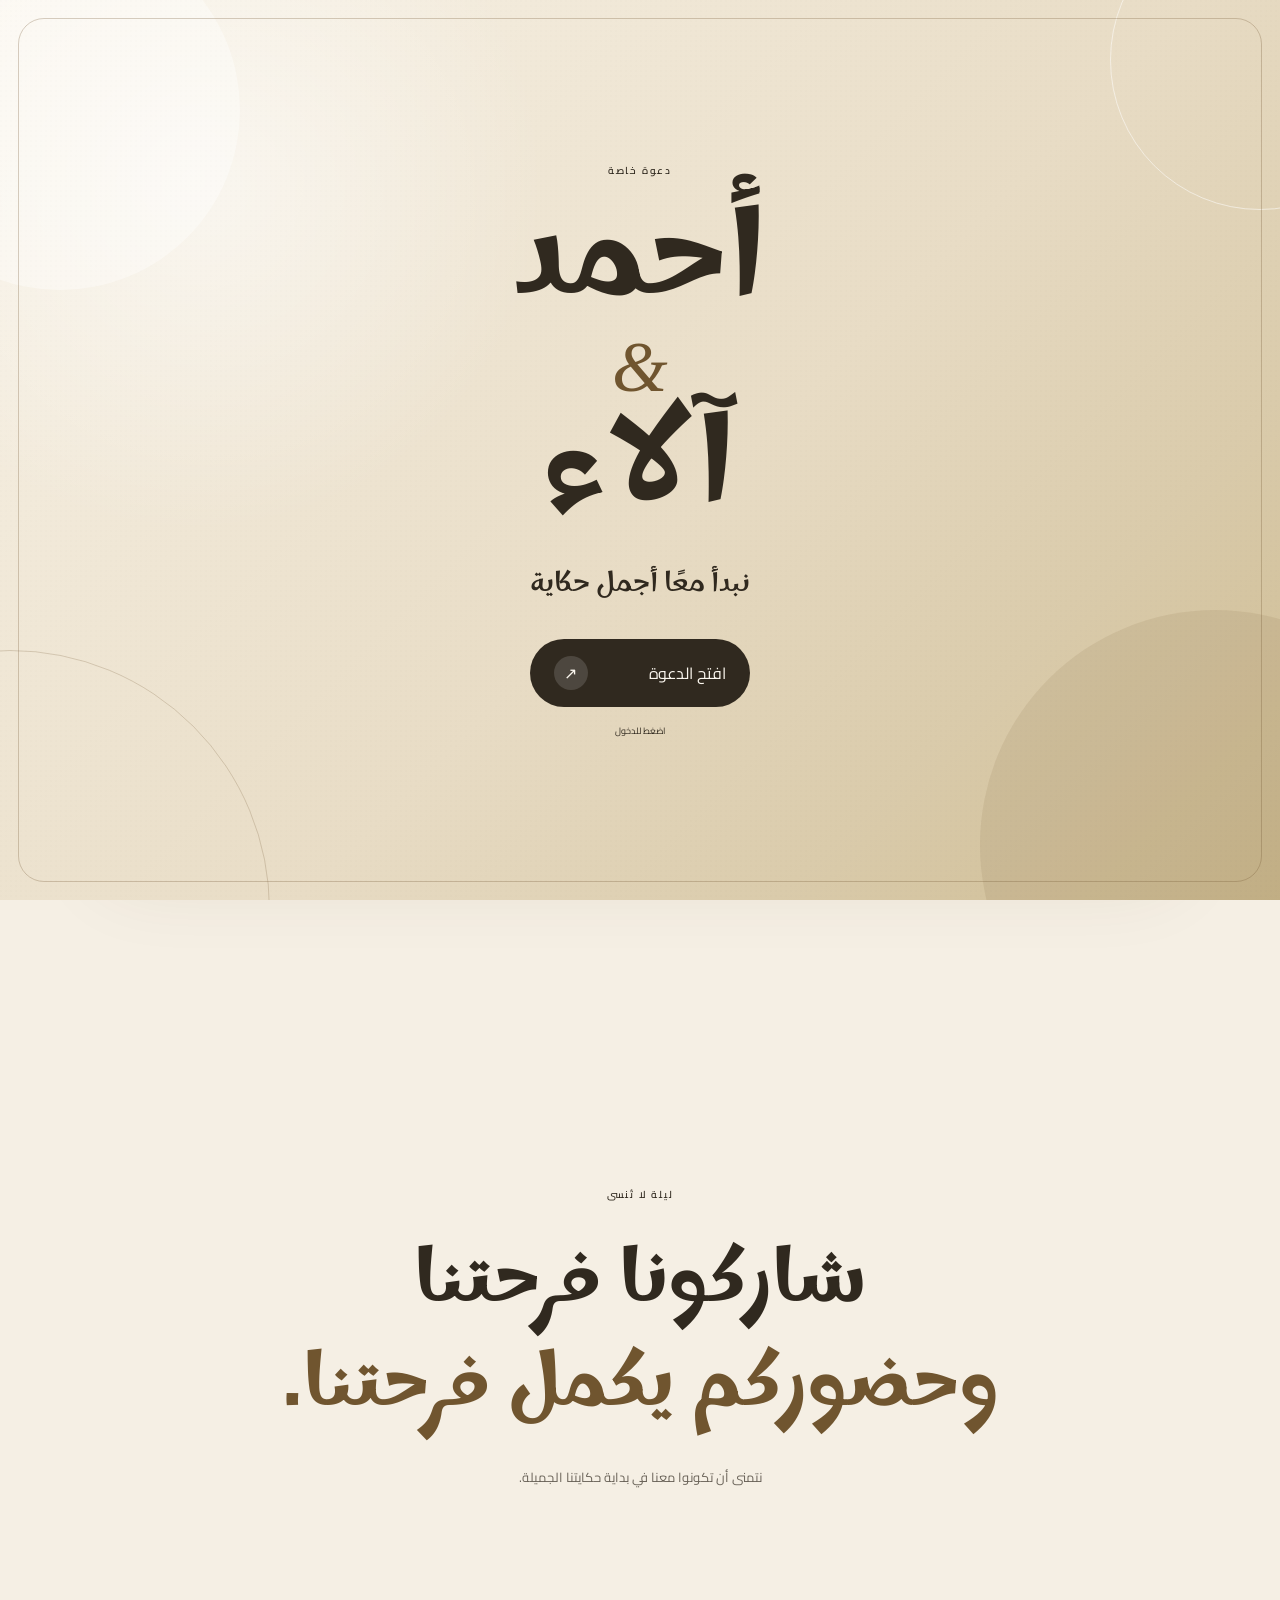
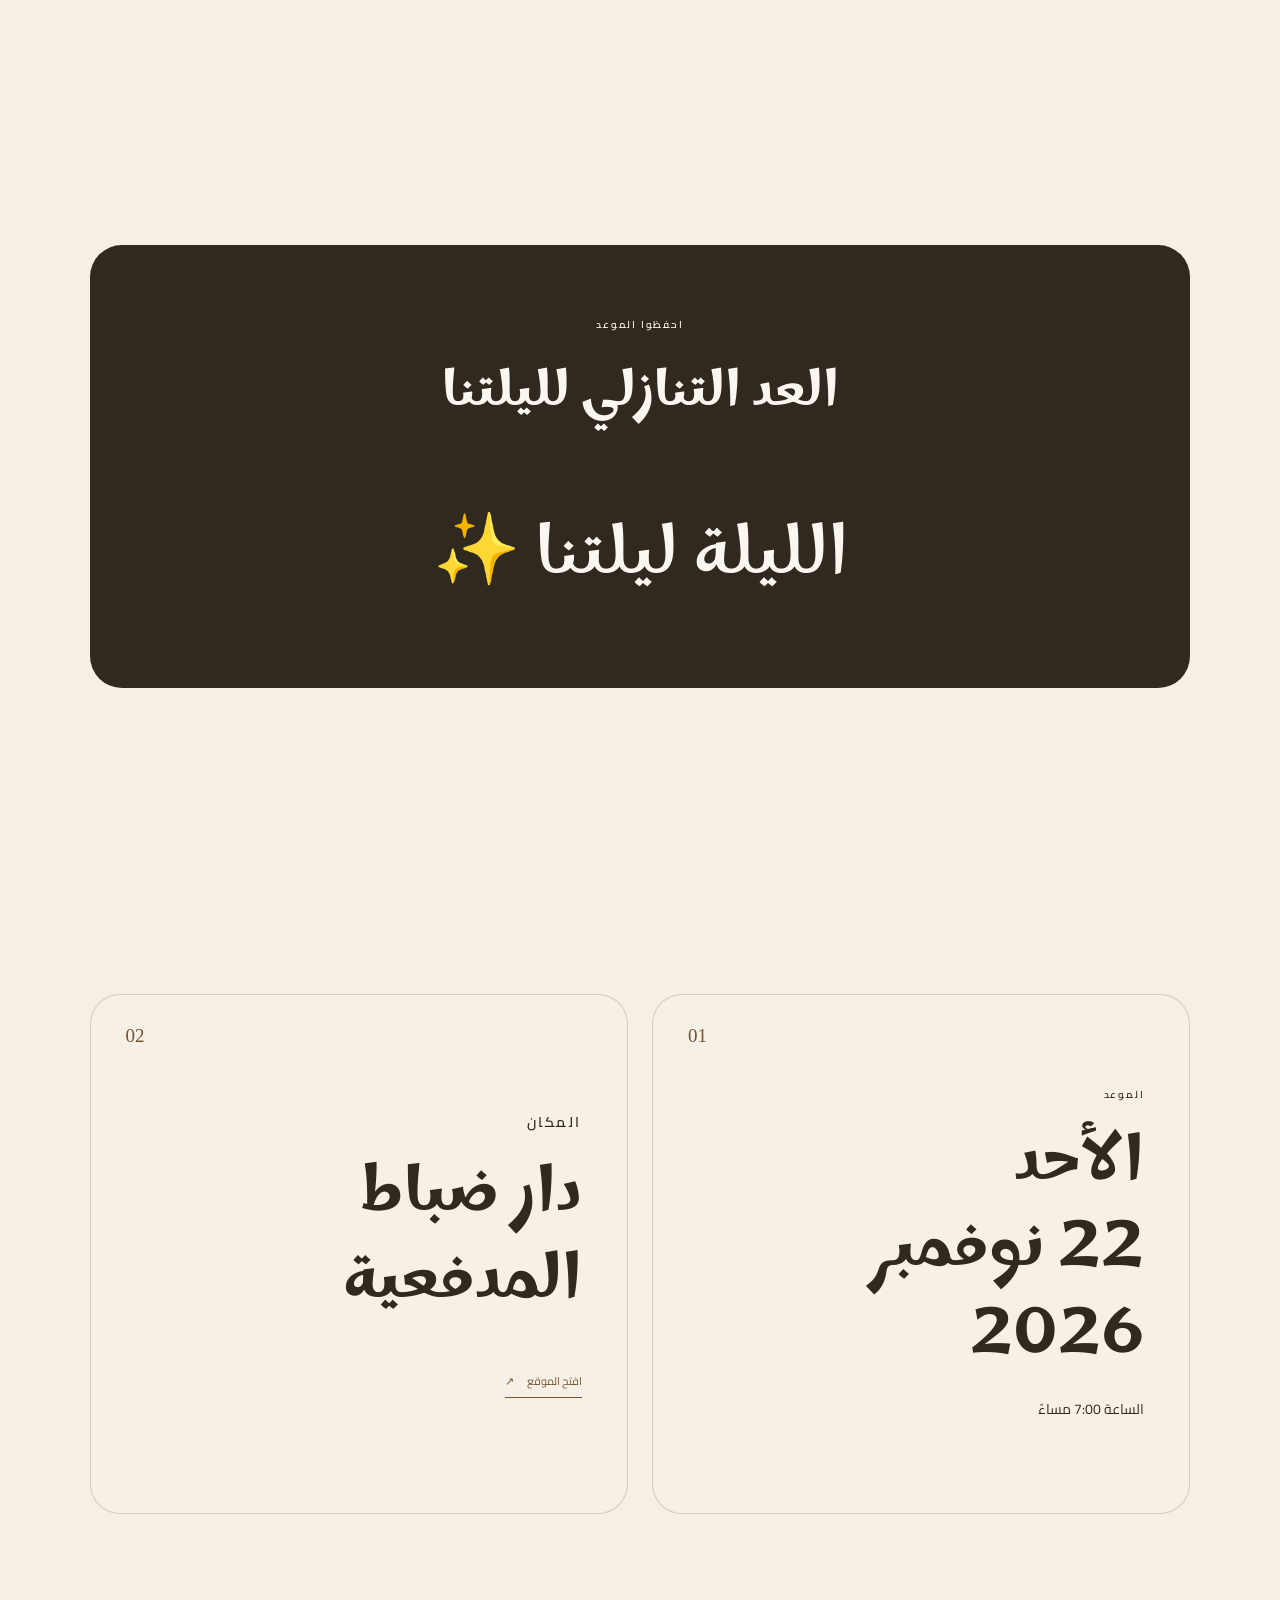
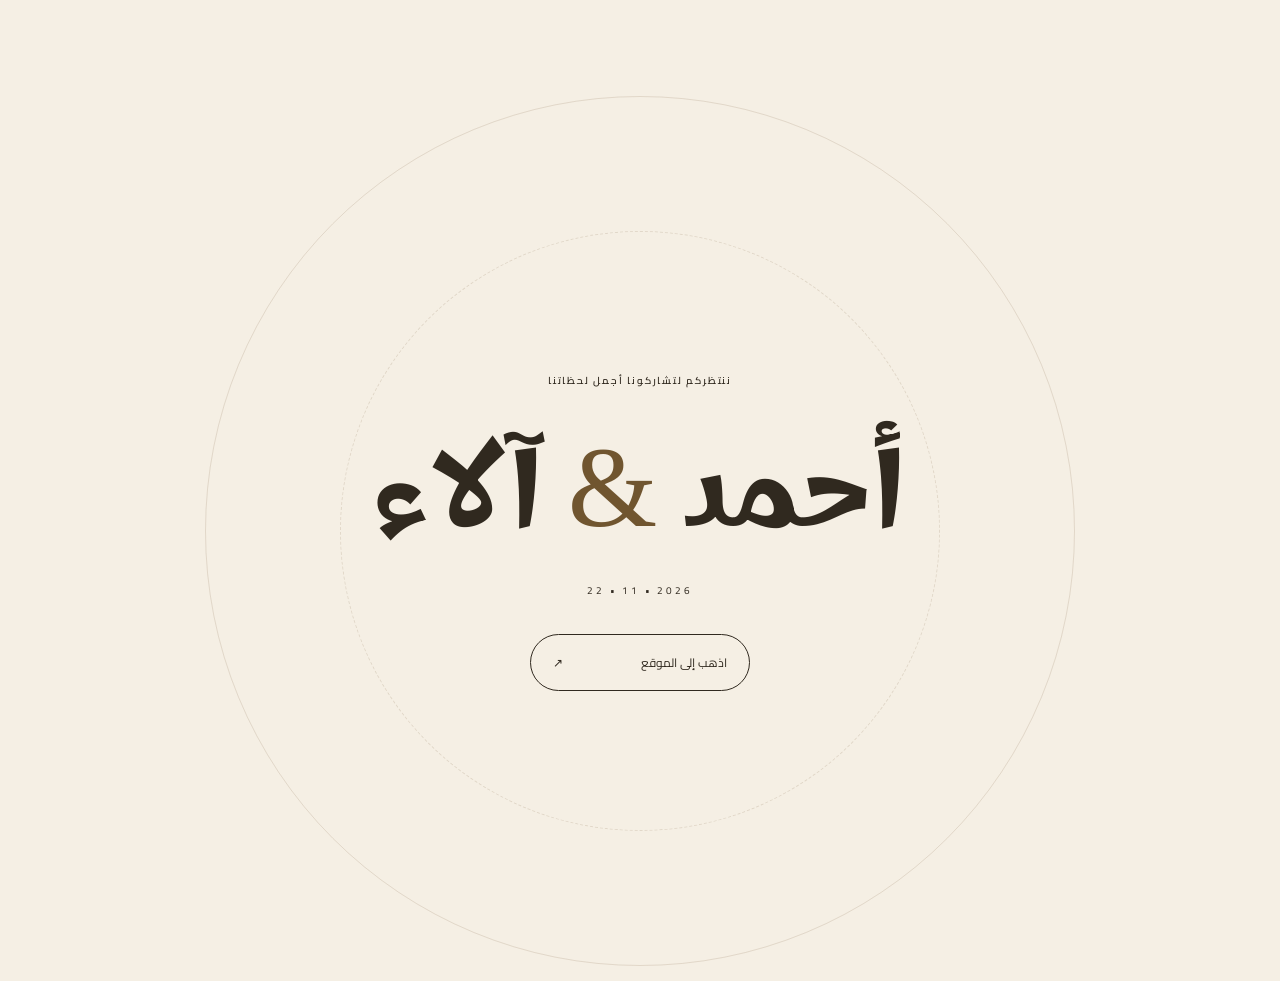
==== index.html @ d806765f "Add files via upload" ====
<!DOCTYPE html>
<html lang="ar" dir="rtl">
<head>
  <meta charset="UTF-8" />
  <meta name="viewport" content="width=device-width, initial-scale=1.0" />
  <meta name="theme-color" content="#E9DDCF" />
  <title>دعوة زفاف أحمد وآلاء</title>

  <!-- WhatsApp / social preview -->
  <meta property="og:title" content="Ahmed & Alaa 💍">
  <meta property="og:description" content="You're invited to celebrate the wedding of Ahmed & Alaa">
  <meta property="og:type" content="website">
  <meta property="og:url" content="https://ziadmallam1.github.io/mahmoud-yara-ar/">
  <meta property="og:image" content="https://ziadmallam1.github.io/mahmoud-yara-ar/assets/invitation-preview.jpg">
  <meta property="og:image:alt" content="Ahmed & Alaa wedding invitation">
  <meta name="twitter:card" content="summary_large_image">

  <link rel="preconnect" href="https://fonts.googleapis.com">
  <link rel="preconnect" href="https://fonts.gstatic.com" crossorigin>
  <link href="https://fonts.googleapis.com/css2?family=Cairo:wght@300;400;500;600;700&family=Marhey:wght@400;500;600&display=swap" rel="stylesheet">
  <link rel="stylesheet" href="style.css" />
</head>
<body class="locked">
  <div class="noise"></div>
  <div class="cursor-glow" id="cursorGlow"></div>

  <section class="intro" id="intro">
    <div class="intro-orb orb-1"></div>
    <div class="intro-orb orb-2"></div>
    <div class="intro-ring ring-1"></div>
    <div class="intro-ring ring-2"></div>
    <div class="intro-content">
      <p class="eyebrow intro-eyebrow">دعوة خاصة</p>
      <h1 class="intro-title">
        <span>أحمد</span>
        <span class="ampersand">&</span>
        <span>آلاء</span>
      </h1>
      <p class="intro-subtitle">نبدأ معًا أجمل حكاية</p>
      <button class="enter-btn" id="enterBtn">
        <span>افتح الدعوة</span>
        <span class="btn-arrow">↗</span>
      </button>
      <p class="tap-hint">اضغط للدخول</p>
    </div>
  </section>

  <div class="bg-shape bg-shape-1"></div>
  <div class="bg-shape bg-shape-2"></div>
  <div class="bg-lines"></div>

  <button class="music-btn" id="musicBtn" aria-label="تشغيل أو إيقاف الموسيقى" title="الموسيقى">
    <span class="music-bars"><i></i><i></i><i></i><i></i></span>
    <span class="music-label">الموسيقى</span>
  </button>

  <audio id="bgMusic" loop preload="none">
    <source src="assets/layla-di-amr-diab.mp3" type="audio/mpeg">
  </audio>

  <main id="mainContent">
    <section class="hero section">
      <div class="hero-glass reveal">
        <div class="hero-topline">
          <span>فرح</span>
          <span class="tiny-dot"></span>
          <span>22.11.2026</span>
        </div>

        <p class="eyebrow">بكل الحب يسعدنا دعوتكم</p>
        <h2 class="couple-names">
          <span class="name name-left">أحمد</span>
          <span class="hero-and">&</span>
          <span class="name name-right">آلاء</span>
        </h2>
        <p class="hero-copy">لمشاركتنا ليلة مميزة نحتفل فيها ببداية أجمل فصل في حياتنا.</p>

        <div class="date-card">
          <span class="day">الأحد</span>
          <span class="date-number">22</span>
          <span class="month">نوفمبر 2026</span>
          <span class="time">الساعة 7:00 مساءً</span>
        </div>

        <a class="primary-btn magnetic" href="#details"><span>تفاصيل الحفل</span><span>↓</span></a>
      </div>
    </section>

    <section class="statement section">
      <div class="statement-inner reveal">
        <p class="section-kicker">ليلة لا تُنسى</p>
        <h3>شاركونا فرحتنا<br><em>وحضوركم يكمل فرحتنا.</em></h3>
        <p class="statement-copy">نتمنى أن تكونوا معنا في بداية حكايتنا الجميلة.</p>
      </div>
    </section>

    <section class="countdown-section section">
      <div class="countdown-shell reveal">
        <div class="countdown-header">
          <p class="section-kicker">احفظوا الموعد</p>
          <h3>العد التنازلي لليلتنا</h3>
        </div>
        <div class="countdown" id="countdown">
          <div class="countdown-item"><span class="count-num" id="days">00</span><span class="count-label">يوم</span></div>
          <div class="count-divider">:</div>
          <div class="countdown-item"><span class="count-num" id="hours">00</span><span class="count-label">ساعة</span></div>
          <div class="count-divider">:</div>
          <div class="countdown-item"><span class="count-num" id="minutes">00</span><span class="count-label">دقيقة</span></div>
          <div class="count-divider">:</div>
          <div class="countdown-item"><span class="count-num" id="seconds">00</span><span class="count-label">ثانية</span></div>
        </div>
      </div>
    </section>

    <section class="details section" id="details">
      <div class="details-card reveal">
        <div class="details-number">01</div>
        <p class="section-kicker">الموعد</p>
        <h3>الأحد<br>22 نوفمبر 2026</h3>
        <p>الساعة 7:00 مساءً</p>
      </div>
      <div class="details-card reveal">
        <div class="details-number">02</div>
        <p class="section-kicker">المكان</p>
        <h3>دار ضباط المدفعية</h3>
        <a class="text-link magnetic" href="https://maps.app.goo.gl/2BCp99AGSzALBEPN6" target="_blank" rel="noopener">افتح الموقع <span>↗</span></a>
      </div>
    </section>

    <section class="closing section">
      <div class="closing-orbit orbit-a"></div>
      <div class="closing-orbit orbit-b"></div>
      <div class="closing-inner reveal">
        <p class="eyebrow">ننتظركم لتشاركونا أجمل لحظاتنا</p>
        <h3>أحمد <span>&</span> آلاء</h3>
        <p>22 • 11 • 2026</p>
        <a class="primary-btn magnetic" href="https://maps.app.goo.gl/2BCp99AGSzALBEPN6" target="_blank" rel="noopener"><span>اذهب إلى الموقع</span><span>↗</span></a>
      </div>
    </section>
  </main>

  <script src="script.js"></script>
</body>
</html>
---- style.css ----
:root {
  --cream: #f5efe4;
  --sand: #d8c5a5;
  --beige: #b99a63;
  --taupe: #78836b;
  --brown: #70552f;
  --dark: #30291f;
  --paper: #fbf7ef;
  --line: rgba(112, 85, 47, 0.24);
}
* { box-sizing: border-box; margin: 0; padding: 0; }
html { scroll-behavior: smooth; }
body { background: var(--cream); color: var(--dark); font-family: "Cairo", sans-serif; overflow-x: hidden; direction: rtl; }
body.locked { overflow: hidden; }
a { color: inherit; text-decoration: none; }
button { font: inherit; }
.noise { position: fixed; inset: 0; z-index: 1000; pointer-events: none; opacity: .055; background-image: radial-gradient(circle at 20% 20%, rgba(0,0,0,.13) 0 .7px, transparent .8px), radial-gradient(circle at 80% 60%, rgba(255,255,255,.9) 0 .8px, transparent .9px); background-size: 5px 5px, 7px 7px; mix-blend-mode: multiply; }
.cursor-glow { position: fixed; width: 280px; height: 280px; border-radius: 50%; background: radial-gradient(circle, rgba(185,154,99,.22), transparent 68%); pointer-events: none; z-index: 2; transform: translate(-50%, -50%); opacity: 0; transition: opacity .3s ease; }
.intro { position: fixed; inset: 0; z-index: 999; background: radial-gradient(circle at 15% 20%, rgba(255,255,255,.55), transparent 27%), linear-gradient(135deg, #faf5eb 0%, #e8dcc5 55%, #cbb98f 100%); display: grid; place-items: center; overflow: hidden; transition: opacity 1.1s cubic-bezier(.2,.75,.2,1), visibility 1.1s; }
.intro.hide { opacity: 0; visibility: hidden; }
.intro::after { content:""; position:absolute; inset:18px; border:1px solid rgba(112,85,47,.28); border-radius:26px; }
.intro-content { position:relative; z-index:5; width:min(92vw,900px); text-align:center; }
.eyebrow,.section-kicker { font-size:10px; letter-spacing:.18em; font-weight:600; }
.intro-eyebrow { opacity:0; animation:fadeUp .9s .25s forwards; }
.intro-title { margin-top:22px; font-family:"Marhey", cursive; font-weight:500; font-size:clamp(58px,11vw,130px); line-height:.95; display:flex; flex-direction:column; align-items:center; }
.intro-title > span { opacity:0; transform:translateY(50px) rotate(2deg); animation:introName 1.25s cubic-bezier(.18,.8,.18,1) forwards; }
.intro-title > span:nth-child(1){ animation-delay:.5s; }
.intro-title > span:nth-child(2){ animation-delay:.72s; }
.intro-title > span:nth-child(3){ animation-delay:.92s; }
.ampersand { font-family: Georgia, serif; font-size:.55em; font-style:italic; color:var(--brown); margin:.1em 0; }
.intro-subtitle { margin:28px 0 30px; font-family:"Marhey", cursive; font-size:clamp(18px,3vw,28px); opacity:0; animation:fadeUp .9s 1.2s forwards; }
.enter-btn { border:none; background:var(--dark); color:var(--paper); border-radius:999px; padding:17px 24px; min-width:220px; display:inline-flex; justify-content:space-between; align-items:center; gap:24px; cursor:pointer; opacity:0; animation:fadeUp .9s 1.38s forwards; transition:transform .35s ease, background .35s ease; }
.enter-btn:hover { transform:scale(1.04); background:var(--brown); }
.btn-arrow { display:grid; place-items:center; width:34px; height:34px; border-radius:50%; background:rgba(255,255,255,.14); }
.tap-hint { margin-top:15px; font-size:9px; opacity:0; animation:fadeUp .8s 1.55s forwards; }
.intro-orb,.intro-ring { position:absolute; border-radius:50%; }
.orb-1 { width:360px; height:360px; left:-120px; top:-70px; background:rgba(255,255,255,.34); animation:floatOrb 9s ease-in-out infinite; }
.orb-2 { width:470px; height:470px; right:-170px; bottom:-180px; background:rgba(112,85,47,.10); animation:floatOrb 11s ease-in-out infinite reverse; }
.ring-1 { width:520px; height:520px; border:1px solid rgba(112,85,47,.22); left:-250px; bottom:-270px; animation:spinSlow 30s linear infinite; }
.ring-2 { width:300px; height:300px; border:1px solid rgba(255,255,255,.52); right:-130px; top:-90px; animation:spinSlow 24s linear infinite reverse; }
.bg-shape { position:fixed; border-radius:50%; pointer-events:none; z-index:-2; }
.bg-shape-1 { width:600px; height:600px; background:rgba(185,154,99,.20); top:-220px; right:-260px; }
.bg-shape-2 { width:450px; height:450px; background:rgba(112,85,47,.06); left:-230px; top:46%; }
.bg-lines { position:fixed; inset:0; z-index:-3; opacity:.3; background-image:linear-gradient(to right,transparent 49.8%,rgba(112,85,47,.08) 50%,transparent 50.2%); background-size:25vw 100%; }
.section { min-height:100vh; padding:9vw 7vw; position:relative; }
.hero { display:grid; place-items:center; padding-top:7vw; }
.hero-glass { width:min(100%,1080px); min-height:78vh; border:1px solid rgba(112,85,47,.22); border-radius:34px; background:linear-gradient(140deg,rgba(255,255,255,.58),rgba(247,241,232,.38)); backdrop-filter:blur(15px); box-shadow:0 30px 80px rgba(73,52,38,.09); display:flex; flex-direction:column; align-items:center; justify-content:center; text-align:center; padding:70px 40px; overflow:hidden; position:relative; }
.hero-topline { position:absolute; top:28px; left:34px; right:34px; display:flex; align-items:center; justify-content:center; gap:16px; font-size:10px; color:var(--brown); }
.tiny-dot { width:4px; height:4px; background:var(--brown); border-radius:50%; }
.couple-names { margin:28px 0 22px; font-family:"Marhey", cursive; font-size:clamp(60px,9vw,120px); line-height:1; font-weight:500; display:flex; flex-direction:column; align-items:center; }
.hero-and { font-family:Georgia, serif; font-size:.42em; font-style:italic; margin:.15em 0; color:var(--brown); }
.hero-copy { max-width:620px; font-size:clamp(18px,2.6vw,25px); line-height:1.9; color:rgba(47,33,25,.82); }
.date-card { margin:38px 0 34px; display:grid; grid-template-columns:1fr auto 1fr; align-items:center; column-gap:23px; row-gap:7px; }
.day,.month,.time { font-size:11px; }
.day { text-align:left; } .month { text-align:right; }
.date-number { grid-row:span 2; font-family:Georgia,serif; font-size:62px; line-height:.8; font-weight:600; color:var(--brown); }
.time { grid-column:1/-1; text-align:center; margin-top:6px; }
.primary-btn { display:inline-flex; align-items:center; justify-content:space-between; min-width:220px; gap:24px; padding:16px 22px; border:1px solid var(--dark); border-radius:999px; font-size:12px; transition:background .35s ease,color .35s ease,transform .25s ease; position:relative; z-index:2; }
.primary-btn:hover { background:var(--dark); color:var(--paper); }
.statement { display:grid; place-items:center; text-align:center; min-height:82vh; }
.statement-inner { max-width:1050px; }
.statement h3 { margin-top:28px; font-family:"Marhey", cursive; font-weight:500; font-size:clamp(42px,6vw,82px); line-height:1.35; }
.statement h3 em { color:var(--brown); font-style:normal; }
.statement-copy { margin-top:26px; font-size:13px; opacity:.7; }
.countdown-section { display:grid; place-items:center; min-height:80vh; }
.countdown-shell { width:min(100%,1150px); padding:70px 55px; border-radius:32px; background:var(--dark); color:var(--paper); overflow:hidden; position:relative; }
.countdown-header { text-align:center; }
.countdown-header h3 { margin-top:15px; font-family:"Marhey", cursive; font-size:clamp(34px,4vw,56px); font-weight:500; }
.countdown { margin-top:58px; display:flex; align-items:flex-start; justify-content:center; gap:clamp(12px,3vw,40px); direction:ltr; }
.countdown-item { min-width:120px; text-align:center; }
.count-num { display:block; font-family:Georgia,serif; font-size:clamp(56px,8vw,118px); line-height:.8; font-weight:500; font-variant-numeric:tabular-nums; }
.count-label { display:block; margin-top:18px; font-size:10px; color:rgba(247,241,232,.65); }
.count-divider { font-family:Georgia,serif; font-size:clamp(42px,5vw,72px); opacity:.30; transform:translateY(5px); }
.details { min-height:95vh; display:grid; grid-template-columns:repeat(2,minmax(0,1fr)); gap:24px; align-items:center; }
.details-card { min-height:520px; padding:45px; border:1px solid var(--line); border-radius:30px; background:rgba(247,241,232,.52); position:relative; overflow:hidden; display:flex; flex-direction:column; justify-content:center; transition:transform .5s cubic-bezier(.2,.8,.2,1),background .5s ease; }
.details-card:hover { transform:translateY(-10px); background:rgba(247,241,232,.78); }
.details-number { position:absolute; top:30px; left:35px; font-family:Georgia,serif; font-size:19px; color:var(--brown); }
.details-card h3 { margin:18px 0 15px; font-family:"Marhey", cursive; font-size:clamp(38px,5vw,64px); line-height:1.35; font-weight:500; }
.details-card > p:last-of-type { font-size:14px; }
.text-link { margin-top:30px; width:fit-content; display:inline-flex; gap:13px; align-items:center; border-bottom:1px solid var(--brown); padding-bottom:6px; font-size:11px; color:var(--brown); }
.closing { min-height:100vh; display:grid; place-items:center; overflow:hidden; }
.closing-inner { text-align:center; position:relative; z-index:2; }
.closing h3 { margin:28px 0 12px; font-family:"Marhey", cursive; font-size:clamp(58px,9vw,120px); line-height:1.2; font-weight:500; }
.closing h3 span { font-family:Georgia,serif; color:var(--brown); }
.closing-inner > p:last-of-type { font-size:10px; letter-spacing:.28em; margin-bottom:34px; direction:ltr; }
.closing-orbit { position:absolute; border-radius:50%; border:1px solid rgba(112,85,47,.15); }
.orbit-a { width:68vw; height:68vw; max-width:900px; max-height:900px; animation:spinSlow 35s linear infinite; }
.orbit-b { width:47vw; height:47vw; max-width:600px; max-height:600px; border-style:dashed; animation:spinSlow 28s linear infinite reverse; }
.music-btn { position:fixed; left:22px; top:22px; z-index:700; display:inline-flex; align-items:center; gap:10px; border:1px solid rgba(112,85,47,.20); background:rgba(247,241,232,.70); color:var(--dark); backdrop-filter:blur(12px); border-radius:999px; padding:11px 15px; cursor:pointer; opacity:0; transform:translateY(-10px); pointer-events:none; transition:opacity .4s ease,transform .4s ease,background .3s ease; }
.music-btn.show { opacity:1; transform:translateY(0); pointer-events:auto; }
.music-label { font-size:9px; }
.music-bars { height:14px; display:flex; align-items:flex-end; gap:2px; }
.music-bars i { display:block; width:2px; height:5px; background:var(--brown); }
.music-btn.playing .music-bars i { animation:equalize .8s ease-in-out infinite alternate; }
.music-btn.playing .music-bars i:nth-child(2){ animation-delay:.14s; }
.music-btn.playing .music-bars i:nth-child(3){ animation-delay:.28s; }
.music-btn.playing .music-bars i:nth-child(4){ animation-delay:.42s; }
.reveal { opacity:0; transform:translateY(45px) scale(.985); transition:opacity 1.05s cubic-bezier(.2,.8,.2,1),transform 1.05s cubic-bezier(.2,.8,.2,1); }
.reveal.visible { opacity:1; transform:translateY(0) scale(1); }
@keyframes introName { to { opacity:1; transform:translateY(0) rotate(0); } }
@keyframes fadeUp { to { opacity:1; transform:translateY(0); } }
@keyframes floatOrb { 0%,100% { transform:translate3d(0,0,0) scale(1); } 50% { transform:translate3d(25px,-30px,0) scale(1.06); } }
@keyframes spinSlow { to { transform:rotate(360deg); } }
@keyframes equalize { from { height:4px; } to { height:14px; } }
@media (max-width:820px) { .section { padding:90px 20px; } .hero { min-height:100svh; } .hero-glass { min-height:76svh; padding:75px 24px 55px; border-radius:26px; } .details { grid-template-columns:1fr; } .details-card { min-height:420px; padding:35px 28px; } .countdown-shell { padding:58px 18px; } .countdown { gap:8px; } .countdown-item { min-width:64px; } .count-label { font-size:8px; } .count-divider { font-size:32px; } .music-label { display:none; } .music-btn { padding:11px 12px; } }
@media (max-width:520px) { .intro::after { inset:10px; border-radius:20px; } .intro-title { font-size:clamp(54px,19vw,86px); } .hero-copy { font-size:17px; } .date-number { font-size:52px; } .day,.month,.time { font-size:9px; } .count-num { font-size:46px; } .count-divider { font-size:28px; } .closing h3 { font-size:clamp(54px,17vw,92px); } }
@media (prefers-reduced-motion:reduce) { * { animation-duration:.001ms !important; animation-iteration-count:1 !important; scroll-behavior:auto !important; transition-duration:.001ms !important; } }
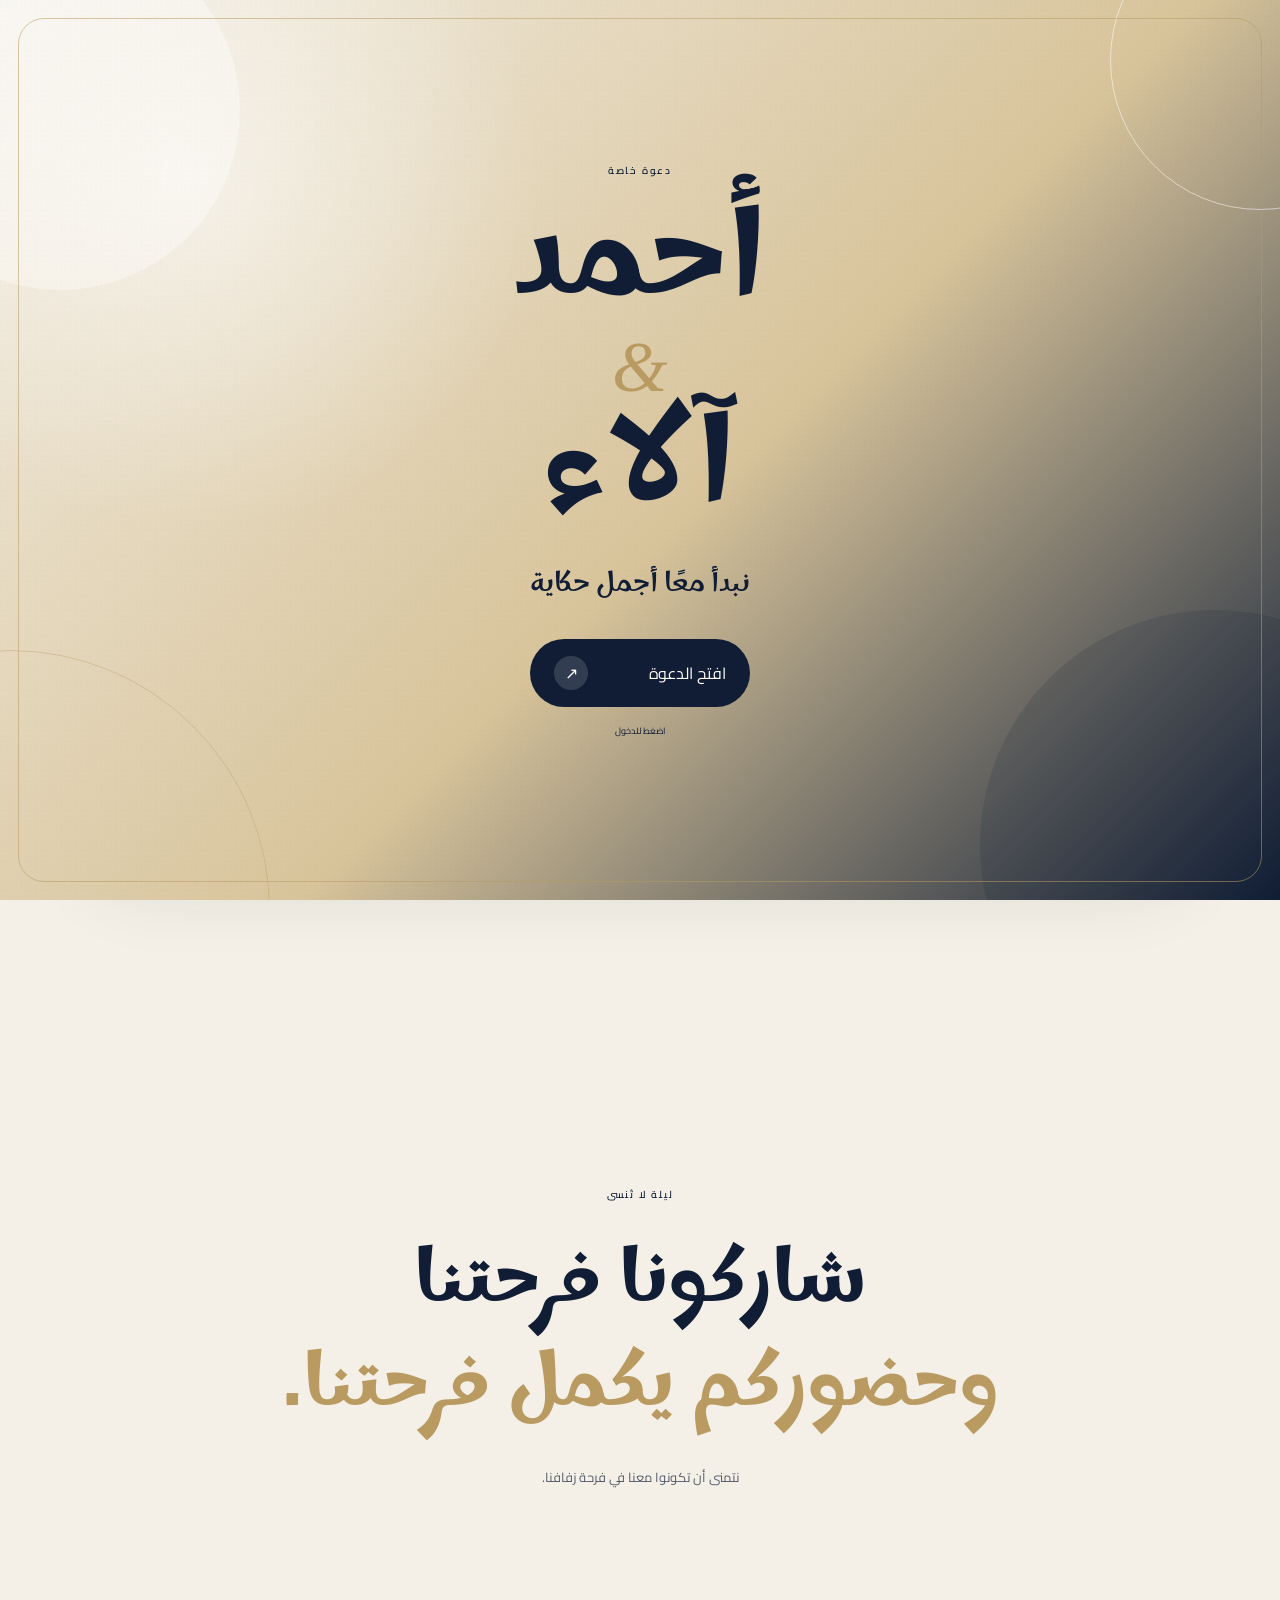
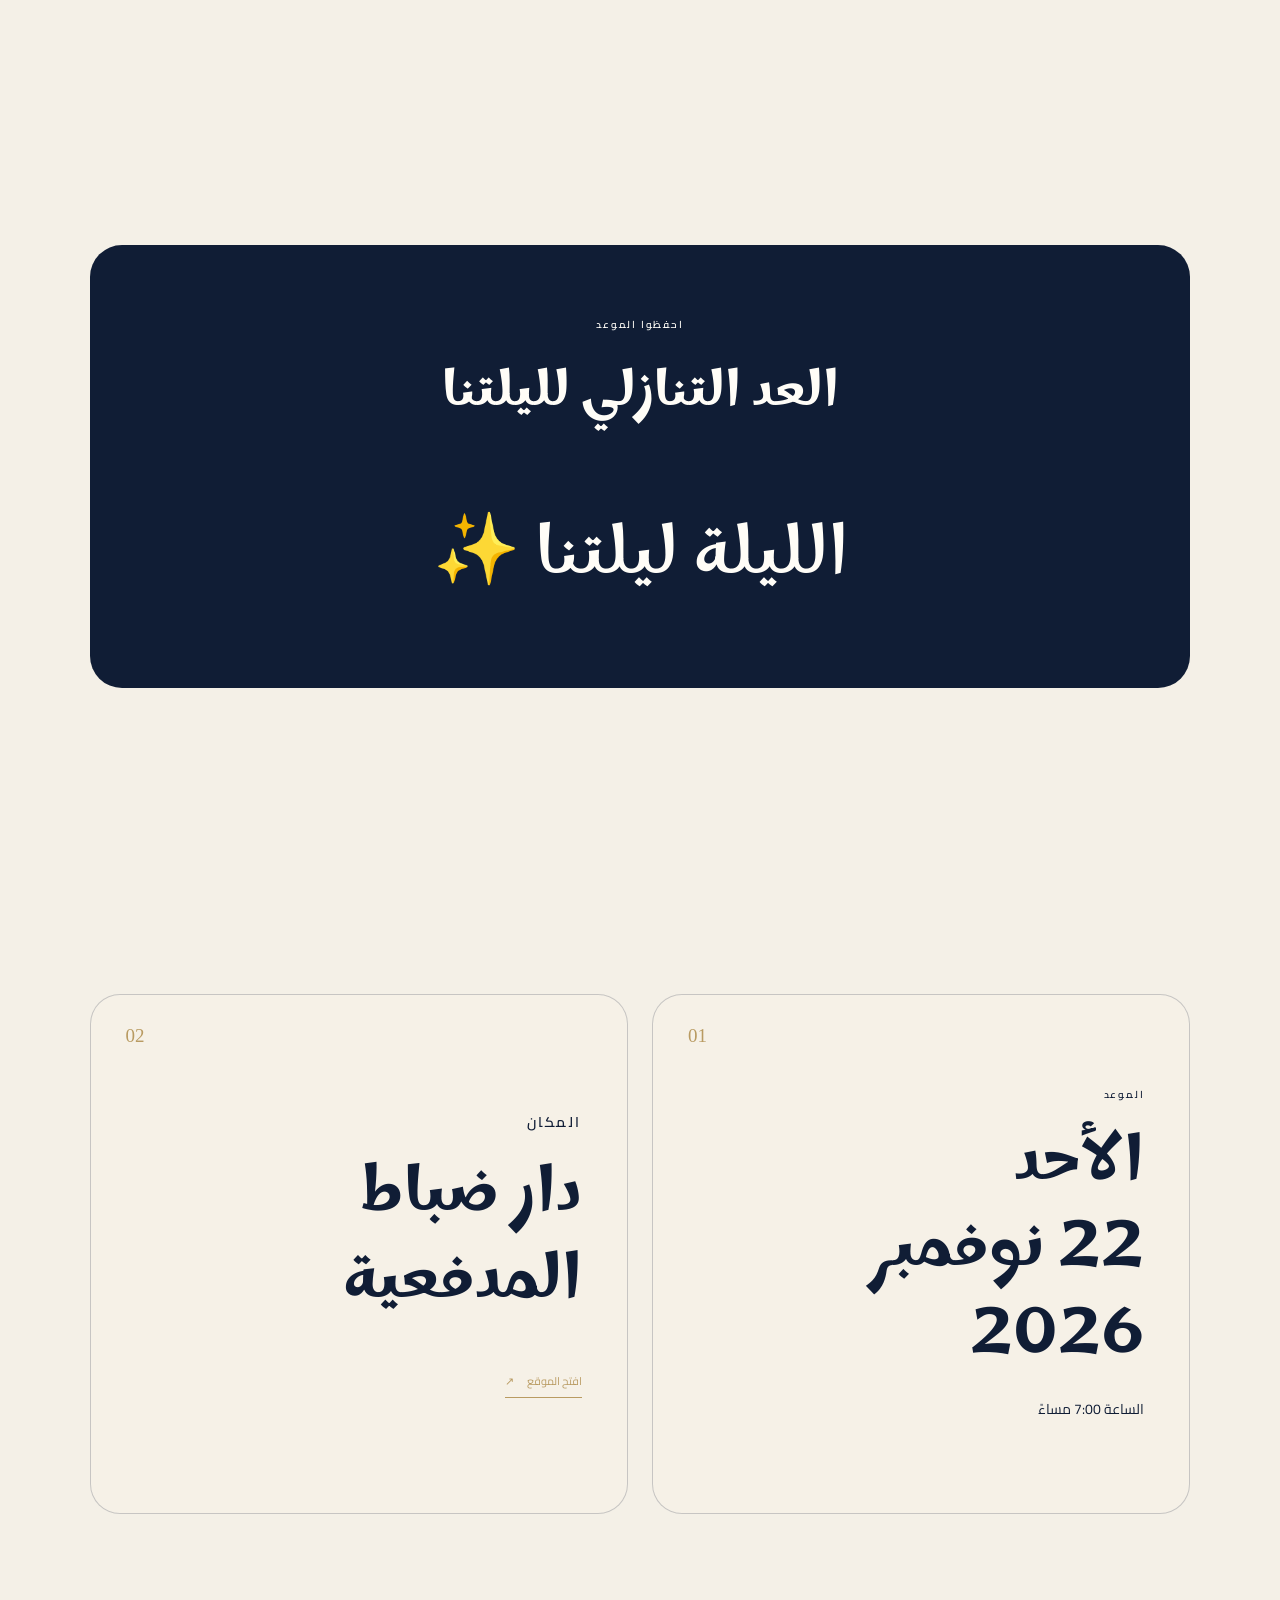
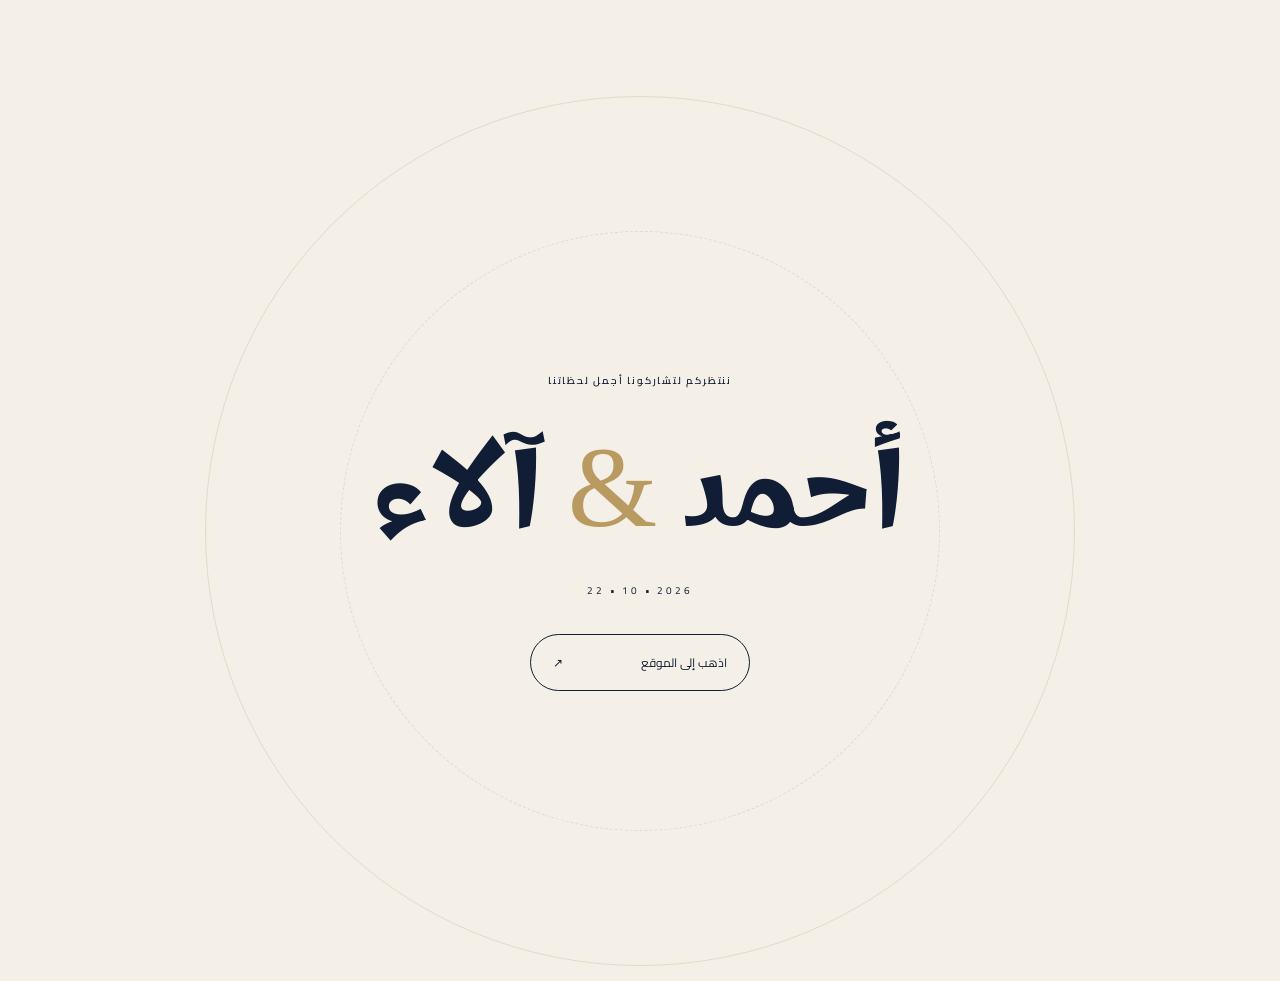
==== commit 65bdde83: "Add files via upload" ====
--- a/index.html
+++ b/index.html
@@ -3,17 +3,22 @@
 <head>
   <meta charset="UTF-8" />
   <meta name="viewport" content="width=device-width, initial-scale=1.0" />
-  <meta name="theme-color" content="#E9DDCF" />
-  <title>دعوة زفاف أحمد وآلاء</title>
+  <meta name="theme-color" content="#101D35" />
+  <title>دعوة فرح أحمد وآلاء</title>
 
   <!-- WhatsApp / social preview -->
-  <meta property="og:title" content="Ahmed & Alaa 💍">
-  <meta property="og:description" content="You're invited to celebrate the wedding of Ahmed & Alaa">
+  <meta property="og:title" content="أحمد & آلاء | دعوة زفاف">
+  <meta property="og:description" content="يسعدنا دعوتكم لمشاركتنا فرحة زفافنا يوم الأحد 22 نوفمبر 2026، الساعة 7 مساءً، بدار ضباط المدفعية.">
   <meta property="og:type" content="website">
-  <meta property="og:url" content="https://ziadmallam1.github.io/mahmoud-yara-ar/">
-  <meta property="og:image" content="https://ziadmallam1.github.io/mahmoud-yara-ar/assets/invitation-preview.jpg">
-  <meta property="og:image:alt" content="Ahmed & Alaa wedding invitation">
+  <meta property="og:url" content="https://ziadmallam1.github.io/Ahmed-Alaa-s-Wedding-Invitation/">
+  <meta property="og:image" content="https://ziadmallam1.github.io/Ahmed-Alaa-s-Wedding-Invitation/assets/ahmed-alaa-preview.jpg?v=2">
+  <meta property="og:image:width" content="1200">
+  <meta property="og:image:height" content="630">
+  <meta property="og:image:alt" content="دعوة زفاف أحمد وآلاء">
   <meta name="twitter:card" content="summary_large_image">
+  <meta name="twitter:title" content="أحمد & آلاء | دعوة زفاف">
+  <meta name="twitter:description" content="الأحد 22 نوفمبر 2026 - الساعة 7 مساءً - دار ضباط المدفعية">
+  <meta name="twitter:image" content="https://ziadmallam1.github.io/Ahmed-Alaa-s-Wedding-Invitation/assets/ahmed-alaa-preview.jpg?v=2">
 
   <link rel="preconnect" href="https://fonts.googleapis.com">
   <link rel="preconnect" href="https://fonts.gstatic.com" crossorigin>
@@ -73,7 +78,7 @@
           <span class="hero-and">&</span>
           <span class="name name-right">آلاء</span>
         </h2>
-        <p class="hero-copy">لمشاركتنا ليلة مميزة نحتفل فيها ببداية أجمل فصل في حياتنا.</p>
+        <p class="hero-copy">لمشاركتنا فرحة زفافنا وبداية أجمل فصل في حياتنا.</p>
 
         <div class="date-card">
           <span class="day">الأحد</span>
@@ -90,7 +95,7 @@
       <div class="statement-inner reveal">
         <p class="section-kicker">ليلة لا تُنسى</p>
         <h3>شاركونا فرحتنا<br><em>وحضوركم يكمل فرحتنا.</em></h3>
-        <p class="statement-copy">نتمنى أن تكونوا معنا في بداية حكايتنا الجميلة.</p>
+        <p class="statement-copy">نتمنى أن تكونوا معنا في فرحة زفافنا.</p>
       </div>
     </section>
 
@@ -122,7 +127,7 @@
       <div class="details-card reveal">
         <div class="details-number">02</div>
         <p class="section-kicker">المكان</p>
-        <h3>دار ضباط المدفعية</h3>
+        <h3>دار ضباط<br>المدفعية</h3>
         <a class="text-link magnetic" href="https://maps.app.goo.gl/2BCp99AGSzALBEPN6" target="_blank" rel="noopener">افتح الموقع <span>↗</span></a>
       </div>
     </section>
@@ -133,7 +138,7 @@
       <div class="closing-inner reveal">
         <p class="eyebrow">ننتظركم لتشاركونا أجمل لحظاتنا</p>
         <h3>أحمد <span>&</span> آلاء</h3>
-        <p>22 • 11 • 2026</p>
+        <p>22 • 10 • 2026</p>
         <a class="primary-btn magnetic" href="https://maps.app.goo.gl/2BCp99AGSzALBEPN6" target="_blank" rel="noopener"><span>اذهب إلى الموقع</span><span>↗</span></a>
       </div>
     </section>
--- a/style.css
+++ b/style.css
@@ -1,12 +1,12 @@
 :root {
-  --cream: #f5efe4;
-  --sand: #d8c5a5;
-  --beige: #b99a63;
-  --taupe: #78836b;
-  --brown: #70552f;
-  --dark: #30291f;
-  --paper: #fbf7ef;
-  --line: rgba(112, 85, 47, 0.24);
+  --cream: #f4f0e7;
+  --sand: #d8c49b;
+  --beige: #b99b62;
+  --taupe: #7c8798;
+  --brown: #b99b62;
+  --dark: #101d35;
+  --paper: #fffdf7;
+  --line: rgba(16, 29, 53, 0.20);
 }
 * { box-sizing: border-box; margin: 0; padding: 0; }
 html { scroll-behavior: smooth; }
@@ -15,10 +15,10 @@
 a { color: inherit; text-decoration: none; }
 button { font: inherit; }
 .noise { position: fixed; inset: 0; z-index: 1000; pointer-events: none; opacity: .055; background-image: radial-gradient(circle at 20% 20%, rgba(0,0,0,.13) 0 .7px, transparent .8px), radial-gradient(circle at 80% 60%, rgba(255,255,255,.9) 0 .8px, transparent .9px); background-size: 5px 5px, 7px 7px; mix-blend-mode: multiply; }
-.cursor-glow { position: fixed; width: 280px; height: 280px; border-radius: 50%; background: radial-gradient(circle, rgba(185,154,99,.22), transparent 68%); pointer-events: none; z-index: 2; transform: translate(-50%, -50%); opacity: 0; transition: opacity .3s ease; }
-.intro { position: fixed; inset: 0; z-index: 999; background: radial-gradient(circle at 15% 20%, rgba(255,255,255,.55), transparent 27%), linear-gradient(135deg, #faf5eb 0%, #e8dcc5 55%, #cbb98f 100%); display: grid; place-items: center; overflow: hidden; transition: opacity 1.1s cubic-bezier(.2,.75,.2,1), visibility 1.1s; }
+.cursor-glow { position: fixed; width: 280px; height: 280px; border-radius: 50%; background: radial-gradient(circle, rgba(185,155,98,.22), transparent 68%); pointer-events: none; z-index: 2; transform: translate(-50%, -50%); opacity: 0; transition: opacity .3s ease; }
+.intro { position: fixed; inset: 0; z-index: 999; background: radial-gradient(circle at 15% 20%, rgba(255,255,255,.55), transparent 27%), linear-gradient(135deg, #f4f0e7 0%, #d8c49b 55%, #101d35 100%); display: grid; place-items: center; overflow: hidden; transition: opacity 1.1s cubic-bezier(.2,.75,.2,1), visibility 1.1s; }
 .intro.hide { opacity: 0; visibility: hidden; }
-.intro::after { content:""; position:absolute; inset:18px; border:1px solid rgba(112,85,47,.28); border-radius:26px; }
+.intro::after { content:""; position:absolute; inset:18px; border:1px solid rgba(185,155,98,.55); border-radius:26px; }
 .intro-content { position:relative; z-index:5; width:min(92vw,900px); text-align:center; }
 .eyebrow,.section-kicker { font-size:10px; letter-spacing:.18em; font-weight:600; }
 .intro-eyebrow { opacity:0; animation:fadeUp .9s .25s forwards; }
@@ -35,21 +35,21 @@
 .tap-hint { margin-top:15px; font-size:9px; opacity:0; animation:fadeUp .8s 1.55s forwards; }
 .intro-orb,.intro-ring { position:absolute; border-radius:50%; }
 .orb-1 { width:360px; height:360px; left:-120px; top:-70px; background:rgba(255,255,255,.34); animation:floatOrb 9s ease-in-out infinite; }
-.orb-2 { width:470px; height:470px; right:-170px; bottom:-180px; background:rgba(112,85,47,.10); animation:floatOrb 11s ease-in-out infinite reverse; }
-.ring-1 { width:520px; height:520px; border:1px solid rgba(112,85,47,.22); left:-250px; bottom:-270px; animation:spinSlow 30s linear infinite; }
+.orb-2 { width:470px; height:470px; right:-170px; bottom:-180px; background:rgba(16,29,53,.14); animation:floatOrb 11s ease-in-out infinite reverse; }
+.ring-1 { width:520px; height:520px; border:1px solid rgba(185,155,98,.38); left:-250px; bottom:-270px; animation:spinSlow 30s linear infinite; }
 .ring-2 { width:300px; height:300px; border:1px solid rgba(255,255,255,.52); right:-130px; top:-90px; animation:spinSlow 24s linear infinite reverse; }
 .bg-shape { position:fixed; border-radius:50%; pointer-events:none; z-index:-2; }
-.bg-shape-1 { width:600px; height:600px; background:rgba(185,154,99,.20); top:-220px; right:-260px; }
-.bg-shape-2 { width:450px; height:450px; background:rgba(112,85,47,.06); left:-230px; top:46%; }
-.bg-lines { position:fixed; inset:0; z-index:-3; opacity:.3; background-image:linear-gradient(to right,transparent 49.8%,rgba(112,85,47,.08) 50%,transparent 50.2%); background-size:25vw 100%; }
+.bg-shape-1 { width:600px; height:600px; background:rgba(185,155,98,.18); top:-220px; right:-260px; }
+.bg-shape-2 { width:450px; height:450px; background:rgba(16,29,53,.06); left:-230px; top:46%; }
+.bg-lines { position:fixed; inset:0; z-index:-3; opacity:.3; background-image:linear-gradient(to right,transparent 49.8%,rgba(16,29,53,.08) 50%,transparent 50.2%); background-size:25vw 100%; }
 .section { min-height:100vh; padding:9vw 7vw; position:relative; }
 .hero { display:grid; place-items:center; padding-top:7vw; }
-.hero-glass { width:min(100%,1080px); min-height:78vh; border:1px solid rgba(112,85,47,.22); border-radius:34px; background:linear-gradient(140deg,rgba(255,255,255,.58),rgba(247,241,232,.38)); backdrop-filter:blur(15px); box-shadow:0 30px 80px rgba(73,52,38,.09); display:flex; flex-direction:column; align-items:center; justify-content:center; text-align:center; padding:70px 40px; overflow:hidden; position:relative; }
+.hero-glass { width:min(100%,1080px); min-height:78vh; border:1px solid rgba(185,155,98,.38); border-radius:34px; background:linear-gradient(140deg,rgba(255,255,255,.58),rgba(247,241,232,.38)); backdrop-filter:blur(15px); box-shadow:0 30px 80px rgba(16,29,53,.12); display:flex; flex-direction:column; align-items:center; justify-content:center; text-align:center; padding:70px 40px; overflow:hidden; position:relative; }
 .hero-topline { position:absolute; top:28px; left:34px; right:34px; display:flex; align-items:center; justify-content:center; gap:16px; font-size:10px; color:var(--brown); }
 .tiny-dot { width:4px; height:4px; background:var(--brown); border-radius:50%; }
 .couple-names { margin:28px 0 22px; font-family:"Marhey", cursive; font-size:clamp(60px,9vw,120px); line-height:1; font-weight:500; display:flex; flex-direction:column; align-items:center; }
 .hero-and { font-family:Georgia, serif; font-size:.42em; font-style:italic; margin:.15em 0; color:var(--brown); }
-.hero-copy { max-width:620px; font-size:clamp(18px,2.6vw,25px); line-height:1.9; color:rgba(47,33,25,.82); }
+.hero-copy { max-width:620px; font-size:clamp(18px,2.6vw,25px); line-height:1.9; color:rgba(16,29,53,.82); }
 .date-card { margin:38px 0 34px; display:grid; grid-template-columns:1fr auto 1fr; align-items:center; column-gap:23px; row-gap:7px; }
 .day,.month,.time { font-size:11px; }
 .day { text-align:left; } .month { text-align:right; }
@@ -83,10 +83,10 @@
 .closing h3 { margin:28px 0 12px; font-family:"Marhey", cursive; font-size:clamp(58px,9vw,120px); line-height:1.2; font-weight:500; }
 .closing h3 span { font-family:Georgia,serif; color:var(--brown); }
 .closing-inner > p:last-of-type { font-size:10px; letter-spacing:.28em; margin-bottom:34px; direction:ltr; }
-.closing-orbit { position:absolute; border-radius:50%; border:1px solid rgba(112,85,47,.15); }
+.closing-orbit { position:absolute; border-radius:50%; border:1px solid rgba(185,155,98,.25); }
 .orbit-a { width:68vw; height:68vw; max-width:900px; max-height:900px; animation:spinSlow 35s linear infinite; }
 .orbit-b { width:47vw; height:47vw; max-width:600px; max-height:600px; border-style:dashed; animation:spinSlow 28s linear infinite reverse; }
-.music-btn { position:fixed; left:22px; top:22px; z-index:700; display:inline-flex; align-items:center; gap:10px; border:1px solid rgba(112,85,47,.20); background:rgba(247,241,232,.70); color:var(--dark); backdrop-filter:blur(12px); border-radius:999px; padding:11px 15px; cursor:pointer; opacity:0; transform:translateY(-10px); pointer-events:none; transition:opacity .4s ease,transform .4s ease,background .3s ease; }
+.music-btn { position:fixed; left:22px; top:22px; z-index:700; display:inline-flex; align-items:center; gap:10px; border:1px solid rgba(16,29,53,.20); background:rgba(247,241,232,.70); color:var(--dark); backdrop-filter:blur(12px); border-radius:999px; padding:11px 15px; cursor:pointer; opacity:0; transform:translateY(-10px); pointer-events:none; transition:opacity .4s ease,transform .4s ease,background .3s ease; }
 .music-btn.show { opacity:1; transform:translateY(0); pointer-events:auto; }
 .music-label { font-size:9px; }
 .music-bars { height:14px; display:flex; align-items:flex-end; gap:2px; }
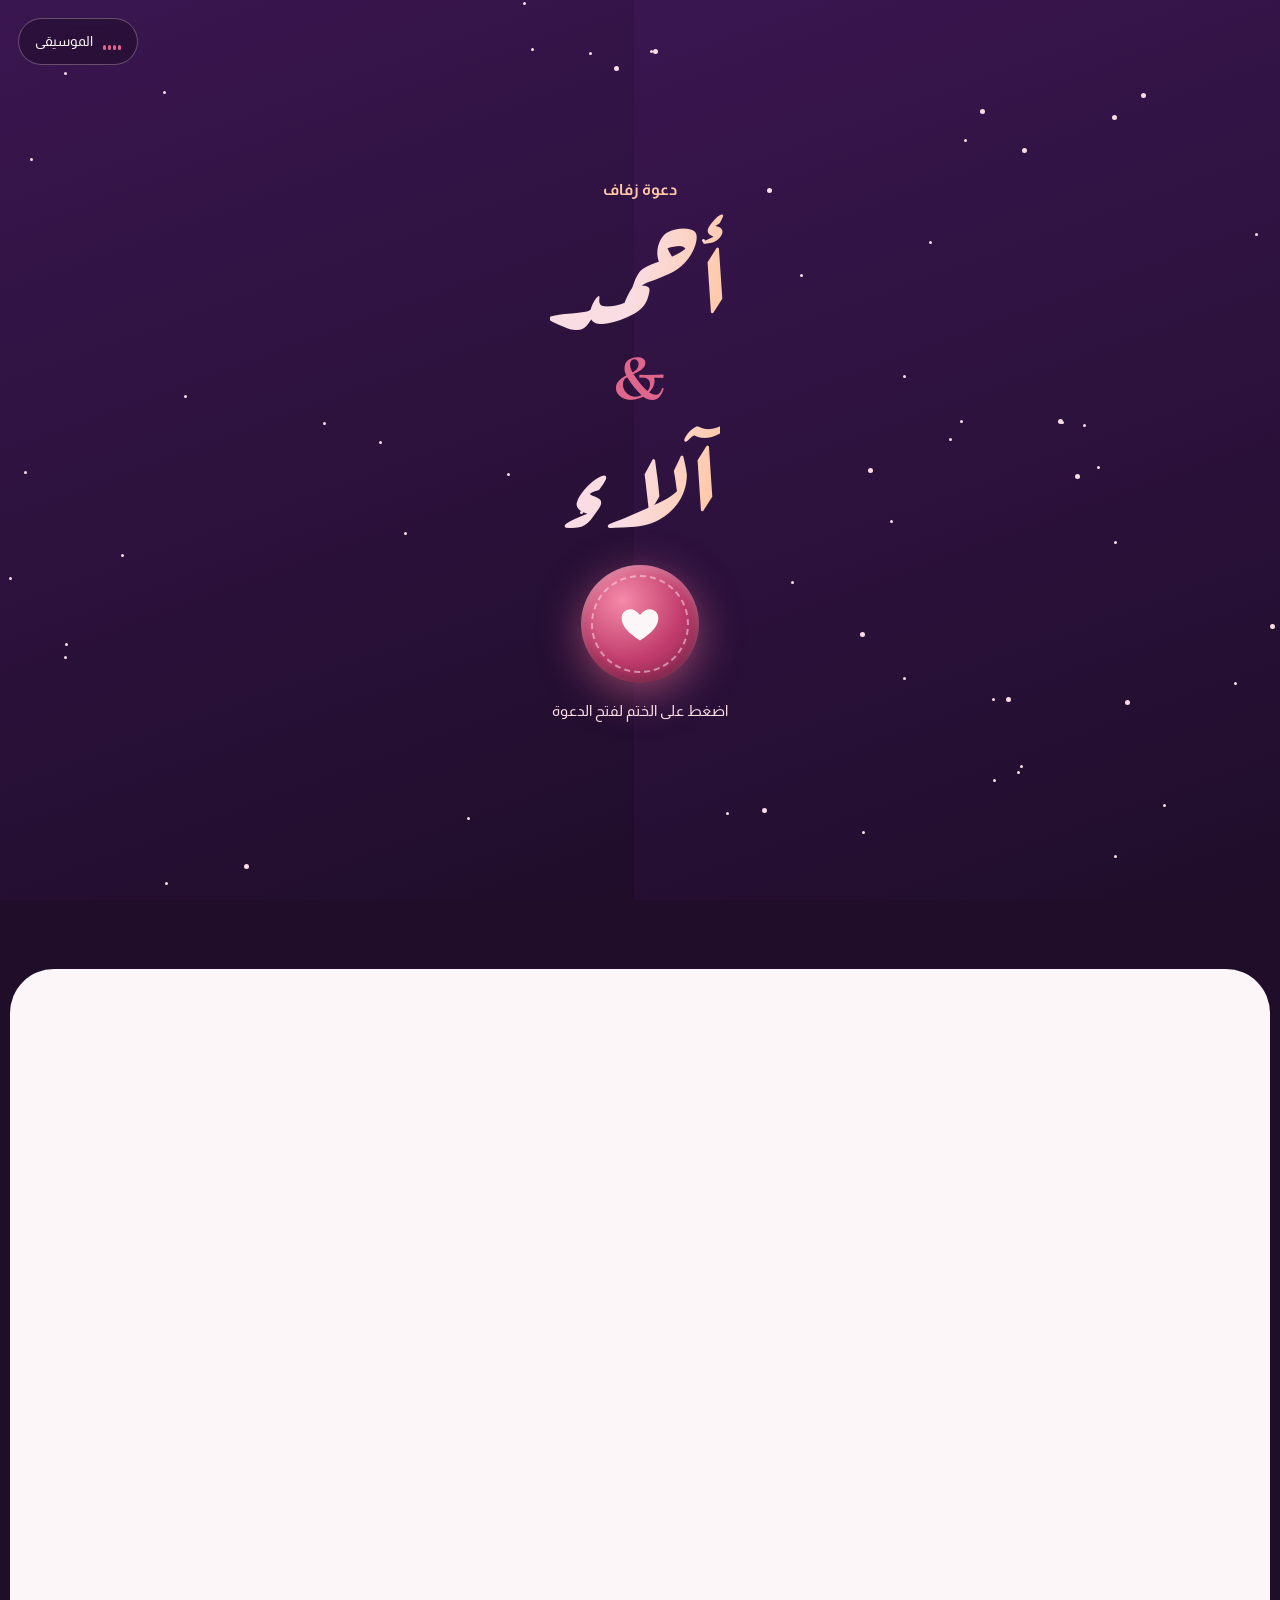
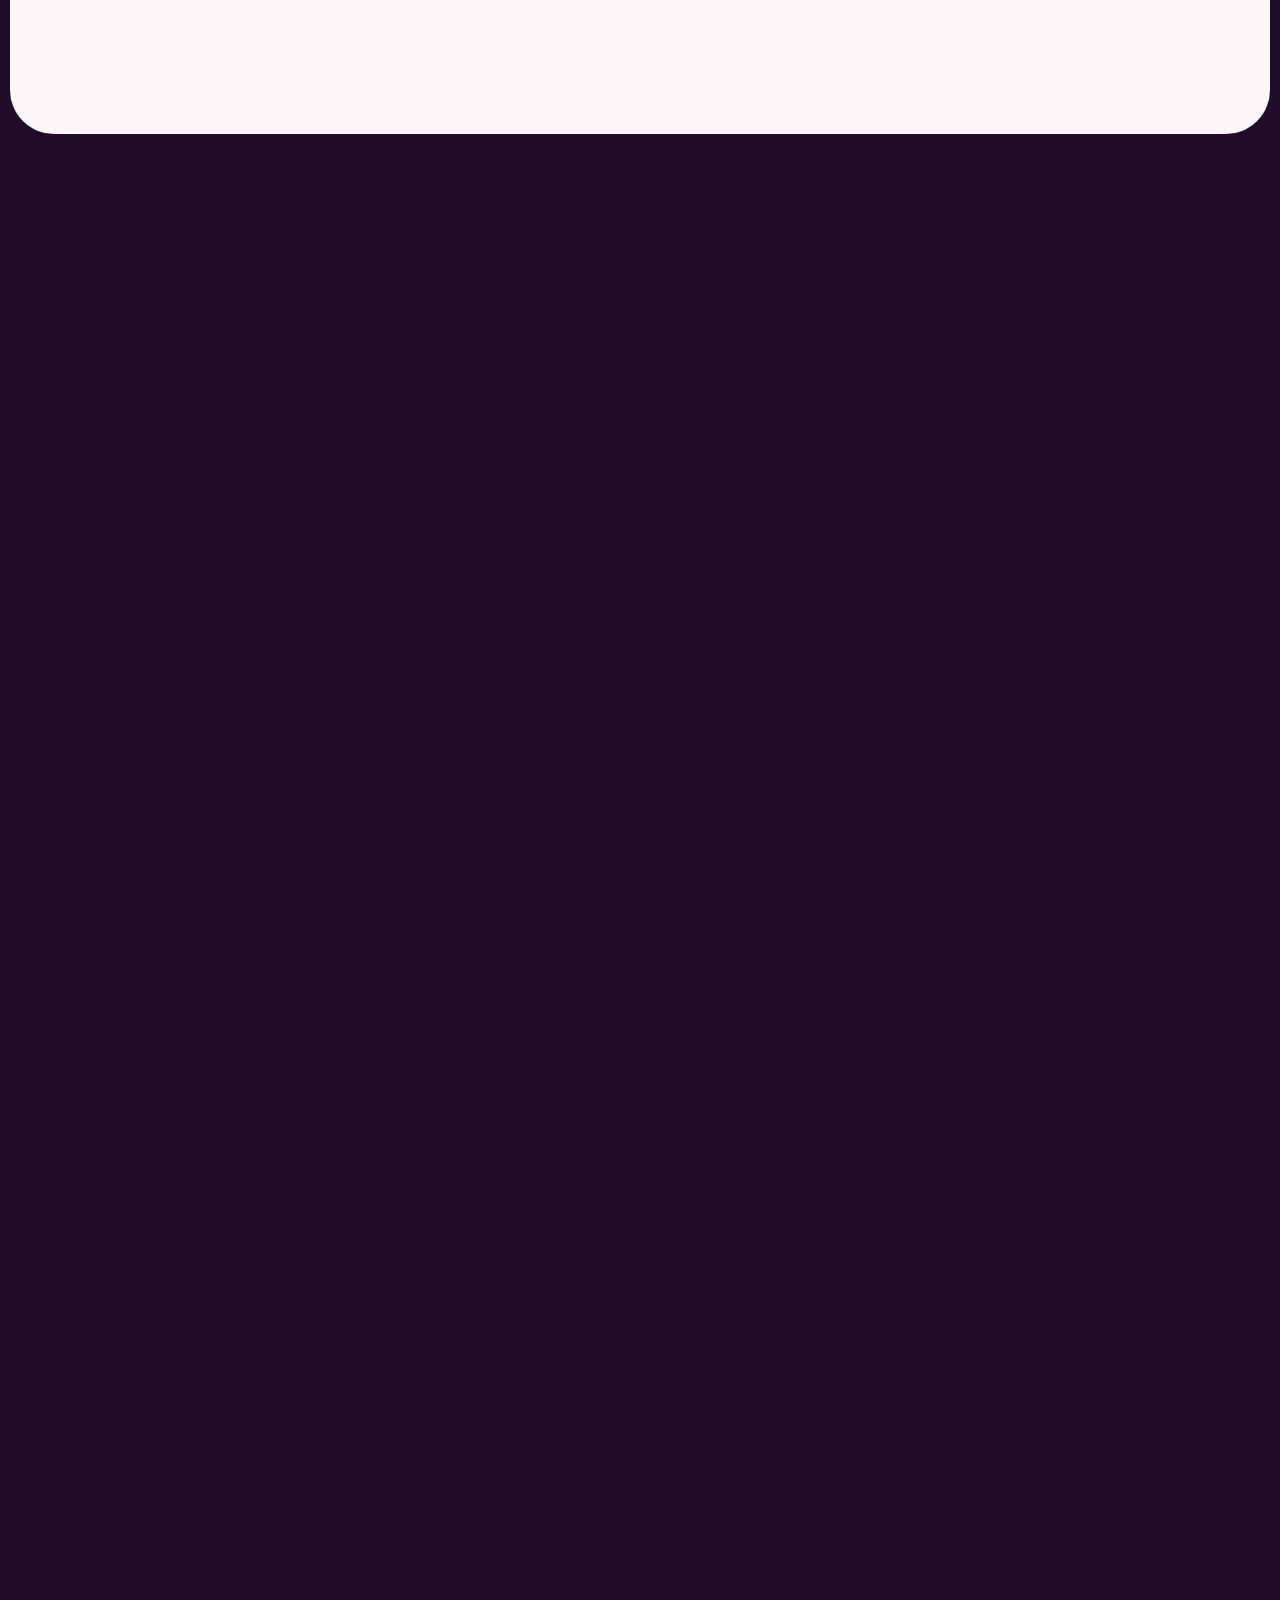
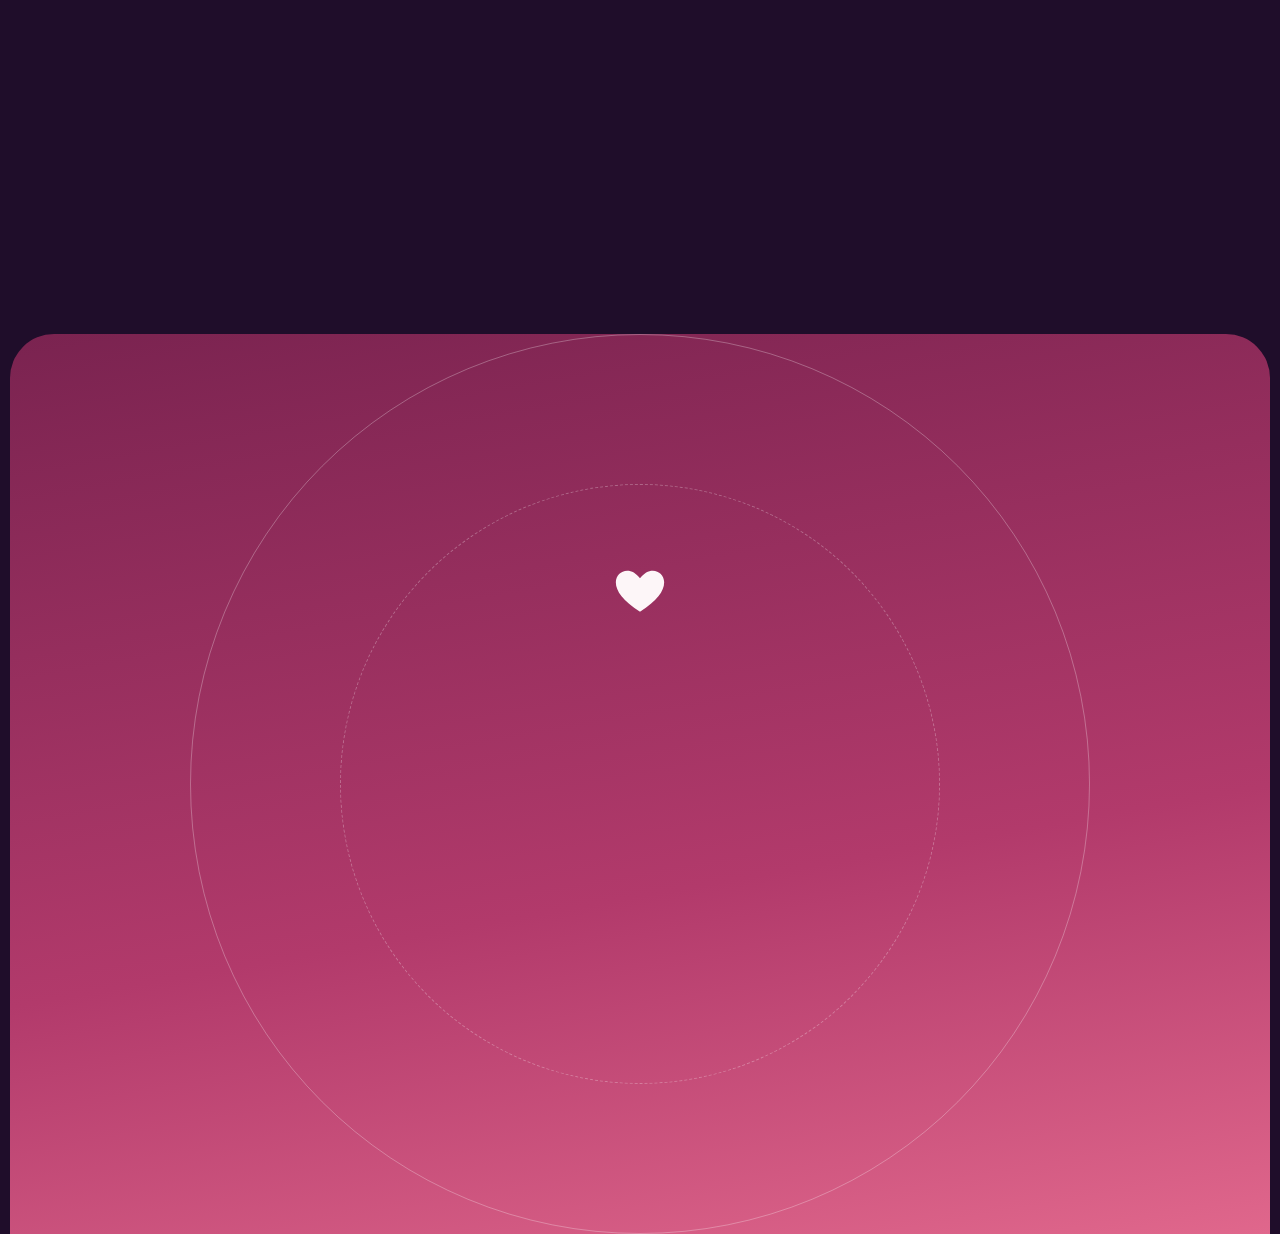
==== commit 154a0ffd: "Add files via upload" ====
--- a/index.html
+++ b/index.html
@@ -3,143 +3,125 @@
 <head>
   <meta charset="UTF-8" />
   <meta name="viewport" content="width=device-width, initial-scale=1.0" />
-  <meta name="theme-color" content="#101D35" />
+  <meta name="theme-color" content="#1F0D2A" />
   <title>دعوة فرح أحمد وآلاء</title>
 
   <!-- WhatsApp / social preview -->
+  <meta property="og:site_name" content="دعوة زفاف">
+  <meta property="og:locale" content="ar_EG">
+  <meta property="og:type" content="website">
   <meta property="og:title" content="أحمد & آلاء | دعوة زفاف">
   <meta property="og:description" content="يسعدنا دعوتكم لمشاركتنا فرحة زفافنا يوم الأحد 22 نوفمبر 2026، الساعة 7 مساءً، بدار ضباط المدفعية.">
-  <meta property="og:type" content="website">
   <meta property="og:url" content="https://ziadmallam1.github.io/Ahmed-Alaa-s-Wedding-Invitation/">
-  <meta property="og:image" content="https://ziadmallam1.github.io/Ahmed-Alaa-s-Wedding-Invitation/assets/ahmed-alaa-preview.jpg?v=2">
+  <meta property="og:image" content="https://ziadmallam1.github.io/Ahmed-Alaa-s-Wedding-Invitation/assets/og-ahmed-alaa.jpg">
+  <meta property="og:image:secure_url" content="https://ziadmallam1.github.io/Ahmed-Alaa-s-Wedding-Invitation/assets/og-ahmed-alaa.jpg">
+  <meta property="og:image:type" content="image/jpeg">
   <meta property="og:image:width" content="1200">
   <meta property="og:image:height" content="630">
   <meta property="og:image:alt" content="دعوة زفاف أحمد وآلاء">
   <meta name="twitter:card" content="summary_large_image">
   <meta name="twitter:title" content="أحمد & آلاء | دعوة زفاف">
   <meta name="twitter:description" content="الأحد 22 نوفمبر 2026 - الساعة 7 مساءً - دار ضباط المدفعية">
-  <meta name="twitter:image" content="https://ziadmallam1.github.io/Ahmed-Alaa-s-Wedding-Invitation/assets/ahmed-alaa-preview.jpg?v=2">
+  <meta name="twitter:image" content="https://ziadmallam1.github.io/Ahmed-Alaa-s-Wedding-Invitation/assets/og-ahmed-alaa.jpg">
 
   <link rel="preconnect" href="https://fonts.googleapis.com">
   <link rel="preconnect" href="https://fonts.gstatic.com" crossorigin>
-  <link href="https://fonts.googleapis.com/css2?family=Cairo:wght@300;400;500;600;700&family=Marhey:wght@400;500;600&display=swap" rel="stylesheet">
+  <link href="https://fonts.googleapis.com/css2?family=Aref+Ruqaa:wght@400;700&family=Almarai:wght@300;400;700;800&display=swap" rel="stylesheet">
   <link rel="stylesheet" href="style.css" />
 </head>
 <body class="locked">
-  <div class="noise"></div>
+  <div class="progress" id="progress"></div>
+  <div class="sky" id="sky"><span class="blob b1"></span><span class="blob b2"></span></div>
+  <canvas id="fx"></canvas>
   <div class="cursor-glow" id="cursorGlow"></div>
 
   <section class="intro" id="intro">
-    <div class="intro-orb orb-1"></div>
-    <div class="intro-orb orb-2"></div>
-    <div class="intro-ring ring-1"></div>
-    <div class="intro-ring ring-2"></div>
+    <div class="curtain l"></div><div class="curtain r"></div>
+    <div class="stars" id="introStars"></div>
     <div class="intro-content">
-      <p class="eyebrow intro-eyebrow">دعوة خاصة</p>
-      <h1 class="intro-title">
-        <span>أحمد</span>
-        <span class="ampersand">&</span>
-        <span>آلاء</span>
+      <p class="kicker rise" style="--d:.2s">دعوة زفاف</p>
+      <h1 class="intro-names">
+        <span class="nm rise" style="--d:.5s">أحمد</span>
+        <i class="rise" style="--d:.8s">&amp;</i>
+        <span class="nm rise" style="--d:1s">آلاء</span>
       </h1>
-      <p class="intro-subtitle">نبدأ معًا أجمل حكاية</p>
-      <button class="enter-btn" id="enterBtn">
-        <span>افتح الدعوة</span>
-        <span class="btn-arrow">↗</span>
+      <button class="seal rise" style="--d:1.4s" id="enterBtn" aria-label="افتح الدعوة">
+        <b></b><b></b>
+        <svg viewBox="0 0 24 24" aria-hidden="true"><path d="M12 21C5 16.500 2 12.500 2 8.800 2 6.100 4.100 4 6.700 4c1.900 0 3.600 1 5.300 3.100C13.700 5 15.400 4 17.300 4 19.900 4 22 6.100 22 8.800c0 3.700-3 7.700-10 12.200z"/></svg>
       </button>
-      <p class="tap-hint">اضغط للدخول</p>
+      <p class="tap-hint rise" style="--d:1.7s">اضغط على الختم لفتح الدعوة</p>
     </div>
   </section>
 
-  <div class="bg-shape bg-shape-1"></div>
-  <div class="bg-shape bg-shape-2"></div>
-  <div class="bg-lines"></div>
-
-  <button class="music-btn" id="musicBtn" aria-label="تشغيل أو إيقاف الموسيقى" title="الموسيقى">
-    <span class="music-bars"><i></i><i></i><i></i><i></i></span>
+  <button class="music-btn" id="musicBtn" aria-label="تشغيل أو إيقاف الموسيقى">
+    <span class="bars"><i></i><i></i><i></i><i></i></span>
     <span class="music-label">الموسيقى</span>
   </button>
-
-  <audio id="bgMusic" loop preload="none">
+  <audio id="bgMusic" loop preload="auto">
     <source src="assets/layla-di-amr-diab.mp3" type="audio/mpeg">
   </audio>
 
-  <main id="mainContent">
-    <section class="hero section">
-      <div class="hero-glass reveal">
-        <div class="hero-topline">
-          <span>فرح</span>
-          <span class="tiny-dot"></span>
-          <span>22.11.2026</span>
+  <main>
+    <section class="section hero">
+      <div class="hero-in">
+        <p class="kicker" data-anim="up">بكل الحب يسعدنا دعوتكم</p>
+        <h2 class="names" data-anim="zoom" style="--d:.15s">
+          <span class="nm">أحمد</span><i>&amp;</i><span class="nm">آلاء</span>
+        </h2>
+        <p class="lead" data-anim="up" style="--d:.5s">لمشاركتنا فرحة زفافنا وبداية أجمل فصل في حياتنا.</p>
+        <div class="date" data-anim="up" style="--d:.7s">
+          <span>الأحد</span><b>22</b><span>نوفمبر 2026</span>
+          <em>الساعة 7:00 مساءً</em>
         </div>
-
-        <p class="eyebrow">بكل الحب يسعدنا دعوتكم</p>
-        <h2 class="couple-names">
-          <span class="name name-left">أحمد</span>
-          <span class="hero-and">&</span>
-          <span class="name name-right">آلاء</span>
-        </h2>
-        <p class="hero-copy">لمشاركتنا فرحة زفافنا وبداية أجمل فصل في حياتنا.</p>
-
-        <div class="date-card">
-          <span class="day">الأحد</span>
-          <span class="date-number">22</span>
-          <span class="month">نوفمبر 2026</span>
-          <span class="time">الساعة 7:00 مساءً</span>
-        </div>
-
-        <a class="primary-btn magnetic" href="#details"><span>تفاصيل الحفل</span><span>↓</span></a>
+        <a class="btn" href="#details" data-anim="up" style="--d:.9s">تفاصيل الحفل</a>
       </div>
     </section>
 
-    <section class="statement section">
-      <div class="statement-inner reveal">
-        <p class="section-kicker">ليلة لا تُنسى</p>
-        <h3>شاركونا فرحتنا<br><em>وحضوركم يكمل فرحتنا.</em></h3>
-        <p class="statement-copy">نتمنى أن تكونوا معنا في فرحة زفافنا.</p>
+    <section class="section statement">
+      <div>
+        <p class="kicker" data-anim="up">ليلة لا تُنسى</p>
+        <h3 data-words>شاركونا فرحتنا<br><em>وحضوركم يكمل فرحتنا.</em></h3>
       </div>
     </section>
 
-    <section class="countdown-section section">
-      <div class="countdown-shell reveal">
-        <div class="countdown-header">
-          <p class="section-kicker">احفظوا الموعد</p>
-          <h3>العد التنازلي لليلتنا</h3>
-        </div>
-        <div class="countdown" id="countdown">
-          <div class="countdown-item"><span class="count-num" id="days">00</span><span class="count-label">يوم</span></div>
-          <div class="count-divider">:</div>
-          <div class="countdown-item"><span class="count-num" id="hours">00</span><span class="count-label">ساعة</span></div>
-          <div class="count-divider">:</div>
-          <div class="countdown-item"><span class="count-num" id="minutes">00</span><span class="count-label">دقيقة</span></div>
-          <div class="count-divider">:</div>
-          <div class="countdown-item"><span class="count-num" id="seconds">00</span><span class="count-label">ثانية</span></div>
+    <section class="section">
+      <div class="count-shell" data-anim="zoom">
+        <p class="kicker">احفظوا الموعد</p>
+        <h3>العد التنازلي لليلتنا</h3>
+        <div class="count" id="countdown">
+          <div class="cell"><span class="num" id="days">00</span><span class="lbl">يوم</span></div>
+          <div class="cell"><span class="num" id="hours">00</span><span class="lbl">ساعة</span></div>
+          <div class="cell"><span class="num" id="minutes">00</span><span class="lbl">دقيقة</span></div>
+          <div class="cell"><span class="num" id="seconds">00</span><span class="lbl">ثانية</span></div>
         </div>
       </div>
     </section>
 
-    <section class="details section" id="details">
-      <div class="details-card reveal">
-        <div class="details-number">01</div>
-        <p class="section-kicker">الموعد</p>
-        <h3>الأحد<br>22 نوفمبر 2026</h3>
-        <p>الساعة 7:00 مساءً</p>
+    <section class="section details" id="details">
+      <div class="card" data-anim="right">
+        <div class="tilt">
+          <p class="kicker">الموعد</p>
+          <h3>الأحد<br>22 نوفمبر 2026</h3>
+          <p>الساعة 7:00 مساءً</p>
+        </div>
       </div>
-      <div class="details-card reveal">
-        <div class="details-number">02</div>
-        <p class="section-kicker">المكان</p>
-        <h3>دار ضباط<br>المدفعية</h3>
-        <a class="text-link magnetic" href="https://maps.app.goo.gl/2BCp99AGSzALBEPN6" target="_blank" rel="noopener">افتح الموقع <span>↗</span></a>
+      <div class="card" data-anim="left" style="--d:.15s">
+        <div class="tilt">
+          <p class="kicker">المكان</p>
+          <h3>دار ضباط<br>المدفعية</h3>
+          <a class="btn" href="https://maps.app.goo.gl/2BCp99AGSzALBEPN6" target="_blank" rel="noopener">افتح الموقع على الخريطة</a>
+        </div>
       </div>
     </section>
 
-    <section class="closing section">
-      <div class="closing-orbit orbit-a"></div>
-      <div class="closing-orbit orbit-b"></div>
-      <div class="closing-inner reveal">
-        <p class="eyebrow">ننتظركم لتشاركونا أجمل لحظاتنا</p>
-        <h3>أحمد <span>&</span> آلاء</h3>
-        <p>22 • 10 • 2026</p>
-        <a class="primary-btn magnetic" href="https://maps.app.goo.gl/2BCp99AGSzALBEPN6" target="_blank" rel="noopener"><span>اذهب إلى الموقع</span><span>↗</span></a>
+    <section class="section closing">
+      <span class="ring r1"></span><span class="ring r2"></span>
+      <div class="closing-in">
+        <svg class="heart" viewBox="0 0 24 24" aria-hidden="true"><path d="M12 21C5 16.500 2 12.500 2 8.800 2 6.100 4.100 4 6.700 4c1.900 0 3.600 1 5.300 3.100C13.700 5 15.400 4 17.300 4 19.900 4 22 6.100 22 8.800c0 3.700-3 7.700-10 12.200z"/></svg>
+        <p class="kicker" data-anim="up">ننتظركم لتشاركونا أجمل لحظاتنا</p>
+        <h2 data-anim="zoom" style="--d:.2s">أحمد <i>&amp;</i> آلاء</h2>
+        <p class="when" data-anim="up" style="--d:.4s">22 • 11 • 2026</p>
+        <a class="btn light" href="https://maps.app.goo.gl/2BCp99AGSzALBEPN6" target="_blank" rel="noopener" data-anim="up" style="--d:.6s">اذهب إلى الموقع</a>
       </div>
     </section>
   </main>
--- a/style.css
+++ b/style.css
@@ -1,107 +1,151 @@
-:root {
-  --cream: #f4f0e7;
-  --sand: #d8c49b;
-  --beige: #b99b62;
-  --taupe: #7c8798;
-  --brown: #b99b62;
-  --dark: #101d35;
-  --paper: #fffdf7;
-  --line: rgba(16, 29, 53, 0.20);
+:root{--night:#1F0D2A;--plum:#3A1650;--wine:#7A2350;--rose:#E0678C;--blush:#F9DDE3;--pearl:#FDF6F8;--peach:#FFC9A8;--ease:cubic-bezier(.2,.8,.2,1)}
+*{box-sizing:border-box;margin:0;padding:0}
+html{scroll-behavior:smooth}
+body{background:var(--night);color:var(--pearl);font-family:"Almarai",sans-serif;line-height:1.8;overflow-x:hidden}
+body.locked{overflow:hidden}
+a{color:inherit;text-decoration:none}
+button{font:inherit;color:inherit}
+:focus-visible{outline:2px solid var(--peach);outline-offset:3px}
+h1,h2,h3{font-family:"Aref Ruqaa",serif;font-weight:700;line-height:1.35}
+
+/* background */
+.sky{position:fixed;inset:0;z-index:-1;overflow:hidden;background:linear-gradient(160deg,#2A1038,#1F0D2A 60%,#2B0F2E)}
+.blob{position:absolute;border-radius:50%;filter:blur(90px);animation:drift 18s ease-in-out infinite alternate}
+.b1{width:60vmax;height:60vmax;background:var(--wine);top:-20vmax;right:-15vmax;opacity:.55}
+.b2{width:45vmax;height:45vmax;background:#B23A6B;bottom:-18vmax;left:-12vmax;opacity:.35;animation-duration:24s}
+.sky i,.stars i{position:absolute;width:3px;height:3px;border-radius:50%;background:var(--blush);animation:twinkle 3s ease-in-out infinite}
+.stars{position:absolute;inset:0;z-index:2;transition:opacity .5s}
+#fx{position:fixed;inset:0;z-index:1000;pointer-events:none}
+.cursor-glow{position:fixed;width:300px;height:300px;border-radius:50%;background:radial-gradient(circle,rgba(224,103,140,.22),transparent 68%);pointer-events:none;z-index:2;transform:translate(-50%,-50%);opacity:0;transition:opacity .3s}
+.progress{position:fixed;top:0;left:0;right:0;height:3px;z-index:1002;background:linear-gradient(90deg,var(--rose),var(--peach));transform-origin:right;transform:scaleX(0)}
+
+/* intro */
+.intro{position:fixed;inset:0;z-index:999;display:grid;place-items:center;overflow:hidden}
+.intro.open{pointer-events:none}
+.curtain{position:absolute;top:0;bottom:0;width:50.5%;background:linear-gradient(160deg,#3A1650,#1F0D2A);transition:transform 1.5s var(--ease) .3s}
+.curtain.l{left:0;border-right:1px solid rgba(255,201,168,.3)}
+.curtain.r{right:0}
+.intro.open .curtain.l{transform:translateX(-101%)}
+.intro.open .curtain.r{transform:translateX(101%)}
+.intro.open .stars{opacity:0}
+.intro-content{position:relative;z-index:3;text-align:center;transition:opacity .6s,transform .9s var(--ease)}
+.intro.open .intro-content{opacity:0;transform:scale(1.2)}
+.rise{opacity:0;animation:rise 1.1s var(--ease) var(--d,0s) forwards}
+.kicker{font-size:16px;font-weight:700;color:var(--peach)}
+.intro-names{font-size:clamp(60px,15vw,120px);display:flex;flex-direction:column;align-items:center;line-height:1.1}
+.intro-names i,.names i{font-style:normal;font-size:.5em;color:var(--rose)}
+.nm{background:linear-gradient(100deg,var(--blush) 20%,var(--peach) 40%,#fff 50%,var(--rose) 60%,var(--blush) 80%);background-size:250% 100%;-webkit-background-clip:text;background-clip:text;color:transparent}
+.intro-names .nm{animation:rise 1.1s var(--ease) var(--d) forwards,shine 6s linear 2s infinite}
+.seal{position:relative;width:118px;height:118px;margin:30px auto 14px;border:0;border-radius:50%;cursor:pointer;display:grid;place-items:center;background:radial-gradient(circle at 35% 30%,#F58AA9,#C03B6B 55%,#7A2350);box-shadow:0 10px 40px rgba(224,103,140,.55),inset 0 -6px 14px rgba(0,0,0,.25),inset 0 4px 10px rgba(255,255,255,.3);transition:transform .5s var(--ease),opacity .4s}
+.seal::before{content:"";position:absolute;inset:10px;border-radius:50%;border:2px dashed rgba(255,235,240,.5)}
+.seal svg{width:44px;height:44px;fill:var(--pearl);animation:beat 1.6s ease-in-out infinite}
+.seal b{position:absolute;inset:0;border-radius:50%;border:2px solid var(--rose);opacity:0;animation:ripple 2.6s ease-out infinite}
+.seal b+b{animation-delay:1.3s}
+.seal:hover{transform:scale(1.08)}
+.intro.open .seal{transform:scale(1.7);opacity:0}
+.tap-hint{font-size:15px;color:var(--blush)}
+
+/* shared */
+.section{position:relative;min-height:100svh;padding:12vw 7vw;display:grid;place-items:center;text-align:center}
+[data-anim]{opacity:0;transition:opacity 1s var(--ease) var(--d,0s),transform 1s var(--ease) var(--d,0s)}
+[data-anim=up]{transform:translateY(50px)}
+[data-anim=left]{transform:translateX(-70px)}
+[data-anim=right]{transform:translateX(70px)}
+[data-anim=zoom]{transform:scale(.8)}
+[data-anim].visible{opacity:1;transform:none}
+.btn{position:relative;overflow:hidden;display:inline-flex;align-items:center;padding:15px 34px;border-radius:999px;font-weight:700;background:linear-gradient(120deg,var(--rose),#B23A6B);box-shadow:0 10px 30px rgba(224,103,140,.4)}
+.btn::after{content:"";position:absolute;top:0;bottom:0;width:40%;left:-60%;background:linear-gradient(100deg,transparent,rgba(255,255,255,.45),transparent);animation:sweep 3.5s ease-in-out infinite}
+.btn:hover{transform:translateY(-3px) scale(1.04)}
+.btn.visible:hover{transform:translateY(-3px) scale(1.04)}
+.btn.light{background:var(--pearl);color:var(--wine);box-shadow:0 10px 30px rgba(0,0,0,.25)}
+
+/* hero */
+.hero{overflow:hidden}
+.hero::before,.hero::after{content:"";position:absolute;inset:0;margin:auto;border-radius:50%;aspect-ratio:1}
+.hero::before{width:min(94vw,760px);border:1px dashed rgba(249,221,227,.3);animation:spin 60s linear infinite}
+.hero::after{width:min(70vw,540px);border:1px solid rgba(255,201,168,.25);animation:glowpulse 4s ease-in-out infinite}
+.hero-in{position:relative;z-index:2}
+.names{display:flex;flex-direction:column;align-items:center;font-size:clamp(64px,17vw,130px);line-height:1.1;margin:14px 0}
+.names .nm{opacity:0}
+.names.visible .nm{animation:blurIn 1.4s var(--ease) both,shine 6s linear 1.5s infinite}
+.names.visible .nm:last-child{animation-delay:.5s,1.5s}
+.names i{animation:beat 2.2s ease-in-out infinite}
+.lead{max-width:560px;margin:0 auto;font-size:clamp(18px,3vw,24px)}
+.date{margin:30px auto;display:inline-grid;grid-template-columns:auto auto auto;align-items:center;justify-content:center;gap:2px 20px;padding:18px 36px;border-radius:40px;border:1px solid rgba(249,221,227,.25);background:rgba(255,255,255,.06);backdrop-filter:blur(10px)}
+.date span{font-size:17px}
+.date b{grid-row:span 2;font:800 clamp(54px,10vw,76px)/1 "Almarai";color:var(--rose)}
+.date em{grid-column:1/-1;font-style:normal;color:var(--peach);font-weight:700}
+.date em{grid-column:1/-1}
+
+/* statement */
+.statement{background:var(--pearl);color:var(--plum);border-radius:44px;margin:0 10px;min-height:85svh}
+.statement .kicker{color:var(--wine)}
+.statement h3{margin-top:20px;font-size:clamp(40px,8vw,88px)}
+.statement em{font-style:normal;color:var(--wine)}
+.w{display:inline-block;opacity:0;transform:translateY(26px) rotate(3deg);filter:blur(6px);transition:all .9s var(--ease) calc(var(--i)*110ms)}
+.visible .w{opacity:1;transform:none;filter:none}
+
+/* countdown */
+.count-shell{position:relative;overflow:hidden;width:min(100%,1050px);padding:60px 24px;border-radius:36px;background:linear-gradient(145deg,var(--wine),var(--plum) 70%);border:1px solid rgba(255,201,168,.25);box-shadow:0 30px 80px rgba(0,0,0,.4)}
+.count-shell::before{content:"";position:absolute;width:420px;height:420px;border-radius:50%;background:radial-gradient(circle,rgba(224,103,140,.5),transparent 70%);top:-160px;left:-120px;animation:drift 10s ease-in-out infinite alternate}
+.count-shell>*{position:relative}
+.count-shell h3{font-size:clamp(34px,5vw,56px)}
+.count{direction:ltr;display:flex;justify-content:center;gap:clamp(8px,2.4vw,26px);margin-top:36px}
+.cell{min-width:clamp(68px,17vw,150px);padding:18px 6px 12px;border-radius:22px;background:rgba(255,255,255,.08);border:1px solid rgba(255,255,255,.14)}
+.num{display:block;font:800 clamp(38px,9vw,90px)/1.1 "Almarai";font-variant-numeric:tabular-nums}
+.num.bump{animation:bump .5s var(--ease)}
+.lbl{font-size:15px;color:var(--blush)}
+
+/* details */
+.details{grid-template-columns:repeat(2,minmax(0,1fr));gap:24px;align-content:center}
+.card{width:100%;perspective:900px}
+.tilt{position:relative;overflow:hidden;min-height:420px;padding:40px 28px;border-radius:30px;border:1px solid rgba(249,221,227,.18);background:linear-gradient(160deg,rgba(255,255,255,.1),rgba(255,255,255,.03));display:flex;flex-direction:column;align-items:center;justify-content:center;transition:transform .2s ease-out}
+.tilt::after{content:"";position:absolute;inset:0;pointer-events:none;background:radial-gradient(260px circle at var(--mx,50%) var(--my,0%),rgba(255,201,168,.22),transparent 60%)}
+.tilt h3{font-size:clamp(38px,5vw,60px);margin:14px 0}
+.tilt .btn{margin-top:22px}
+
+/* closing */
+.closing{background:linear-gradient(170deg,var(--wine),#B23A6B 60%,var(--rose));border-radius:44px 44px 0 0;margin:0 10px;overflow:hidden}
+.ring{position:absolute;inset:0;margin:auto;border-radius:50%;aspect-ratio:1;border:1px solid rgba(255,255,255,.28)}
+.r1{width:min(130vw,900px);animation:spin 40s linear infinite}
+.r2{width:min(86vw,600px);border-style:dashed;animation:spin 30s linear infinite reverse}
+.closing-in{position:relative;z-index:2}
+.heart{width:58px;fill:var(--pearl);animation:beat 1.4s ease-in-out infinite}
+.closing h2{font-size:clamp(60px,15vw,150px);margin:12px 0}
+.closing h2 i{font-style:normal;opacity:.7}
+.when{direction:ltr;font-size:20px;letter-spacing:.2em;margin-bottom:30px}
+
+/* music */
+.music-btn{position:fixed;left:18px;top:18px;z-index:1001;display:inline-flex;align-items:center;gap:10px;padding:10px 16px;border-radius:999px;cursor:pointer;border:1px solid rgba(249,221,227,.3);background:rgba(31,13,42,.55);backdrop-filter:blur(12px)}
+.music-label{font-size:14px}
+.bars{height:16px;display:flex;align-items:flex-end;gap:2px}
+.bars i{width:3px;height:5px;background:var(--rose);border-radius:2px}
+.music-btn.playing .bars i{animation:equalize .8s ease-in-out infinite alternate}
+.music-btn.playing .bars i:nth-child(2){animation-delay:.15s}
+.music-btn.playing .bars i:nth-child(3){animation-delay:.3s}
+.music-btn.playing .bars i:nth-child(4){animation-delay:.45s}
+
+@keyframes rise{from{opacity:0;transform:translateY(40px)}to{opacity:1;transform:none}}
+@keyframes blurIn{from{opacity:0;filter:blur(14px);transform:scale(1.3)}to{opacity:1;filter:none;transform:none}}
+@keyframes shine{to{background-position:-250% 0}}
+@keyframes twinkle{0%,100%{opacity:.1;transform:scale(.6)}50%{opacity:.95;transform:scale(1.4)}}
+@keyframes drift{to{transform:translate3d(-6vmax,5vmax,0) scale(1.15)}}
+@keyframes spin{to{transform:rotate(360deg)}}
+@keyframes beat{0%,100%{transform:scale(1)}15%{transform:scale(1.18)}30%{transform:scale(1)}45%{transform:scale(1.12)}}
+@keyframes ripple{0%{transform:scale(1);opacity:.8}100%{transform:scale(2.4);opacity:0}}
+@keyframes glowpulse{0%,100%{box-shadow:0 0 30px rgba(224,103,140,.1)}50%{box-shadow:0 0 90px rgba(224,103,140,.35)}}
+@keyframes sweep{0%,60%{left:-60%}100%{left:140%}}
+@keyframes bump{from{transform:translateY(-35%) scale(.8);opacity:0}to{transform:none;opacity:1}}
+@keyframes equalize{from{height:4px}to{height:16px}}
+
+@media (max-width:820px){
+  .section{padding:90px 18px}
+  .details{grid-template-columns:1fr}
+  .tilt{min-height:340px}
+  .music-label{display:none}
+  .music-btn{padding:11px 12px}
+  .date{padding:16px 22px;gap:2px 14px}
 }
-* { box-sizing: border-box; margin: 0; padding: 0; }
-html { scroll-behavior: smooth; }
-body { background: var(--cream); color: var(--dark); font-family: "Cairo", sans-serif; overflow-x: hidden; direction: rtl; }
-body.locked { overflow: hidden; }
-a { color: inherit; text-decoration: none; }
-button { font: inherit; }
-.noise { position: fixed; inset: 0; z-index: 1000; pointer-events: none; opacity: .055; background-image: radial-gradient(circle at 20% 20%, rgba(0,0,0,.13) 0 .7px, transparent .8px), radial-gradient(circle at 80% 60%, rgba(255,255,255,.9) 0 .8px, transparent .9px); background-size: 5px 5px, 7px 7px; mix-blend-mode: multiply; }
-.cursor-glow { position: fixed; width: 280px; height: 280px; border-radius: 50%; background: radial-gradient(circle, rgba(185,155,98,.22), transparent 68%); pointer-events: none; z-index: 2; transform: translate(-50%, -50%); opacity: 0; transition: opacity .3s ease; }
-.intro { position: fixed; inset: 0; z-index: 999; background: radial-gradient(circle at 15% 20%, rgba(255,255,255,.55), transparent 27%), linear-gradient(135deg, #f4f0e7 0%, #d8c49b 55%, #101d35 100%); display: grid; place-items: center; overflow: hidden; transition: opacity 1.1s cubic-bezier(.2,.75,.2,1), visibility 1.1s; }
-.intro.hide { opacity: 0; visibility: hidden; }
-.intro::after { content:""; position:absolute; inset:18px; border:1px solid rgba(185,155,98,.55); border-radius:26px; }
-.intro-content { position:relative; z-index:5; width:min(92vw,900px); text-align:center; }
-.eyebrow,.section-kicker { font-size:10px; letter-spacing:.18em; font-weight:600; }
-.intro-eyebrow { opacity:0; animation:fadeUp .9s .25s forwards; }
-.intro-title { margin-top:22px; font-family:"Marhey", cursive; font-weight:500; font-size:clamp(58px,11vw,130px); line-height:.95; display:flex; flex-direction:column; align-items:center; }
-.intro-title > span { opacity:0; transform:translateY(50px) rotate(2deg); animation:introName 1.25s cubic-bezier(.18,.8,.18,1) forwards; }
-.intro-title > span:nth-child(1){ animation-delay:.5s; }
-.intro-title > span:nth-child(2){ animation-delay:.72s; }
-.intro-title > span:nth-child(3){ animation-delay:.92s; }
-.ampersand { font-family: Georgia, serif; font-size:.55em; font-style:italic; color:var(--brown); margin:.1em 0; }
-.intro-subtitle { margin:28px 0 30px; font-family:"Marhey", cursive; font-size:clamp(18px,3vw,28px); opacity:0; animation:fadeUp .9s 1.2s forwards; }
-.enter-btn { border:none; background:var(--dark); color:var(--paper); border-radius:999px; padding:17px 24px; min-width:220px; display:inline-flex; justify-content:space-between; align-items:center; gap:24px; cursor:pointer; opacity:0; animation:fadeUp .9s 1.38s forwards; transition:transform .35s ease, background .35s ease; }
-.enter-btn:hover { transform:scale(1.04); background:var(--brown); }
-.btn-arrow { display:grid; place-items:center; width:34px; height:34px; border-radius:50%; background:rgba(255,255,255,.14); }
-.tap-hint { margin-top:15px; font-size:9px; opacity:0; animation:fadeUp .8s 1.55s forwards; }
-.intro-orb,.intro-ring { position:absolute; border-radius:50%; }
-.orb-1 { width:360px; height:360px; left:-120px; top:-70px; background:rgba(255,255,255,.34); animation:floatOrb 9s ease-in-out infinite; }
-.orb-2 { width:470px; height:470px; right:-170px; bottom:-180px; background:rgba(16,29,53,.14); animation:floatOrb 11s ease-in-out infinite reverse; }
-.ring-1 { width:520px; height:520px; border:1px solid rgba(185,155,98,.38); left:-250px; bottom:-270px; animation:spinSlow 30s linear infinite; }
-.ring-2 { width:300px; height:300px; border:1px solid rgba(255,255,255,.52); right:-130px; top:-90px; animation:spinSlow 24s linear infinite reverse; }
-.bg-shape { position:fixed; border-radius:50%; pointer-events:none; z-index:-2; }
-.bg-shape-1 { width:600px; height:600px; background:rgba(185,155,98,.18); top:-220px; right:-260px; }
-.bg-shape-2 { width:450px; height:450px; background:rgba(16,29,53,.06); left:-230px; top:46%; }
-.bg-lines { position:fixed; inset:0; z-index:-3; opacity:.3; background-image:linear-gradient(to right,transparent 49.8%,rgba(16,29,53,.08) 50%,transparent 50.2%); background-size:25vw 100%; }
-.section { min-height:100vh; padding:9vw 7vw; position:relative; }
-.hero { display:grid; place-items:center; padding-top:7vw; }
-.hero-glass { width:min(100%,1080px); min-height:78vh; border:1px solid rgba(185,155,98,.38); border-radius:34px; background:linear-gradient(140deg,rgba(255,255,255,.58),rgba(247,241,232,.38)); backdrop-filter:blur(15px); box-shadow:0 30px 80px rgba(16,29,53,.12); display:flex; flex-direction:column; align-items:center; justify-content:center; text-align:center; padding:70px 40px; overflow:hidden; position:relative; }
-.hero-topline { position:absolute; top:28px; left:34px; right:34px; display:flex; align-items:center; justify-content:center; gap:16px; font-size:10px; color:var(--brown); }
-.tiny-dot { width:4px; height:4px; background:var(--brown); border-radius:50%; }
-.couple-names { margin:28px 0 22px; font-family:"Marhey", cursive; font-size:clamp(60px,9vw,120px); line-height:1; font-weight:500; display:flex; flex-direction:column; align-items:center; }
-.hero-and { font-family:Georgia, serif; font-size:.42em; font-style:italic; margin:.15em 0; color:var(--brown); }
-.hero-copy { max-width:620px; font-size:clamp(18px,2.6vw,25px); line-height:1.9; color:rgba(16,29,53,.82); }
-.date-card { margin:38px 0 34px; display:grid; grid-template-columns:1fr auto 1fr; align-items:center; column-gap:23px; row-gap:7px; }
-.day,.month,.time { font-size:11px; }
-.day { text-align:left; } .month { text-align:right; }
-.date-number { grid-row:span 2; font-family:Georgia,serif; font-size:62px; line-height:.8; font-weight:600; color:var(--brown); }
-.time { grid-column:1/-1; text-align:center; margin-top:6px; }
-.primary-btn { display:inline-flex; align-items:center; justify-content:space-between; min-width:220px; gap:24px; padding:16px 22px; border:1px solid var(--dark); border-radius:999px; font-size:12px; transition:background .35s ease,color .35s ease,transform .25s ease; position:relative; z-index:2; }
-.primary-btn:hover { background:var(--dark); color:var(--paper); }
-.statement { display:grid; place-items:center; text-align:center; min-height:82vh; }
-.statement-inner { max-width:1050px; }
-.statement h3 { margin-top:28px; font-family:"Marhey", cursive; font-weight:500; font-size:clamp(42px,6vw,82px); line-height:1.35; }
-.statement h3 em { color:var(--brown); font-style:normal; }
-.statement-copy { margin-top:26px; font-size:13px; opacity:.7; }
-.countdown-section { display:grid; place-items:center; min-height:80vh; }
-.countdown-shell { width:min(100%,1150px); padding:70px 55px; border-radius:32px; background:var(--dark); color:var(--paper); overflow:hidden; position:relative; }
-.countdown-header { text-align:center; }
-.countdown-header h3 { margin-top:15px; font-family:"Marhey", cursive; font-size:clamp(34px,4vw,56px); font-weight:500; }
-.countdown { margin-top:58px; display:flex; align-items:flex-start; justify-content:center; gap:clamp(12px,3vw,40px); direction:ltr; }
-.countdown-item { min-width:120px; text-align:center; }
-.count-num { display:block; font-family:Georgia,serif; font-size:clamp(56px,8vw,118px); line-height:.8; font-weight:500; font-variant-numeric:tabular-nums; }
-.count-label { display:block; margin-top:18px; font-size:10px; color:rgba(247,241,232,.65); }
-.count-divider { font-family:Georgia,serif; font-size:clamp(42px,5vw,72px); opacity:.30; transform:translateY(5px); }
-.details { min-height:95vh; display:grid; grid-template-columns:repeat(2,minmax(0,1fr)); gap:24px; align-items:center; }
-.details-card { min-height:520px; padding:45px; border:1px solid var(--line); border-radius:30px; background:rgba(247,241,232,.52); position:relative; overflow:hidden; display:flex; flex-direction:column; justify-content:center; transition:transform .5s cubic-bezier(.2,.8,.2,1),background .5s ease; }
-.details-card:hover { transform:translateY(-10px); background:rgba(247,241,232,.78); }
-.details-number { position:absolute; top:30px; left:35px; font-family:Georgia,serif; font-size:19px; color:var(--brown); }
-.details-card h3 { margin:18px 0 15px; font-family:"Marhey", cursive; font-size:clamp(38px,5vw,64px); line-height:1.35; font-weight:500; }
-.details-card > p:last-of-type { font-size:14px; }
-.text-link { margin-top:30px; width:fit-content; display:inline-flex; gap:13px; align-items:center; border-bottom:1px solid var(--brown); padding-bottom:6px; font-size:11px; color:var(--brown); }
-.closing { min-height:100vh; display:grid; place-items:center; overflow:hidden; }
-.closing-inner { text-align:center; position:relative; z-index:2; }
-.closing h3 { margin:28px 0 12px; font-family:"Marhey", cursive; font-size:clamp(58px,9vw,120px); line-height:1.2; font-weight:500; }
-.closing h3 span { font-family:Georgia,serif; color:var(--brown); }
-.closing-inner > p:last-of-type { font-size:10px; letter-spacing:.28em; margin-bottom:34px; direction:ltr; }
-.closing-orbit { position:absolute; border-radius:50%; border:1px solid rgba(185,155,98,.25); }
-.orbit-a { width:68vw; height:68vw; max-width:900px; max-height:900px; animation:spinSlow 35s linear infinite; }
-.orbit-b { width:47vw; height:47vw; max-width:600px; max-height:600px; border-style:dashed; animation:spinSlow 28s linear infinite reverse; }
-.music-btn { position:fixed; left:22px; top:22px; z-index:700; display:inline-flex; align-items:center; gap:10px; border:1px solid rgba(16,29,53,.20); background:rgba(247,241,232,.70); color:var(--dark); backdrop-filter:blur(12px); border-radius:999px; padding:11px 15px; cursor:pointer; opacity:0; transform:translateY(-10px); pointer-events:none; transition:opacity .4s ease,transform .4s ease,background .3s ease; }
-.music-btn.show { opacity:1; transform:translateY(0); pointer-events:auto; }
-.music-label { font-size:9px; }
-.music-bars { height:14px; display:flex; align-items:flex-end; gap:2px; }
-.music-bars i { display:block; width:2px; height:5px; background:var(--brown); }
-.music-btn.playing .music-bars i { animation:equalize .8s ease-in-out infinite alternate; }
-.music-btn.playing .music-bars i:nth-child(2){ animation-delay:.14s; }
-.music-btn.playing .music-bars i:nth-child(3){ animation-delay:.28s; }
-.music-btn.playing .music-bars i:nth-child(4){ animation-delay:.42s; }
-.reveal { opacity:0; transform:translateY(45px) scale(.985); transition:opacity 1.05s cubic-bezier(.2,.8,.2,1),transform 1.05s cubic-bezier(.2,.8,.2,1); }
-.reveal.visible { opacity:1; transform:translateY(0) scale(1); }
-@keyframes introName { to { opacity:1; transform:translateY(0) rotate(0); } }
-@keyframes fadeUp { to { opacity:1; transform:translateY(0); } }
-@keyframes floatOrb { 0%,100% { transform:translate3d(0,0,0) scale(1); } 50% { transform:translate3d(25px,-30px,0) scale(1.06); } }
-@keyframes spinSlow { to { transform:rotate(360deg); } }
-@keyframes equalize { from { height:4px; } to { height:14px; } }
-@media (max-width:820px) { .section { padding:90px 20px; } .hero { min-height:100svh; } .hero-glass { min-height:76svh; padding:75px 24px 55px; border-radius:26px; } .details { grid-template-columns:1fr; } .details-card { min-height:420px; padding:35px 28px; } .countdown-shell { padding:58px 18px; } .countdown { gap:8px; } .countdown-item { min-width:64px; } .count-label { font-size:8px; } .count-divider { font-size:32px; } .music-label { display:none; } .music-btn { padding:11px 12px; } }
-@media (max-width:520px) { .intro::after { inset:10px; border-radius:20px; } .intro-title { font-size:clamp(54px,19vw,86px); } .hero-copy { font-size:17px; } .date-number { font-size:52px; } .day,.month,.time { font-size:9px; } .count-num { font-size:46px; } .count-divider { font-size:28px; } .closing h3 { font-size:clamp(54px,17vw,92px); } }
-@media (prefers-reduced-motion:reduce) { * { animation-duration:.001ms !important; animation-iteration-count:1 !important; scroll-behavior:auto !important; transition-duration:.001ms !important; } }
+@media (prefers-reduced-motion:reduce){
+  *,*::before,*::after{animation-duration:.001ms!important;animation-iteration-count:1!important;transition-duration:.001ms!important;scroll-behavior:auto!important}
+}
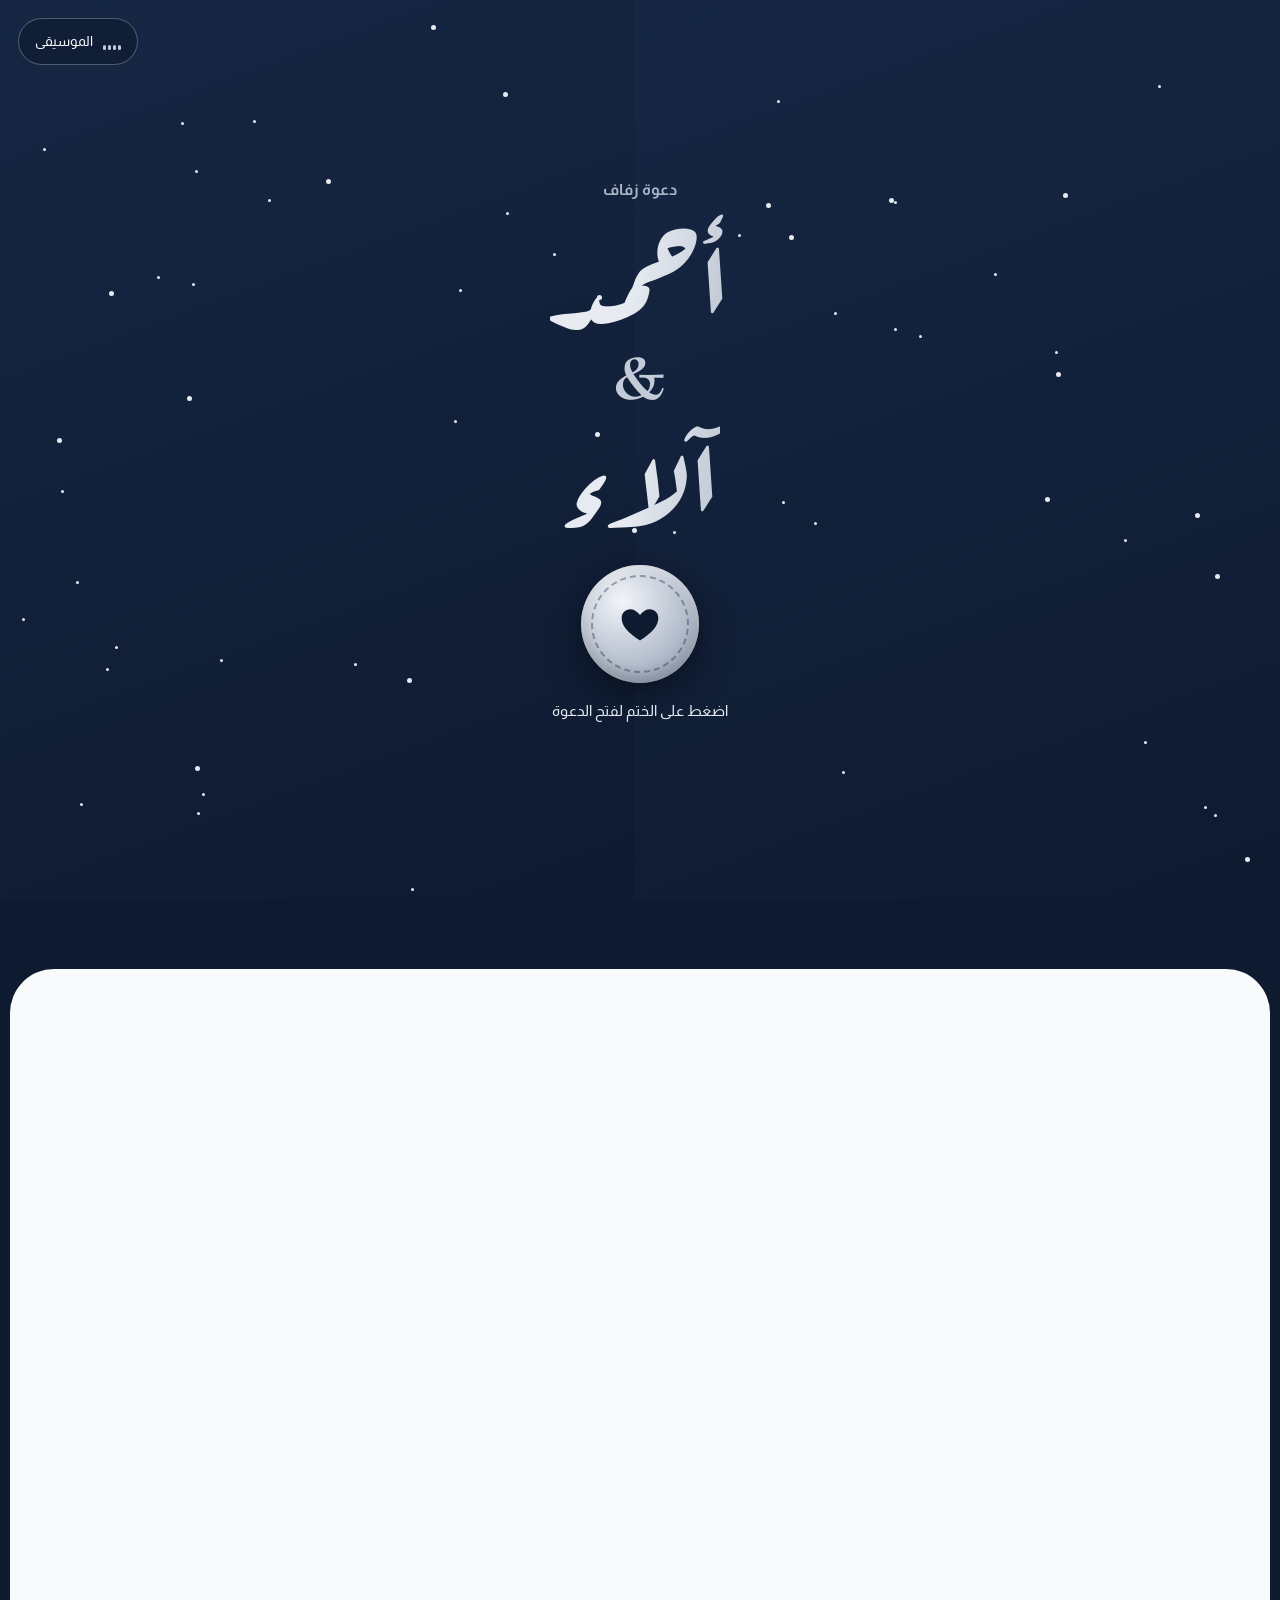
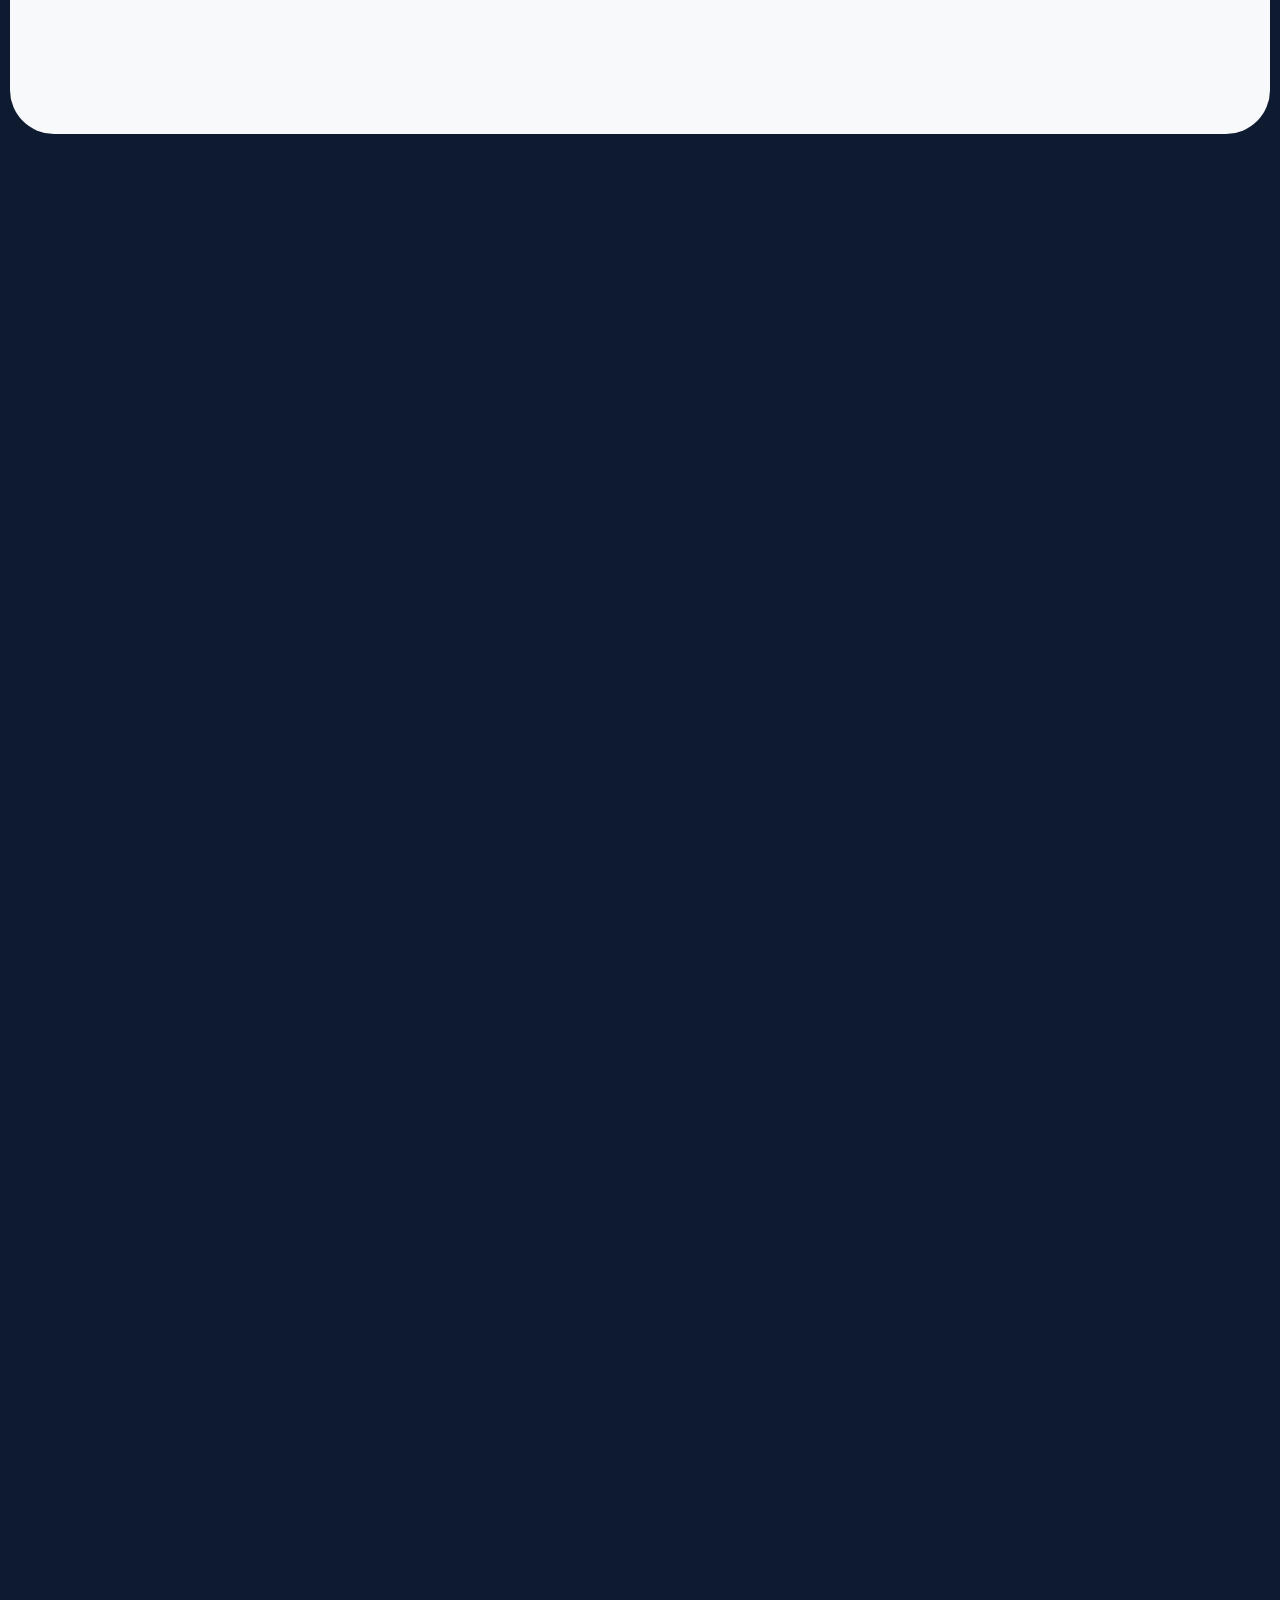
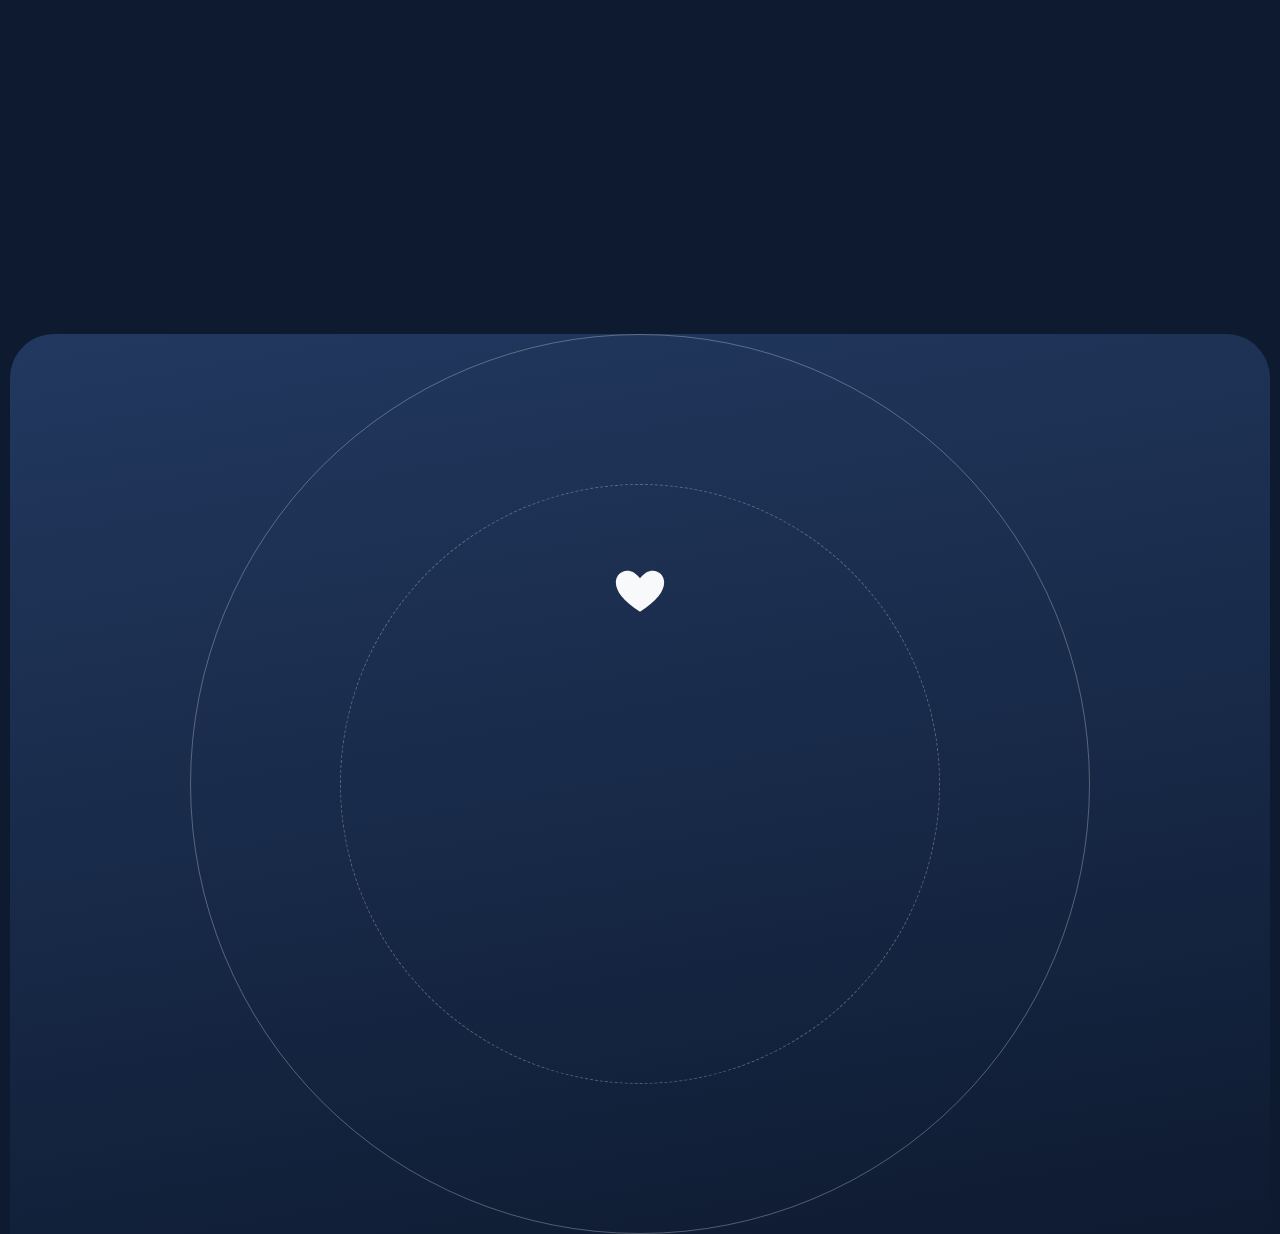
==== commit 5b539d3d: "Add files via upload" ====
--- a/index.html
+++ b/index.html
@@ -3,7 +3,7 @@
 <head>
   <meta charset="UTF-8" />
   <meta name="viewport" content="width=device-width, initial-scale=1.0" />
-  <meta name="theme-color" content="#1F0D2A" />
+  <meta name="theme-color" content="#0E1A30" />
   <title>دعوة فرح أحمد وآلاء</title>
 
   <!-- WhatsApp / social preview -->
--- a/style.css
+++ b/style.css
@@ -1,4 +1,4 @@
-:root{--night:#1F0D2A;--plum:#3A1650;--wine:#7A2350;--rose:#E0678C;--blush:#F9DDE3;--pearl:#FDF6F8;--peach:#FFC9A8;--ease:cubic-bezier(.2,.8,.2,1)}
+:root{--night:#0E1A30;--plum:#162744;--wine:#22385F;--rose:#C3CBD8;--blush:#E7EBF1;--pearl:#F8F9FB;--peach:#A9B4C6;--ease:cubic-bezier(.2,.8,.2,1)}
 *{box-sizing:border-box;margin:0;padding:0}
 html{scroll-behavior:smooth}
 body{background:var(--night);color:var(--pearl);font-family:"Almarai",sans-serif;line-height:1.8;overflow-x:hidden}
@@ -9,21 +9,21 @@
 h1,h2,h3{font-family:"Aref Ruqaa",serif;font-weight:700;line-height:1.35}
 
 /* background */
-.sky{position:fixed;inset:0;z-index:-1;overflow:hidden;background:linear-gradient(160deg,#2A1038,#1F0D2A 60%,#2B0F2E)}
+.sky{position:fixed;inset:0;z-index:-1;overflow:hidden;background:linear-gradient(160deg,#142340,#0E1A30 70%)}
 .blob{position:absolute;border-radius:50%;filter:blur(90px);animation:drift 18s ease-in-out infinite alternate}
-.b1{width:60vmax;height:60vmax;background:var(--wine);top:-20vmax;right:-15vmax;opacity:.55}
-.b2{width:45vmax;height:45vmax;background:#B23A6B;bottom:-18vmax;left:-12vmax;opacity:.35;animation-duration:24s}
+.b1{width:60vmax;height:60vmax;background:var(--wine);top:-20vmax;right:-15vmax;opacity:.35}
+.b2{width:45vmax;height:45vmax;background:#1B3159;bottom:-18vmax;left:-12vmax;opacity:.3;animation-duration:24s}
 .sky i,.stars i{position:absolute;width:3px;height:3px;border-radius:50%;background:var(--blush);animation:twinkle 3s ease-in-out infinite}
 .stars{position:absolute;inset:0;z-index:2;transition:opacity .5s}
 #fx{position:fixed;inset:0;z-index:1000;pointer-events:none}
-.cursor-glow{position:fixed;width:300px;height:300px;border-radius:50%;background:radial-gradient(circle,rgba(224,103,140,.22),transparent 68%);pointer-events:none;z-index:2;transform:translate(-50%,-50%);opacity:0;transition:opacity .3s}
-.progress{position:fixed;top:0;left:0;right:0;height:3px;z-index:1002;background:linear-gradient(90deg,var(--rose),var(--peach));transform-origin:right;transform:scaleX(0)}
+.cursor-glow{position:fixed;width:300px;height:300px;border-radius:50%;background:radial-gradient(circle,rgba(195,203,216,.12),transparent 68%);pointer-events:none;z-index:2;transform:translate(-50%,-50%);opacity:0;transition:opacity .3s}
+.progress{position:fixed;top:0;left:0;right:0;height:3px;z-index:1002;background:var(--rose);transform-origin:right;transform:scaleX(0)}
 
 /* intro */
 .intro{position:fixed;inset:0;z-index:999;display:grid;place-items:center;overflow:hidden}
 .intro.open{pointer-events:none}
-.curtain{position:absolute;top:0;bottom:0;width:50.5%;background:linear-gradient(160deg,#3A1650,#1F0D2A);transition:transform 1.5s var(--ease) .3s}
-.curtain.l{left:0;border-right:1px solid rgba(255,201,168,.3)}
+.curtain{position:absolute;top:0;bottom:0;width:50.5%;background:linear-gradient(160deg,#162744,#0E1A30);transition:transform 1.5s var(--ease) .3s}
+.curtain.l{left:0;border-right:1px solid rgba(195,203,216,.3)}
 .curtain.r{right:0}
 .intro.open .curtain.l{transform:translateX(-101%)}
 .intro.open .curtain.r{transform:translateX(101%)}
@@ -34,11 +34,11 @@
 .kicker{font-size:16px;font-weight:700;color:var(--peach)}
 .intro-names{font-size:clamp(60px,15vw,120px);display:flex;flex-direction:column;align-items:center;line-height:1.1}
 .intro-names i,.names i{font-style:normal;font-size:.5em;color:var(--rose)}
-.nm{background:linear-gradient(100deg,var(--blush) 20%,var(--peach) 40%,#fff 50%,var(--rose) 60%,var(--blush) 80%);background-size:250% 100%;-webkit-background-clip:text;background-clip:text;color:transparent}
+.nm{background:linear-gradient(100deg,#E7EBF1 20%,#C3CBD8 40%,#fff 50%,#C3CBD8 60%,#E7EBF1 80%);background-size:250% 100%;-webkit-background-clip:text;background-clip:text;color:transparent}
 .intro-names .nm{animation:rise 1.1s var(--ease) var(--d) forwards,shine 6s linear 2s infinite}
-.seal{position:relative;width:118px;height:118px;margin:30px auto 14px;border:0;border-radius:50%;cursor:pointer;display:grid;place-items:center;background:radial-gradient(circle at 35% 30%,#F58AA9,#C03B6B 55%,#7A2350);box-shadow:0 10px 40px rgba(224,103,140,.55),inset 0 -6px 14px rgba(0,0,0,.25),inset 0 4px 10px rgba(255,255,255,.3);transition:transform .5s var(--ease),opacity .4s}
-.seal::before{content:"";position:absolute;inset:10px;border-radius:50%;border:2px dashed rgba(255,235,240,.5)}
-.seal svg{width:44px;height:44px;fill:var(--pearl);animation:beat 1.6s ease-in-out infinite}
+.seal{position:relative;width:118px;height:118px;margin:30px auto 14px;border:0;border-radius:50%;cursor:pointer;display:grid;place-items:center;background:radial-gradient(circle at 35% 30%,#F2F4F8,#B7C0CF 55%,#8793A8);box-shadow:0 10px 36px rgba(0,0,0,.45),inset 0 -6px 14px rgba(0,0,0,.2),inset 0 4px 10px rgba(255,255,255,.5);transition:transform .5s var(--ease),opacity .4s}
+.seal::before{content:"";position:absolute;inset:10px;border-radius:50%;border:2px dashed rgba(14,26,48,.35)}
+.seal svg{width:44px;height:44px;fill:var(--night);animation:beat 1.6s ease-in-out infinite}
 .seal b{position:absolute;inset:0;border-radius:50%;border:2px solid var(--rose);opacity:0;animation:ripple 2.6s ease-out infinite}
 .seal b+b{animation-delay:1.3s}
 .seal:hover{transform:scale(1.08)}
@@ -53,17 +53,17 @@
 [data-anim=right]{transform:translateX(70px)}
 [data-anim=zoom]{transform:scale(.8)}
 [data-anim].visible{opacity:1;transform:none}
-.btn{position:relative;overflow:hidden;display:inline-flex;align-items:center;padding:15px 34px;border-radius:999px;font-weight:700;background:linear-gradient(120deg,var(--rose),#B23A6B);box-shadow:0 10px 30px rgba(224,103,140,.4)}
-.btn::after{content:"";position:absolute;top:0;bottom:0;width:40%;left:-60%;background:linear-gradient(100deg,transparent,rgba(255,255,255,.45),transparent);animation:sweep 3.5s ease-in-out infinite}
+.btn{position:relative;overflow:hidden;display:inline-flex;align-items:center;padding:15px 34px;border-radius:999px;font-weight:700;background:linear-gradient(120deg,#EEF1F6,#B9C2D1);color:var(--night);box-shadow:0 8px 24px rgba(0,0,0,.35)}
+.btn::after{content:"";position:absolute;top:0;bottom:0;width:40%;left:-60%;background:linear-gradient(100deg,transparent,rgba(255,255,255,.7),transparent);animation:sweep 3.5s ease-in-out infinite}
 .btn:hover{transform:translateY(-3px) scale(1.04)}
 .btn.visible:hover{transform:translateY(-3px) scale(1.04)}
-.btn.light{background:var(--pearl);color:var(--wine);box-shadow:0 10px 30px rgba(0,0,0,.25)}
+.btn.light{background:var(--pearl);color:var(--night);box-shadow:0 10px 30px rgba(0,0,0,.25)}
 
 /* hero */
 .hero{overflow:hidden}
 .hero::before,.hero::after{content:"";position:absolute;inset:0;margin:auto;border-radius:50%;aspect-ratio:1}
-.hero::before{width:min(94vw,760px);border:1px dashed rgba(249,221,227,.3);animation:spin 60s linear infinite}
-.hero::after{width:min(70vw,540px);border:1px solid rgba(255,201,168,.25);animation:glowpulse 4s ease-in-out infinite}
+.hero::before{width:min(94vw,760px);border:1px dashed rgba(231,235,241,.3);animation:spin 60s linear infinite}
+.hero::after{width:min(70vw,540px);border:1px solid rgba(195,203,216,.25);animation:glowpulse 4s ease-in-out infinite}
 .hero-in{position:relative;z-index:2}
 .names{display:flex;flex-direction:column;align-items:center;font-size:clamp(64px,17vw,130px);line-height:1.1;margin:14px 0}
 .names .nm{opacity:0}
@@ -71,23 +71,23 @@
 .names.visible .nm:last-child{animation-delay:.5s,1.5s}
 .names i{animation:beat 2.2s ease-in-out infinite}
 .lead{max-width:560px;margin:0 auto;font-size:clamp(18px,3vw,24px)}
-.date{margin:30px auto;display:inline-grid;grid-template-columns:auto auto auto;align-items:center;justify-content:center;gap:2px 20px;padding:18px 36px;border-radius:40px;border:1px solid rgba(249,221,227,.25);background:rgba(255,255,255,.06);backdrop-filter:blur(10px)}
+.date{margin:30px auto;display:inline-grid;grid-template-columns:auto auto auto;align-items:center;justify-content:center;gap:2px 20px;padding:18px 36px;border-radius:40px;border:1px solid rgba(231,235,241,.25);background:rgba(255,255,255,.06);backdrop-filter:blur(10px)}
 .date span{font-size:17px}
 .date b{grid-row:span 2;font:800 clamp(54px,10vw,76px)/1 "Almarai";color:var(--rose)}
 .date em{grid-column:1/-1;font-style:normal;color:var(--peach);font-weight:700}
 .date em{grid-column:1/-1}
 
 /* statement */
-.statement{background:var(--pearl);color:var(--plum);border-radius:44px;margin:0 10px;min-height:85svh}
-.statement .kicker{color:var(--wine)}
+.statement{background:var(--pearl);color:var(--night);border-radius:44px;margin:0 10px;min-height:85svh}
+.statement .kicker{color:#5B6B88}
 .statement h3{margin-top:20px;font-size:clamp(40px,8vw,88px)}
-.statement em{font-style:normal;color:var(--wine)}
+.statement em{font-style:normal;color:#3C5380}
 .w{display:inline-block;opacity:0;transform:translateY(26px) rotate(3deg);filter:blur(6px);transition:all .9s var(--ease) calc(var(--i)*110ms)}
 .visible .w{opacity:1;transform:none;filter:none}
 
 /* countdown */
-.count-shell{position:relative;overflow:hidden;width:min(100%,1050px);padding:60px 24px;border-radius:36px;background:linear-gradient(145deg,var(--wine),var(--plum) 70%);border:1px solid rgba(255,201,168,.25);box-shadow:0 30px 80px rgba(0,0,0,.4)}
-.count-shell::before{content:"";position:absolute;width:420px;height:420px;border-radius:50%;background:radial-gradient(circle,rgba(224,103,140,.5),transparent 70%);top:-160px;left:-120px;animation:drift 10s ease-in-out infinite alternate}
+.count-shell{position:relative;overflow:hidden;width:min(100%,1050px);padding:60px 24px;border-radius:36px;background:linear-gradient(145deg,#22385F,#162744 75%);border:1px solid rgba(195,203,216,.25);box-shadow:0 30px 80px rgba(0,0,0,.4)}
+.count-shell::before{content:"";position:absolute;width:420px;height:420px;border-radius:50%;background:radial-gradient(circle,rgba(195,203,216,.18),transparent 70%);top:-160px;left:-120px;animation:drift 10s ease-in-out infinite alternate}
 .count-shell>*{position:relative}
 .count-shell h3{font-size:clamp(34px,5vw,56px)}
 .count{direction:ltr;display:flex;justify-content:center;gap:clamp(8px,2.4vw,26px);margin-top:36px}
@@ -99,13 +99,13 @@
 /* details */
 .details{grid-template-columns:repeat(2,minmax(0,1fr));gap:24px;align-content:center}
 .card{width:100%;perspective:900px}
-.tilt{position:relative;overflow:hidden;min-height:420px;padding:40px 28px;border-radius:30px;border:1px solid rgba(249,221,227,.18);background:linear-gradient(160deg,rgba(255,255,255,.1),rgba(255,255,255,.03));display:flex;flex-direction:column;align-items:center;justify-content:center;transition:transform .2s ease-out}
-.tilt::after{content:"";position:absolute;inset:0;pointer-events:none;background:radial-gradient(260px circle at var(--mx,50%) var(--my,0%),rgba(255,201,168,.22),transparent 60%)}
+.tilt{position:relative;overflow:hidden;min-height:420px;padding:40px 28px;border-radius:30px;border:1px solid rgba(231,235,241,.18);background:linear-gradient(160deg,rgba(255,255,255,.1),rgba(255,255,255,.03));display:flex;flex-direction:column;align-items:center;justify-content:center;transition:transform .2s ease-out}
+.tilt::after{content:"";position:absolute;inset:0;pointer-events:none;background:radial-gradient(260px circle at var(--mx,50%) var(--my,0%),rgba(195,203,216,.14),transparent 60%)}
 .tilt h3{font-size:clamp(38px,5vw,60px);margin:14px 0}
 .tilt .btn{margin-top:22px}
 
 /* closing */
-.closing{background:linear-gradient(170deg,var(--wine),#B23A6B 60%,var(--rose));border-radius:44px 44px 0 0;margin:0 10px;overflow:hidden}
+.closing{background:linear-gradient(170deg,#22385F,#162744 60%,#0E1A30);border-radius:44px 44px 0 0;margin:0 10px;overflow:hidden}
 .ring{position:absolute;inset:0;margin:auto;border-radius:50%;aspect-ratio:1;border:1px solid rgba(255,255,255,.28)}
 .r1{width:min(130vw,900px);animation:spin 40s linear infinite}
 .r2{width:min(86vw,600px);border-style:dashed;animation:spin 30s linear infinite reverse}
@@ -116,7 +116,7 @@
 .when{direction:ltr;font-size:20px;letter-spacing:.2em;margin-bottom:30px}
 
 /* music */
-.music-btn{position:fixed;left:18px;top:18px;z-index:1001;display:inline-flex;align-items:center;gap:10px;padding:10px 16px;border-radius:999px;cursor:pointer;border:1px solid rgba(249,221,227,.3);background:rgba(31,13,42,.55);backdrop-filter:blur(12px)}
+.music-btn{position:fixed;left:18px;top:18px;z-index:1001;display:inline-flex;align-items:center;gap:10px;padding:10px 16px;border-radius:999px;cursor:pointer;border:1px solid rgba(231,235,241,.3);background:rgba(14,26,48,.6);backdrop-filter:blur(12px)}
 .music-label{font-size:14px}
 .bars{height:16px;display:flex;align-items:flex-end;gap:2px}
 .bars i{width:3px;height:5px;background:var(--rose);border-radius:2px}
@@ -133,7 +133,7 @@
 @keyframes spin{to{transform:rotate(360deg)}}
 @keyframes beat{0%,100%{transform:scale(1)}15%{transform:scale(1.18)}30%{transform:scale(1)}45%{transform:scale(1.12)}}
 @keyframes ripple{0%{transform:scale(1);opacity:.8}100%{transform:scale(2.4);opacity:0}}
-@keyframes glowpulse{0%,100%{box-shadow:0 0 30px rgba(224,103,140,.1)}50%{box-shadow:0 0 90px rgba(224,103,140,.35)}}
+@keyframes glowpulse{0%,100%{box-shadow:0 0 30px rgba(195,203,216,.05)}50%{box-shadow:0 0 90px rgba(195,203,216,.18)}}
 @keyframes sweep{0%,60%{left:-60%}100%{left:140%}}
 @keyframes bump{from{transform:translateY(-35%) scale(.8);opacity:0}to{transform:none;opacity:1}}
 @keyframes equalize{from{height:4px}to{height:16px}}
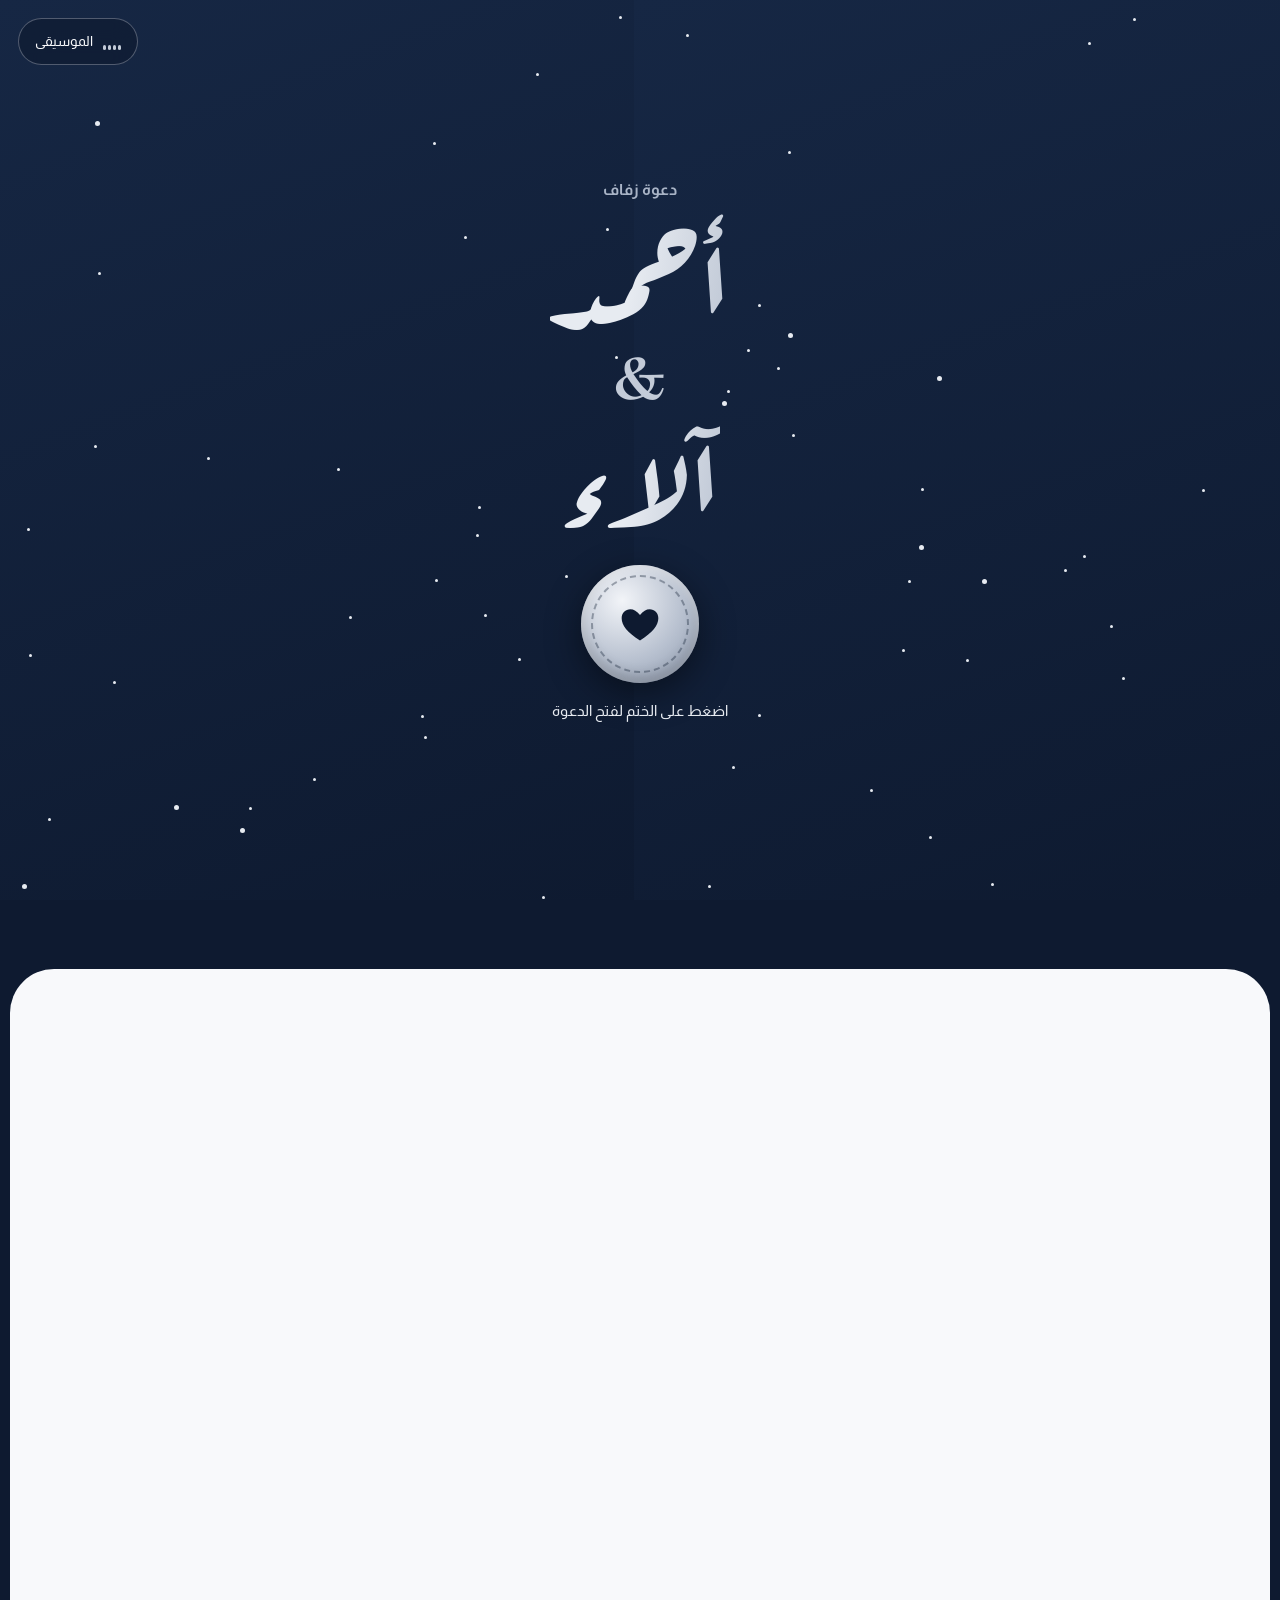
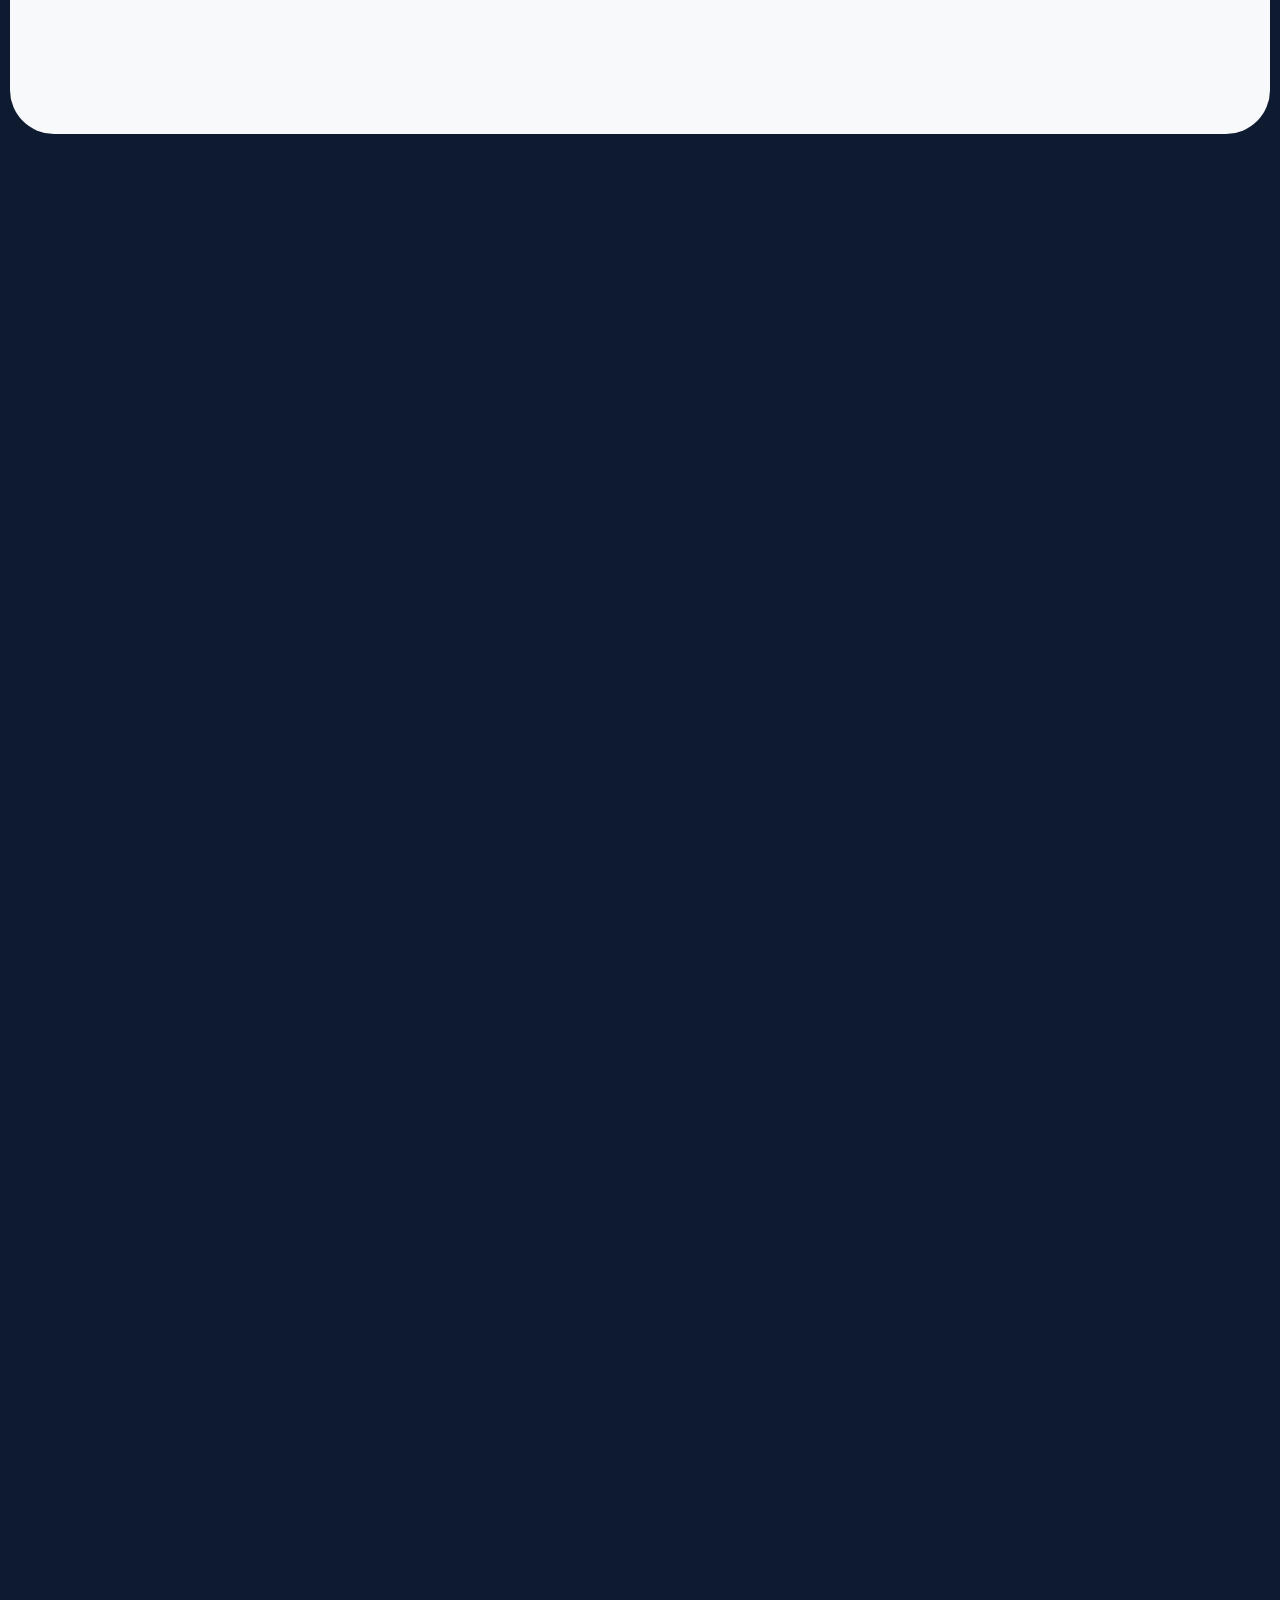
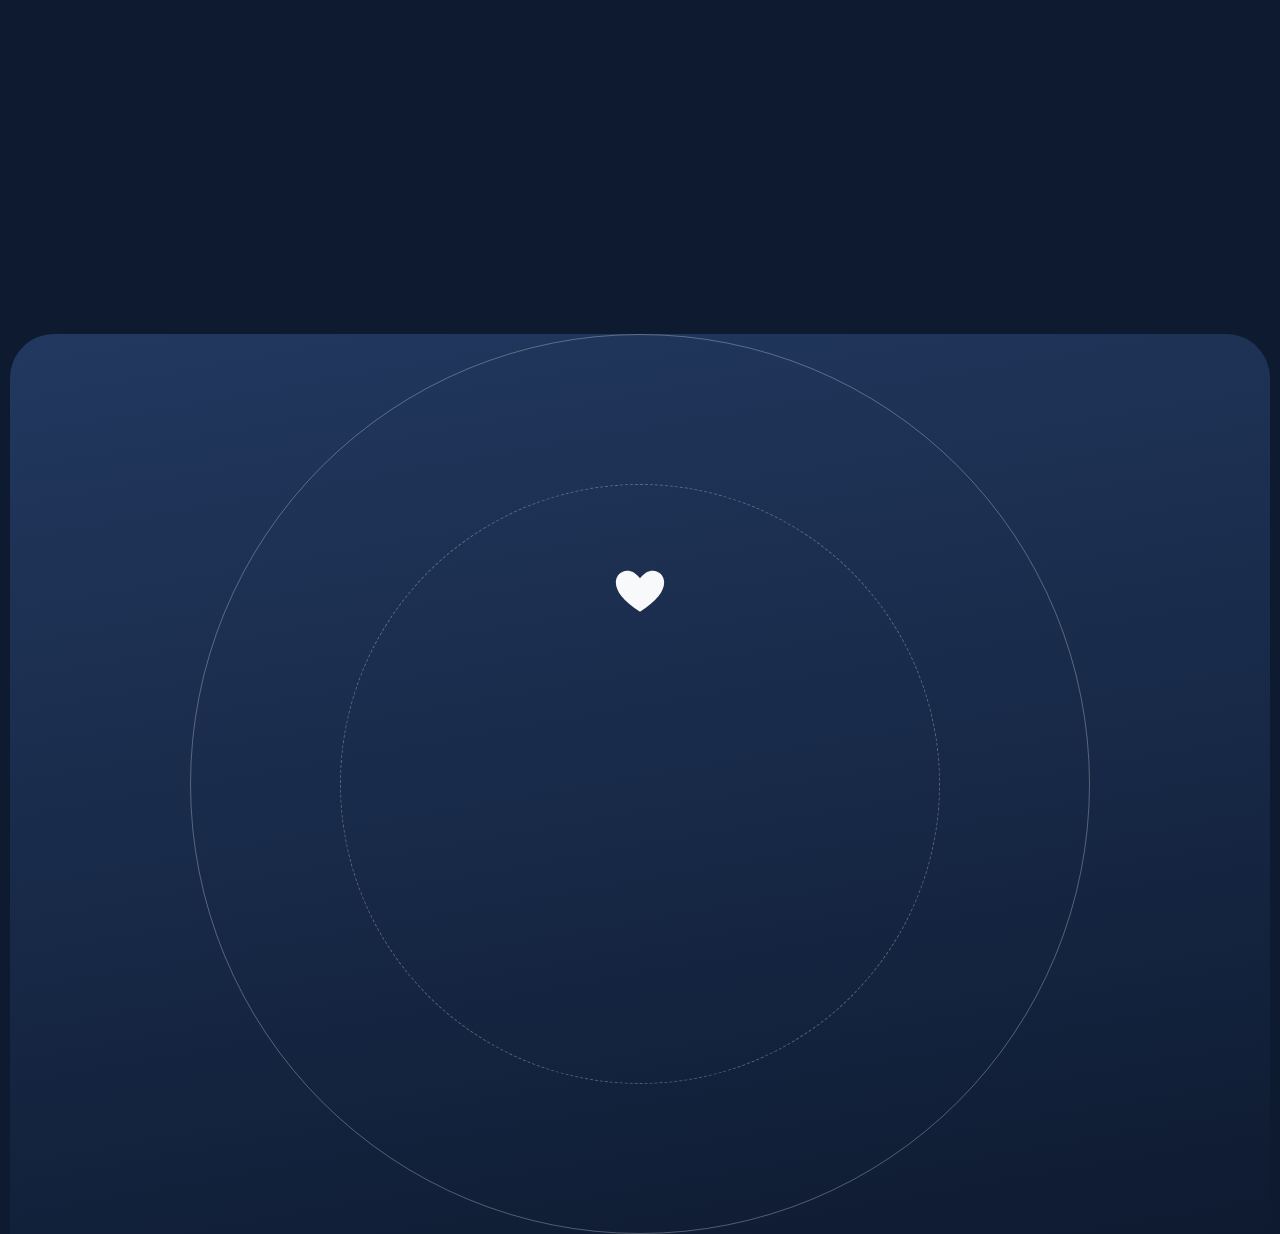
==== commit 6a4510da: "Add files via upload" ====
--- a/index.html
+++ b/index.html
@@ -10,19 +10,19 @@
   <meta property="og:site_name" content="دعوة زفاف">
   <meta property="og:locale" content="ar_EG">
   <meta property="og:type" content="website">
-  <meta property="og:title" content="أحمد & آلاء | دعوة زفاف">
-  <meta property="og:description" content="يسعدنا دعوتكم لمشاركتنا فرحة زفافنا يوم الأحد 22 نوفمبر 2026، الساعة 7 مساءً، بدار ضباط المدفعية.">
-  <meta property="og:url" content="https://ziadmallam1.github.io/Ahmed-Alaa-s-Wedding-Invitation/">
-  <meta property="og:image" content="https://ziadmallam1.github.io/Ahmed-Alaa-s-Wedding-Invitation/assets/og-ahmed-alaa.jpg">
-  <meta property="og:image:secure_url" content="https://ziadmallam1.github.io/Ahmed-Alaa-s-Wedding-Invitation/assets/og-ahmed-alaa.jpg">
+  <meta property="og:title" content="أحمد & آلاء 💍">
+  <meta property="og:description" content="يسعدنا دعوتكم لمشاركتنا فرحة زفافنا">
+  <meta property="og:url" content="https://ziadmallam1.github.io/">
+  <meta property="og:image" content="https://ziadmallam1.github.io/assets/og-ahmed-alaa.jpg">
+  <meta property="og:image:secure_url" content="https://ziadmallam1.github.io/assets/og-ahmed-alaa.jpg">
   <meta property="og:image:type" content="image/jpeg">
   <meta property="og:image:width" content="1200">
   <meta property="og:image:height" content="630">
   <meta property="og:image:alt" content="دعوة زفاف أحمد وآلاء">
   <meta name="twitter:card" content="summary_large_image">
-  <meta name="twitter:title" content="أحمد & آلاء | دعوة زفاف">
-  <meta name="twitter:description" content="الأحد 22 نوفمبر 2026 - الساعة 7 مساءً - دار ضباط المدفعية">
-  <meta name="twitter:image" content="https://ziadmallam1.github.io/Ahmed-Alaa-s-Wedding-Invitation/assets/og-ahmed-alaa.jpg">
+  <meta name="twitter:title" content="أحمد & آلاء 💍">
+  <meta name="twitter:description" content="يسعدنا دعوتكم لمشاركتنا فرحة زفافنا">
+  <meta name="twitter:image" content="https://ziadmallam1.github.io/assets/og-ahmed-alaa.jpg">
 
   <link rel="preconnect" href="https://fonts.googleapis.com">
   <link rel="preconnect" href="https://fonts.gstatic.com" crossorigin>
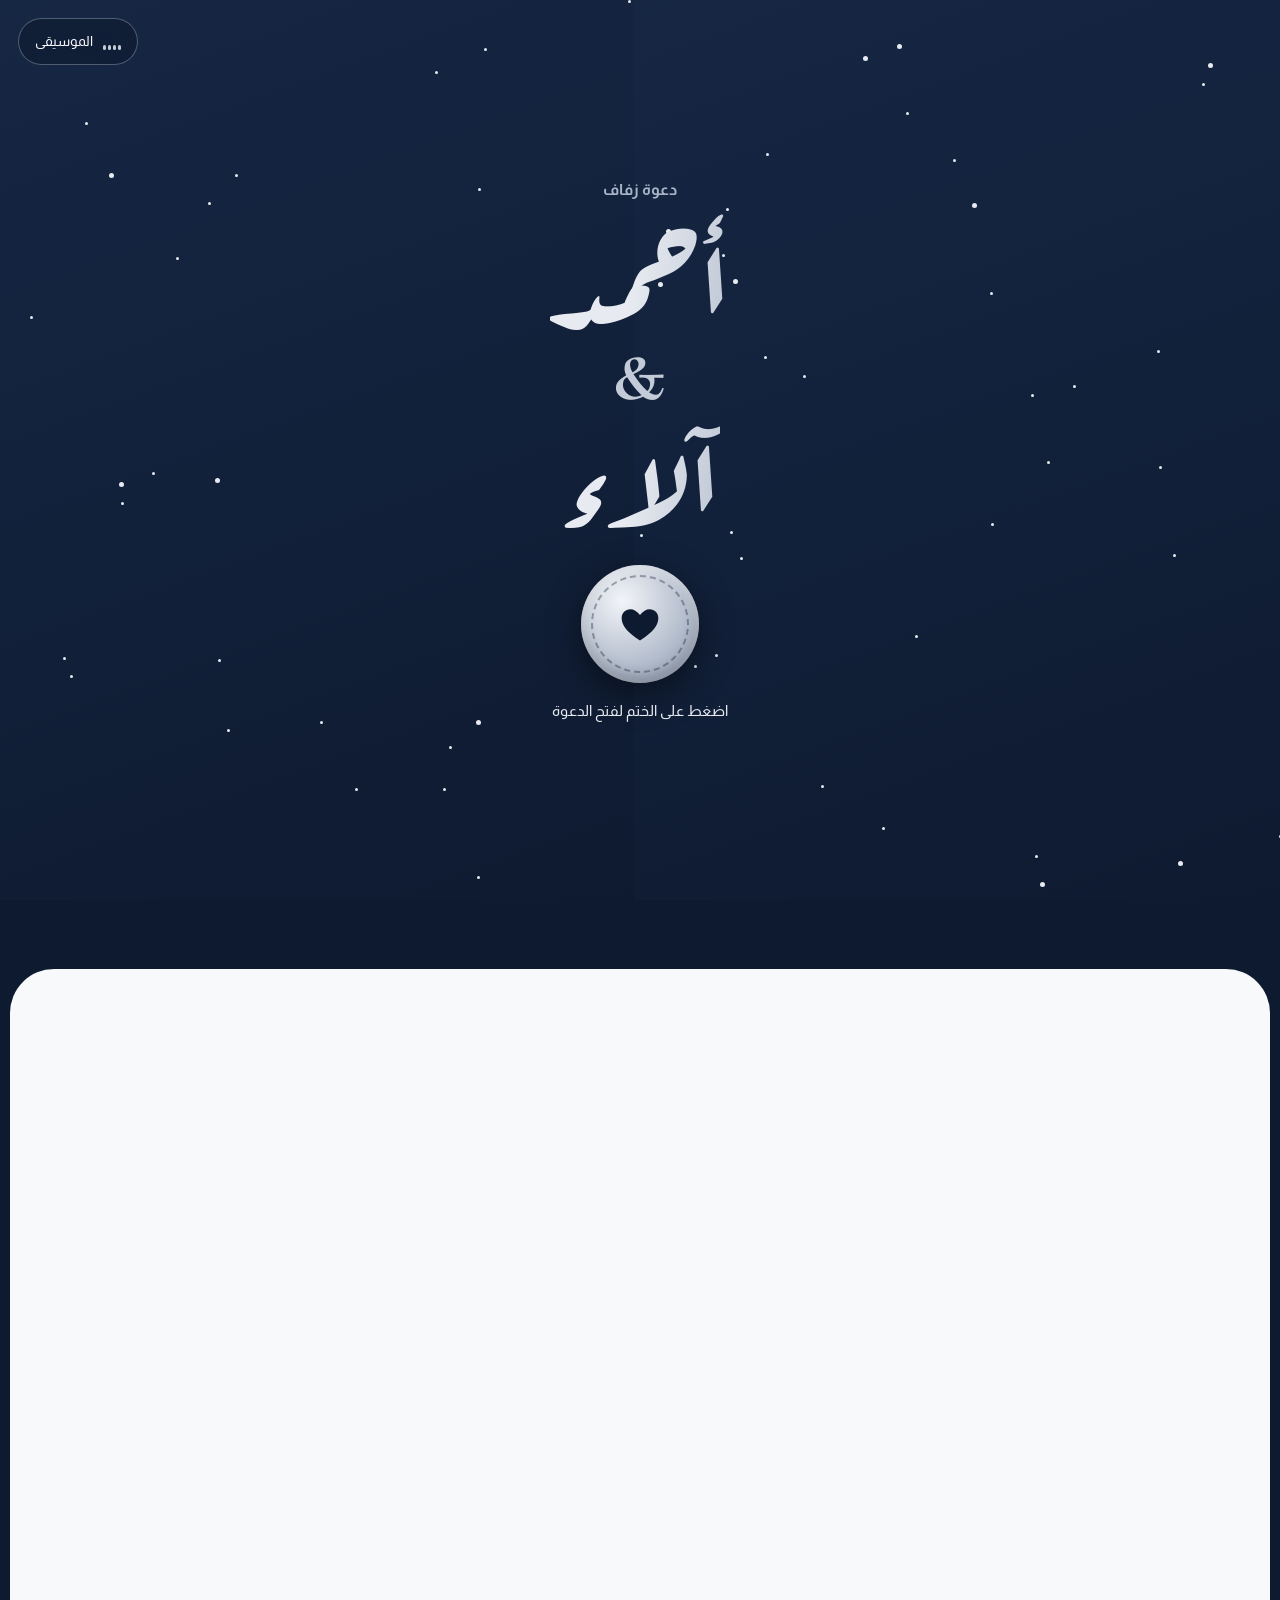
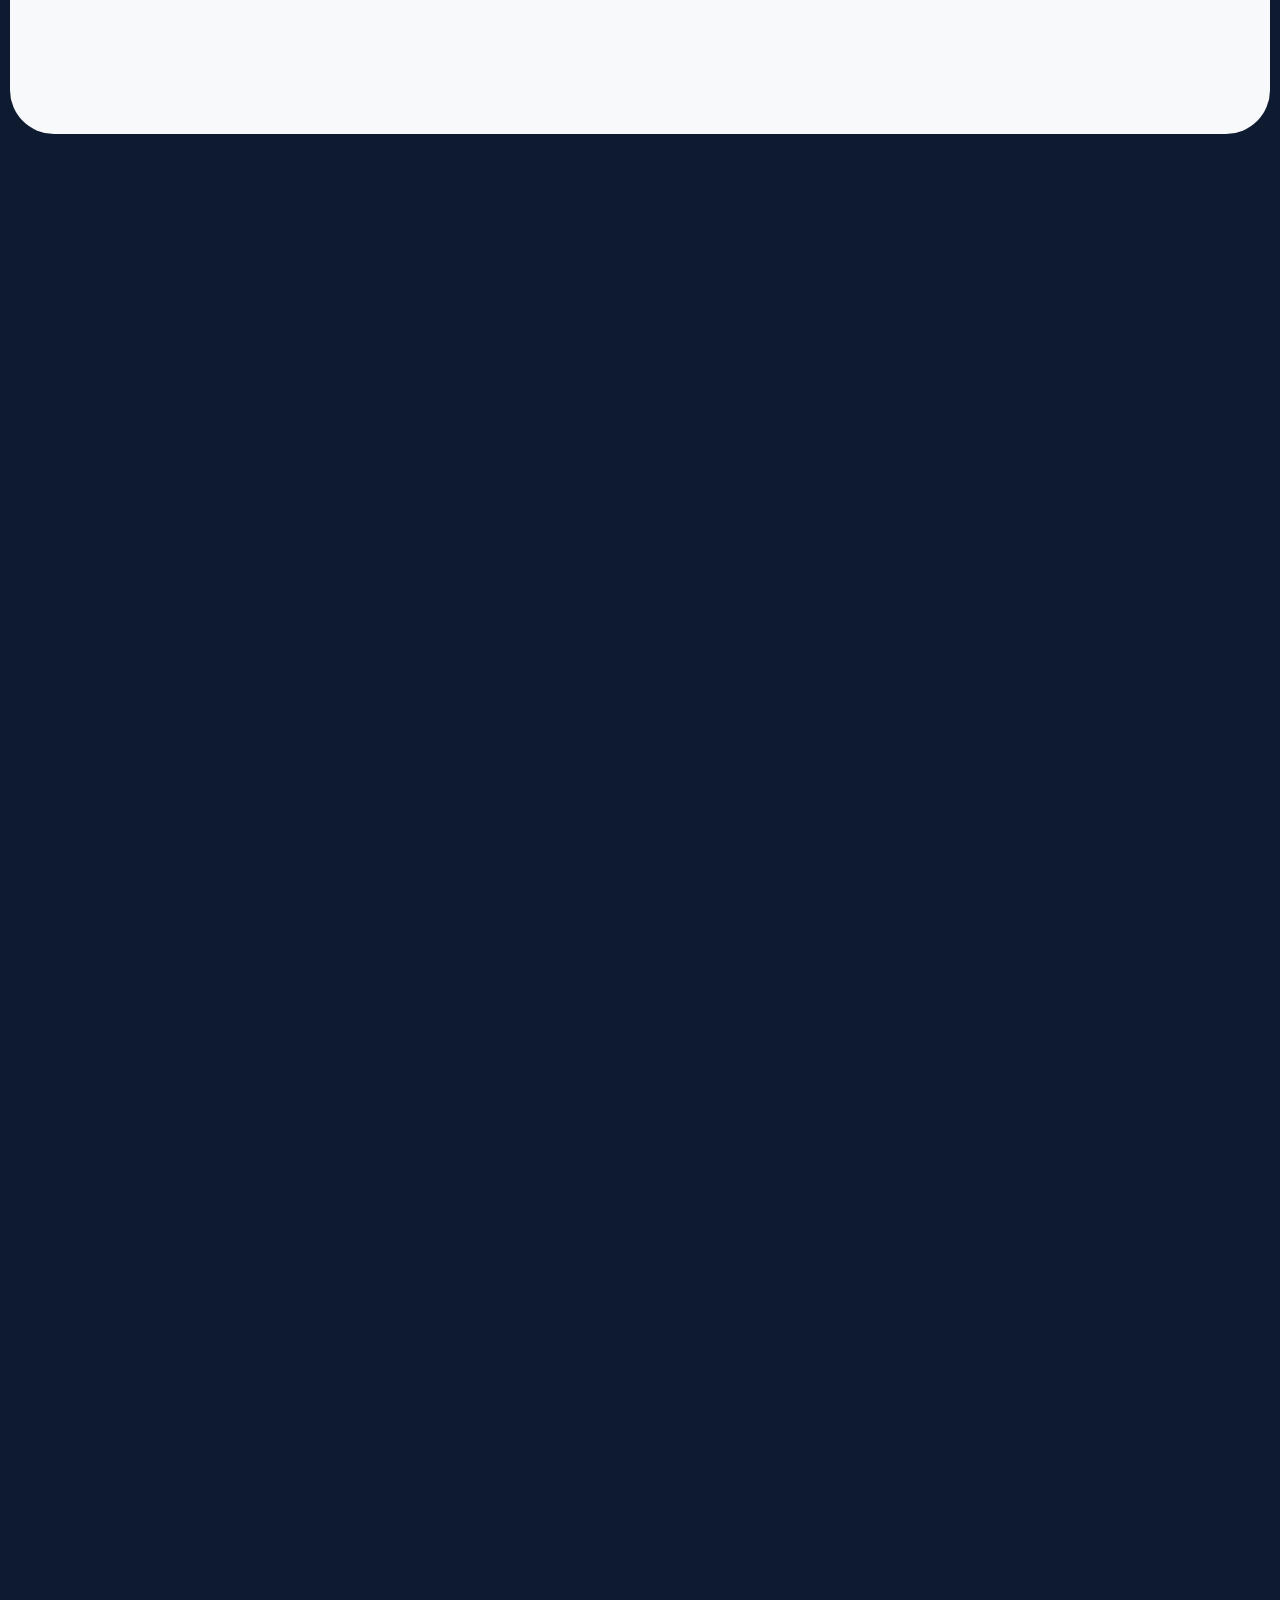
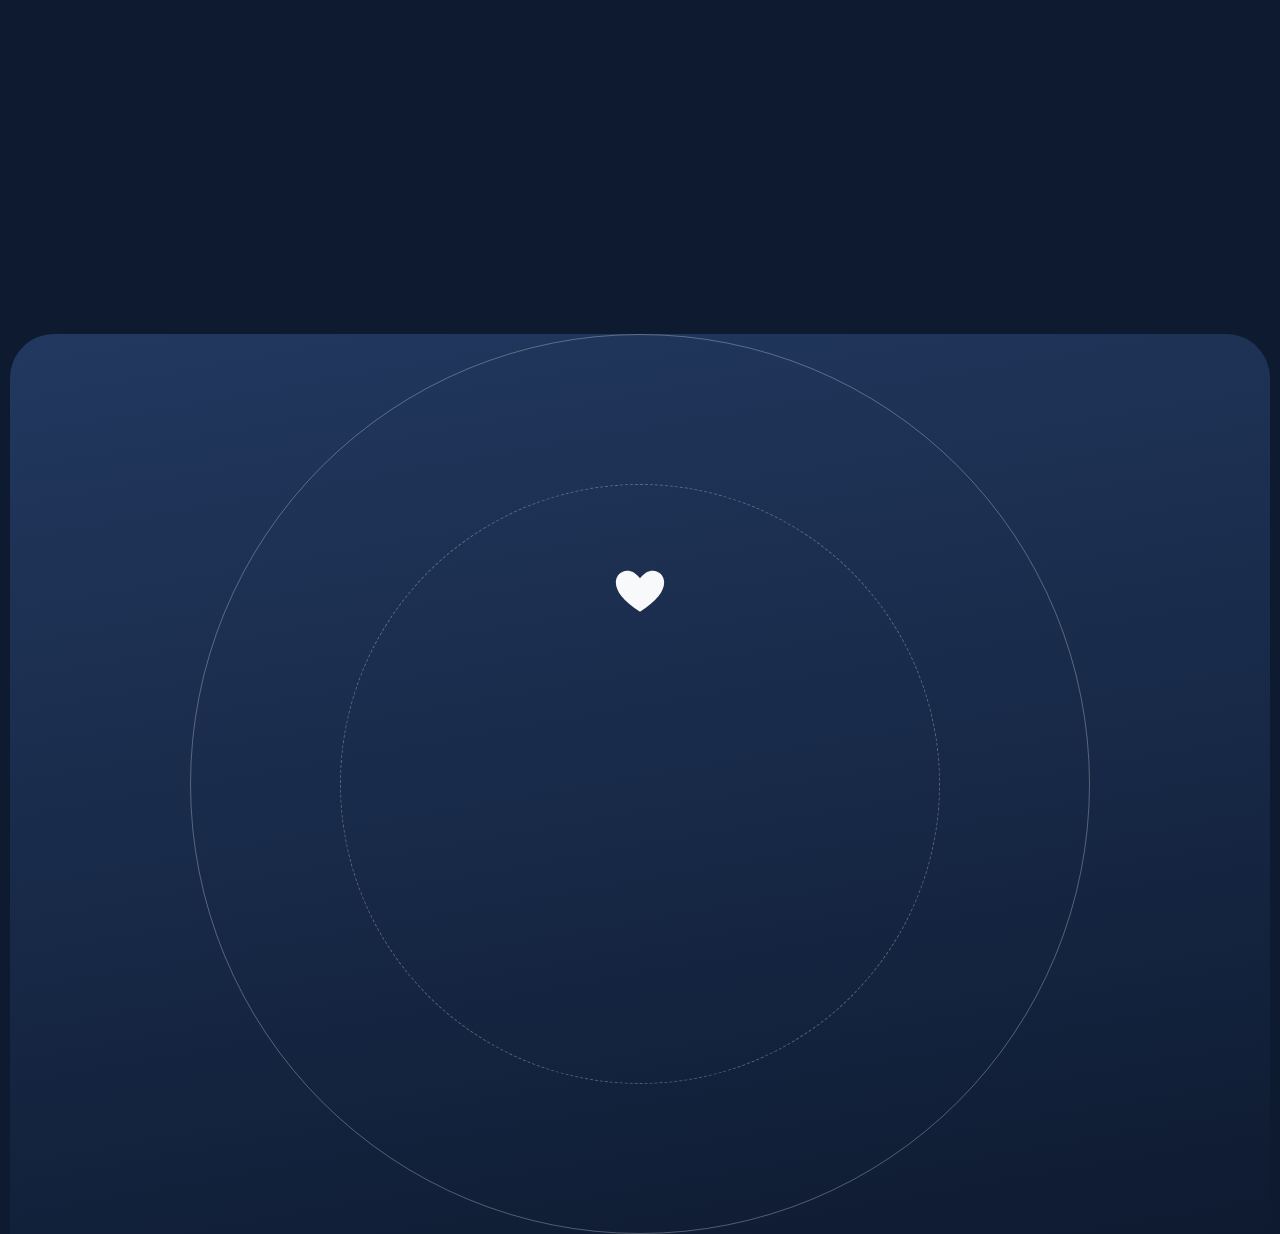
==== commit a6b55112: "Add files via upload" ====
--- a/index.html
+++ b/index.html
@@ -12,9 +12,9 @@
   <meta property="og:type" content="website">
   <meta property="og:title" content="أحمد & آلاء 💍">
   <meta property="og:description" content="يسعدنا دعوتكم لمشاركتنا فرحة زفافنا">
-  <meta property="og:url" content="https://ziadmallam1.github.io/">
-  <meta property="og:image" content="https://ziadmallam1.github.io/assets/og-ahmed-alaa.jpg">
-  <meta property="og:image:secure_url" content="https://ziadmallam1.github.io/assets/og-ahmed-alaa.jpg">
+  <meta property="og:url" content="https://ziadmallam1.github.io/Ahmed-Alaa-s-Wedding-Invitation/">
+  <meta property="og:image" content="https://ziadmallam1.github.io/Ahmed-Alaa-s-Wedding-Invitation/assets/og-ahmed-alaa.jpg">
+  <meta property="og:image:secure_url" content="https://ziadmallam1.github.io/Ahmed-Alaa-s-Wedding-Invitation/assets/og-ahmed-alaa.jpg">
   <meta property="og:image:type" content="image/jpeg">
   <meta property="og:image:width" content="1200">
   <meta property="og:image:height" content="630">
@@ -22,7 +22,7 @@
   <meta name="twitter:card" content="summary_large_image">
   <meta name="twitter:title" content="أحمد & آلاء 💍">
   <meta name="twitter:description" content="يسعدنا دعوتكم لمشاركتنا فرحة زفافنا">
-  <meta name="twitter:image" content="https://ziadmallam1.github.io/assets/og-ahmed-alaa.jpg">
+  <meta name="twitter:image" content="https://ziadmallam1.github.io/Ahmed-Alaa-s-Wedding-Invitation/assets/og-ahmed-alaa.jpg">
 
   <link rel="preconnect" href="https://fonts.googleapis.com">
   <link rel="preconnect" href="https://fonts.gstatic.com" crossorigin>
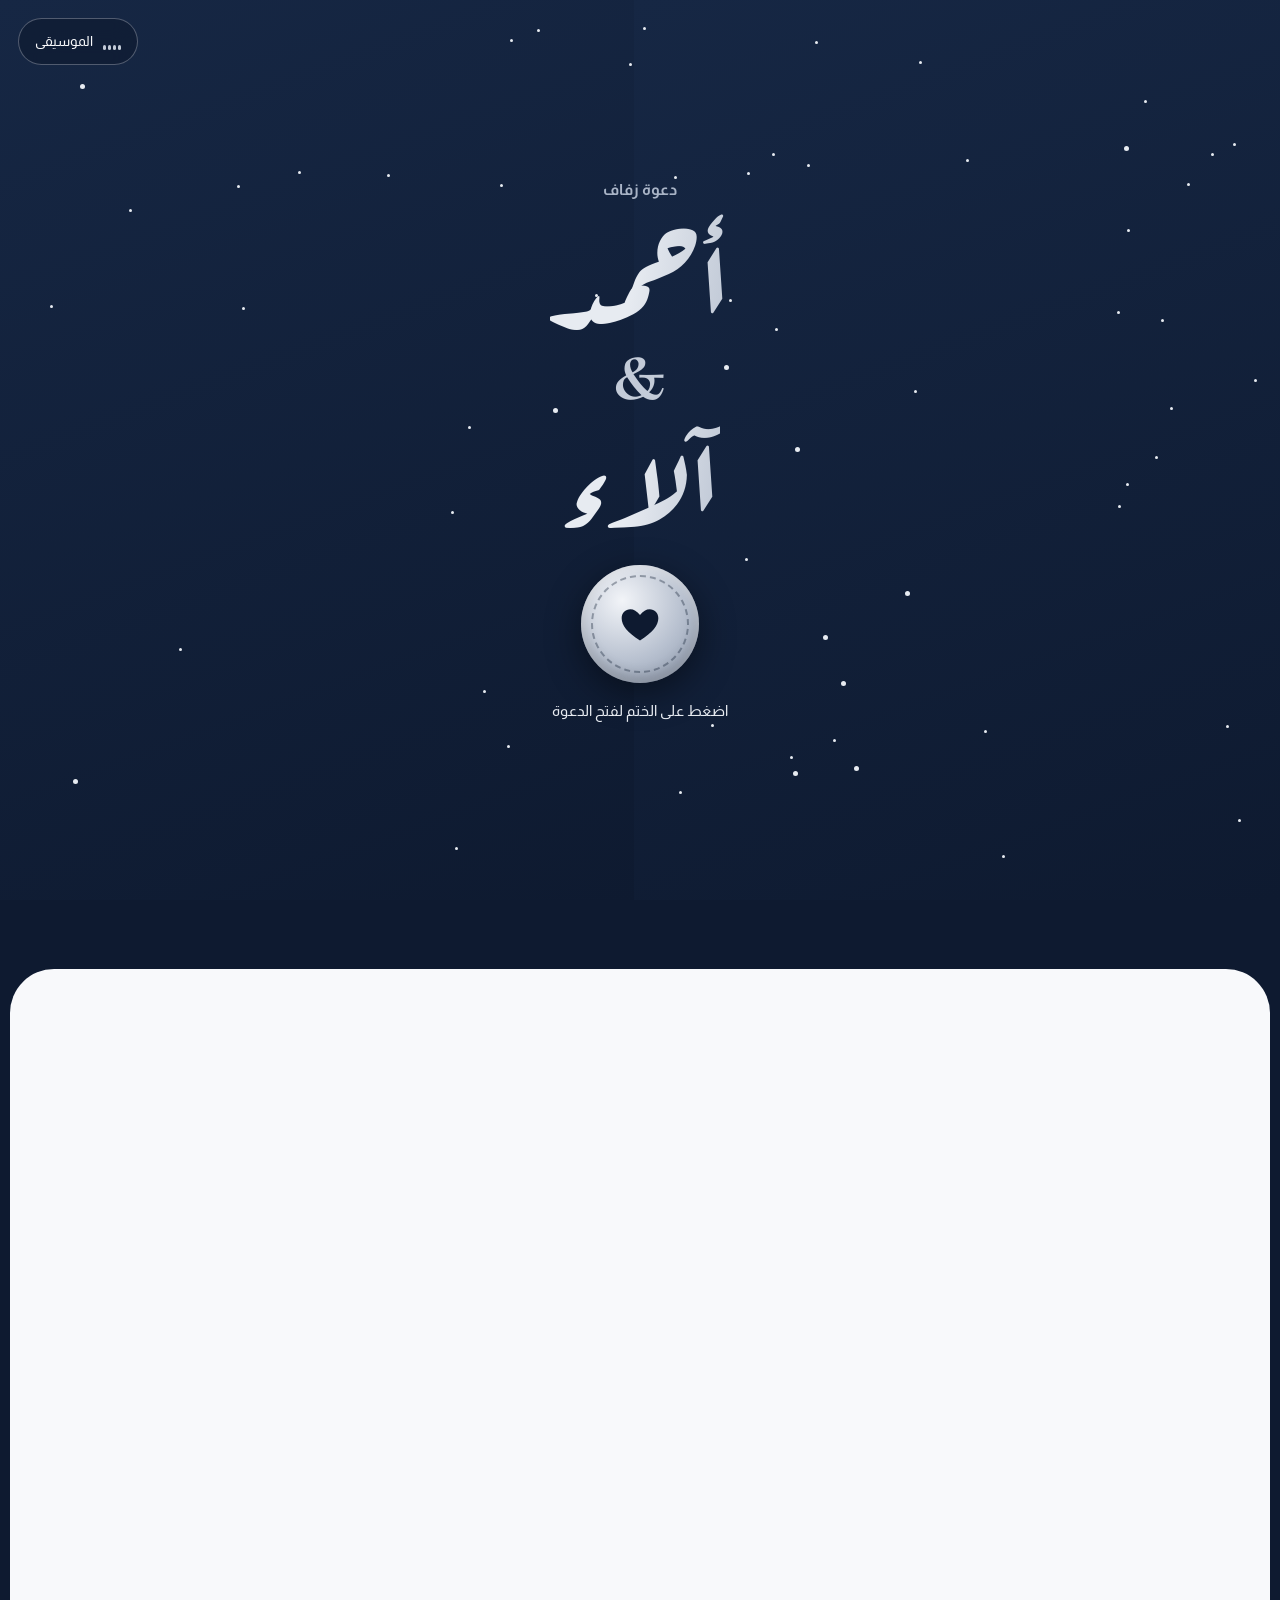
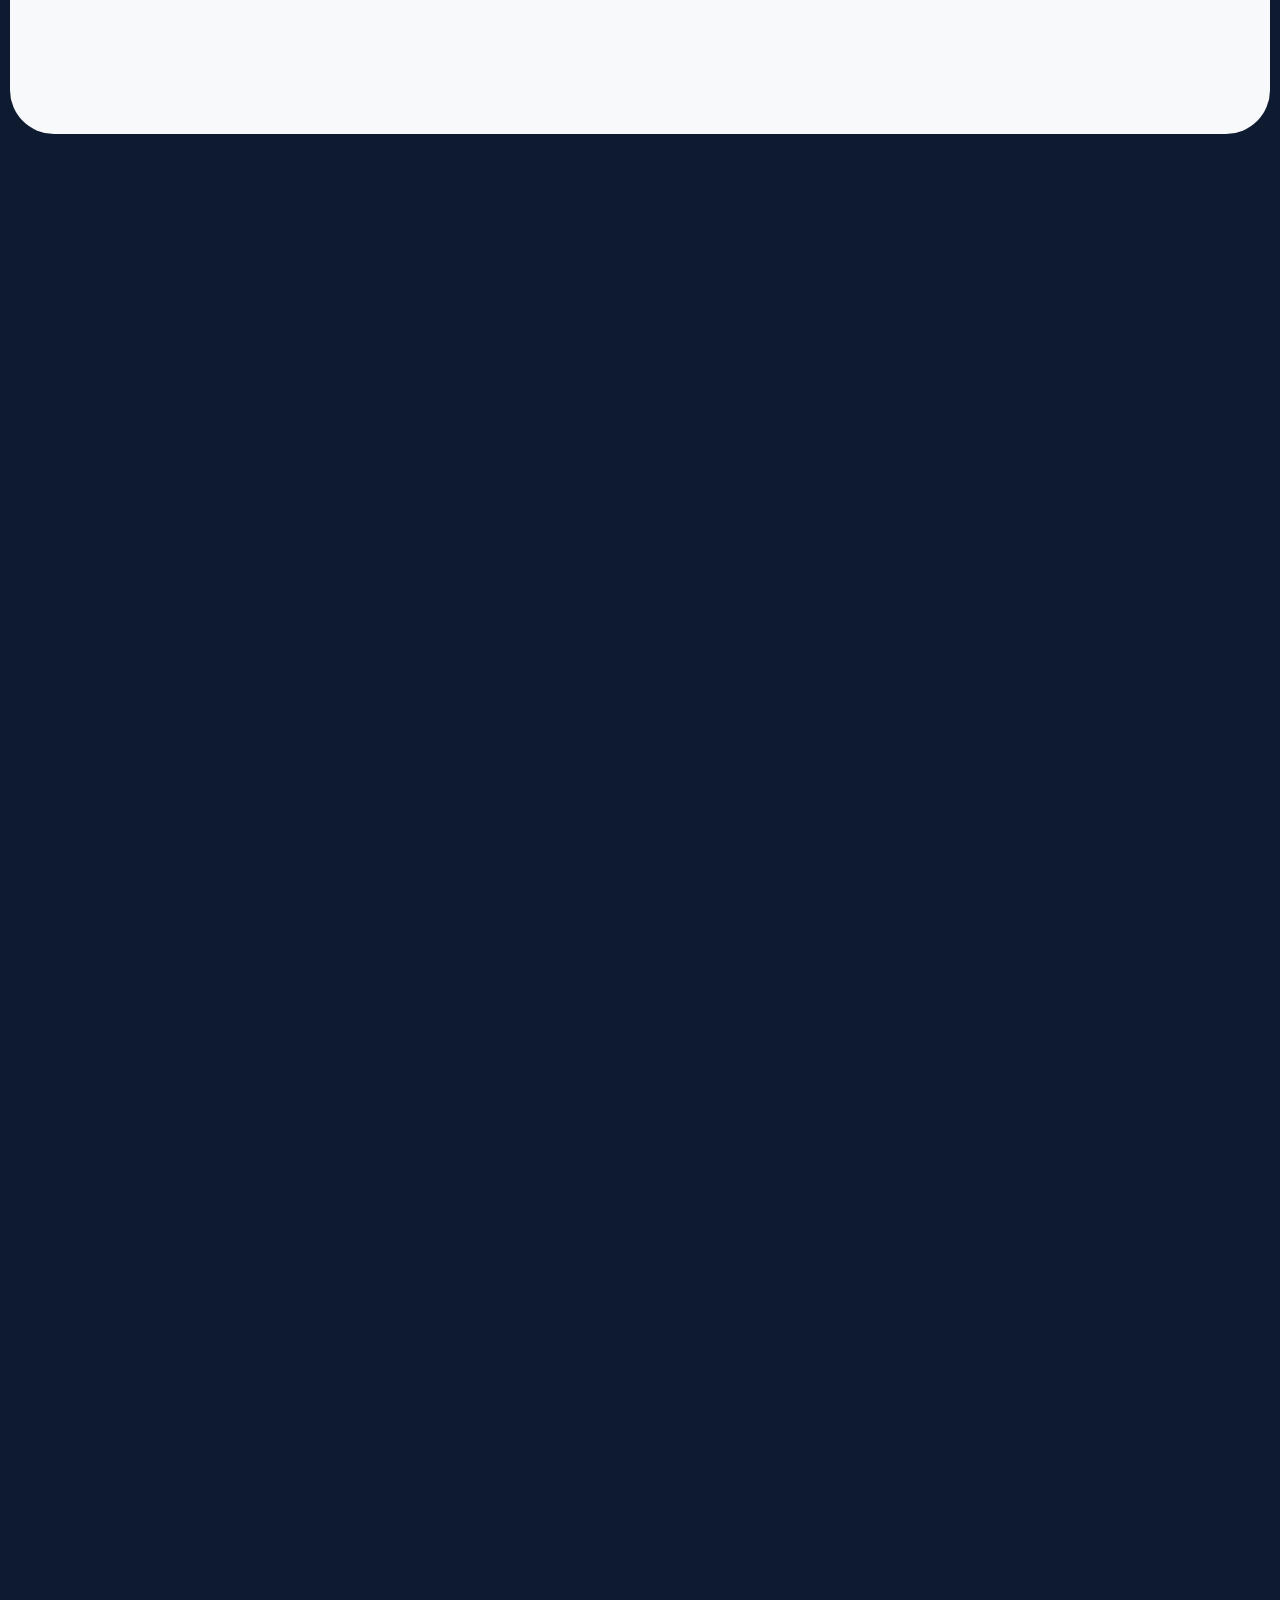
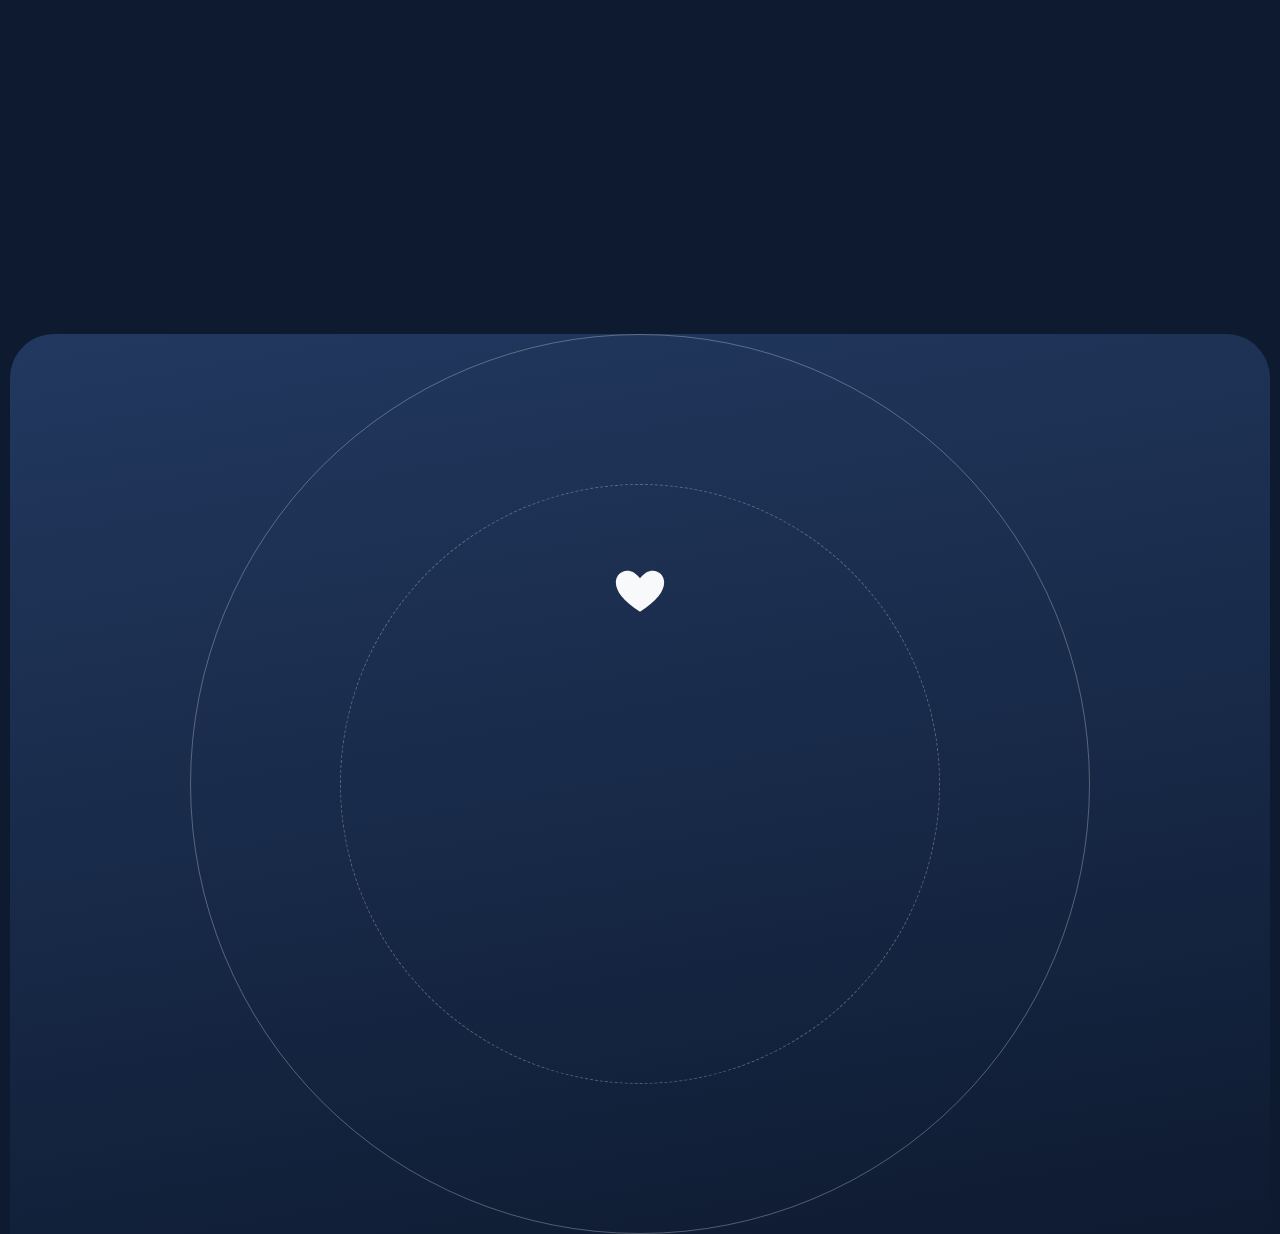
==== commit fee95998: "Add files via upload" ====
--- a/index.html
+++ b/index.html
@@ -2,7 +2,7 @@
 <html lang="ar" dir="rtl">
 <head>
   <meta charset="UTF-8" />
-  <meta name="viewport" content="width=device-width, initial-scale=1.0" />
+  <meta name="viewport" content="width=device-width, initial-scale=1.0, viewport-fit=cover" />
   <meta name="theme-color" content="#0E1A30" />
   <title>دعوة فرح أحمد وآلاء</title>
 
--- a/style.css
+++ b/style.css
@@ -1,8 +1,11 @@
 :root{--night:#0E1A30;--plum:#162744;--wine:#22385F;--rose:#C3CBD8;--blush:#E7EBF1;--pearl:#F8F9FB;--peach:#A9B4C6;--ease:cubic-bezier(.2,.8,.2,1)}
 *{box-sizing:border-box;margin:0;padding:0}
-html{scroll-behavior:smooth}
+html{scroll-behavior:smooth;overflow-x:hidden;overflow-x:clip;max-width:100%;-webkit-text-size-adjust:100%}
 body{background:var(--night);color:var(--pearl);font-family:"Almarai",sans-serif;line-height:1.8;overflow-x:hidden}
+body{max-width:100%;overflow-x:clip}
 body.locked{overflow:hidden}
+main{overflow-x:clip}
+img,svg,canvas{max-width:100%}
 a{color:inherit;text-decoration:none}
 button{font:inherit;color:inherit}
 :focus-visible{outline:2px solid var(--peach);outline-offset:3px}
@@ -46,7 +49,8 @@
 .tap-hint{font-size:15px;color:var(--blush)}
 
 /* shared */
-.section{position:relative;min-height:100svh;padding:12vw 7vw;display:grid;place-items:center;text-align:center}
+.section{position:relative;min-height:100vh;min-height:100svh;padding:12vw 7vw;display:grid;place-items:center;text-align:center;overflow-x:clip}
+.section>*{min-width:0;max-width:100%}
 [data-anim]{opacity:0;transition:opacity 1s var(--ease) var(--d,0s),transform 1s var(--ease) var(--d,0s)}
 [data-anim=up]{transform:translateY(50px)}
 [data-anim=left]{transform:translateX(-70px)}
@@ -71,7 +75,7 @@
 .names.visible .nm:last-child{animation-delay:.5s,1.5s}
 .names i{animation:beat 2.2s ease-in-out infinite}
 .lead{max-width:560px;margin:0 auto;font-size:clamp(18px,3vw,24px)}
-.date{margin:30px auto;display:inline-grid;grid-template-columns:auto auto auto;align-items:center;justify-content:center;gap:2px 20px;padding:18px 36px;border-radius:40px;border:1px solid rgba(231,235,241,.25);background:rgba(255,255,255,.06);backdrop-filter:blur(10px)}
+.date{max-width:100%;margin:30px auto;display:inline-grid;grid-template-columns:auto auto auto;align-items:center;justify-content:center;gap:2px 20px;padding:18px 36px;border-radius:40px;border:1px solid rgba(231,235,241,.25);background:rgba(255,255,255,.06);backdrop-filter:blur(10px)}
 .date span{font-size:17px}
 .date b{grid-row:span 2;font:800 clamp(54px,10vw,76px)/1 "Almarai";color:var(--rose)}
 .date em{grid-column:1/-1;font-style:normal;color:var(--peach);font-weight:700}
@@ -91,7 +95,7 @@
 .count-shell>*{position:relative}
 .count-shell h3{font-size:clamp(34px,5vw,56px)}
 .count{direction:ltr;display:flex;justify-content:center;gap:clamp(8px,2.4vw,26px);margin-top:36px}
-.cell{min-width:clamp(68px,17vw,150px);padding:18px 6px 12px;border-radius:22px;background:rgba(255,255,255,.08);border:1px solid rgba(255,255,255,.14)}
+.cell{flex:1 1 0;min-width:0;max-width:150px;padding:18px 4px 12px;border-radius:22px;background:rgba(255,255,255,.08);border:1px solid rgba(255,255,255,.14)}
 .num{display:block;font:800 clamp(38px,9vw,90px)/1.1 "Almarai";font-variant-numeric:tabular-nums}
 .num.bump{animation:bump .5s var(--ease)}
 .lbl{font-size:15px;color:var(--blush)}
@@ -139,6 +143,14 @@
 @keyframes equalize{from{height:4px}to{height:16px}}
 
 @media (max-width:820px){
+  [data-anim=left]{transform:translateX(-30px)}
+  [data-anim=right]{transform:translateX(30px)}
+  .count-shell{padding:44px 12px;border-radius:28px}
+  .count{gap:8px}
+  .num{font-size:clamp(30px,11vw,64px)}
+  .lbl{font-size:13px}
+  .closing h2{font-size:clamp(48px,13vw,110px)}
+  .when{letter-spacing:.1em}
   .section{padding:90px 18px}
   .details{grid-template-columns:1fr}
   .tilt{min-height:340px}
@@ -146,6 +158,14 @@
   .music-btn{padding:11px 12px}
   .date{padding:16px 22px;gap:2px 14px}
 }
+@media (max-width:380px){
+  .date{padding:14px 16px;gap:2px 10px}
+  .date span{font-size:15px}
+  .date b{font-size:52px}
+  .btn{padding:13px 24px}
+  .statement{margin:0 6px;border-radius:32px}
+  .closing{margin:0 6px;border-radius:32px 32px 0 0}
+}
 @media (prefers-reduced-motion:reduce){
   *,*::before,*::after{animation-duration:.001ms!important;animation-iteration-count:1!important;transition-duration:.001ms!important;scroll-behavior:auto!important}
 }
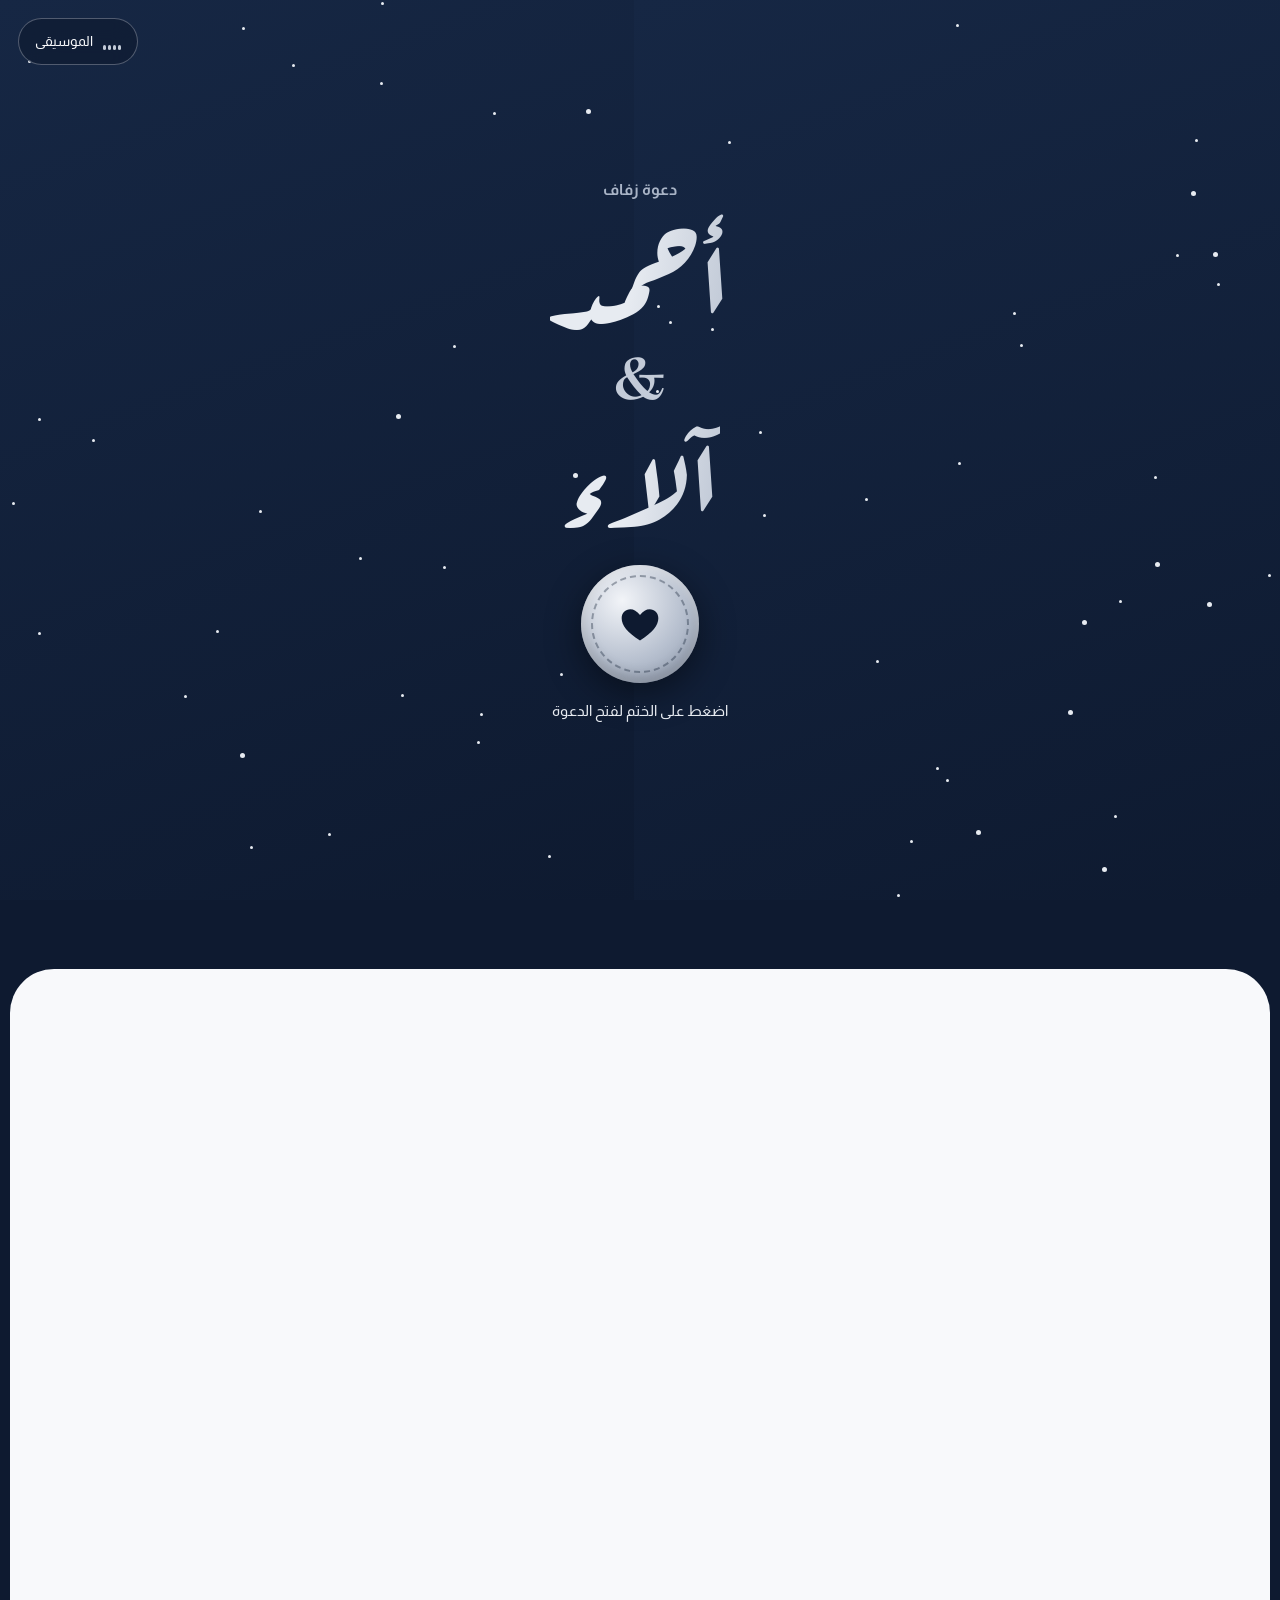
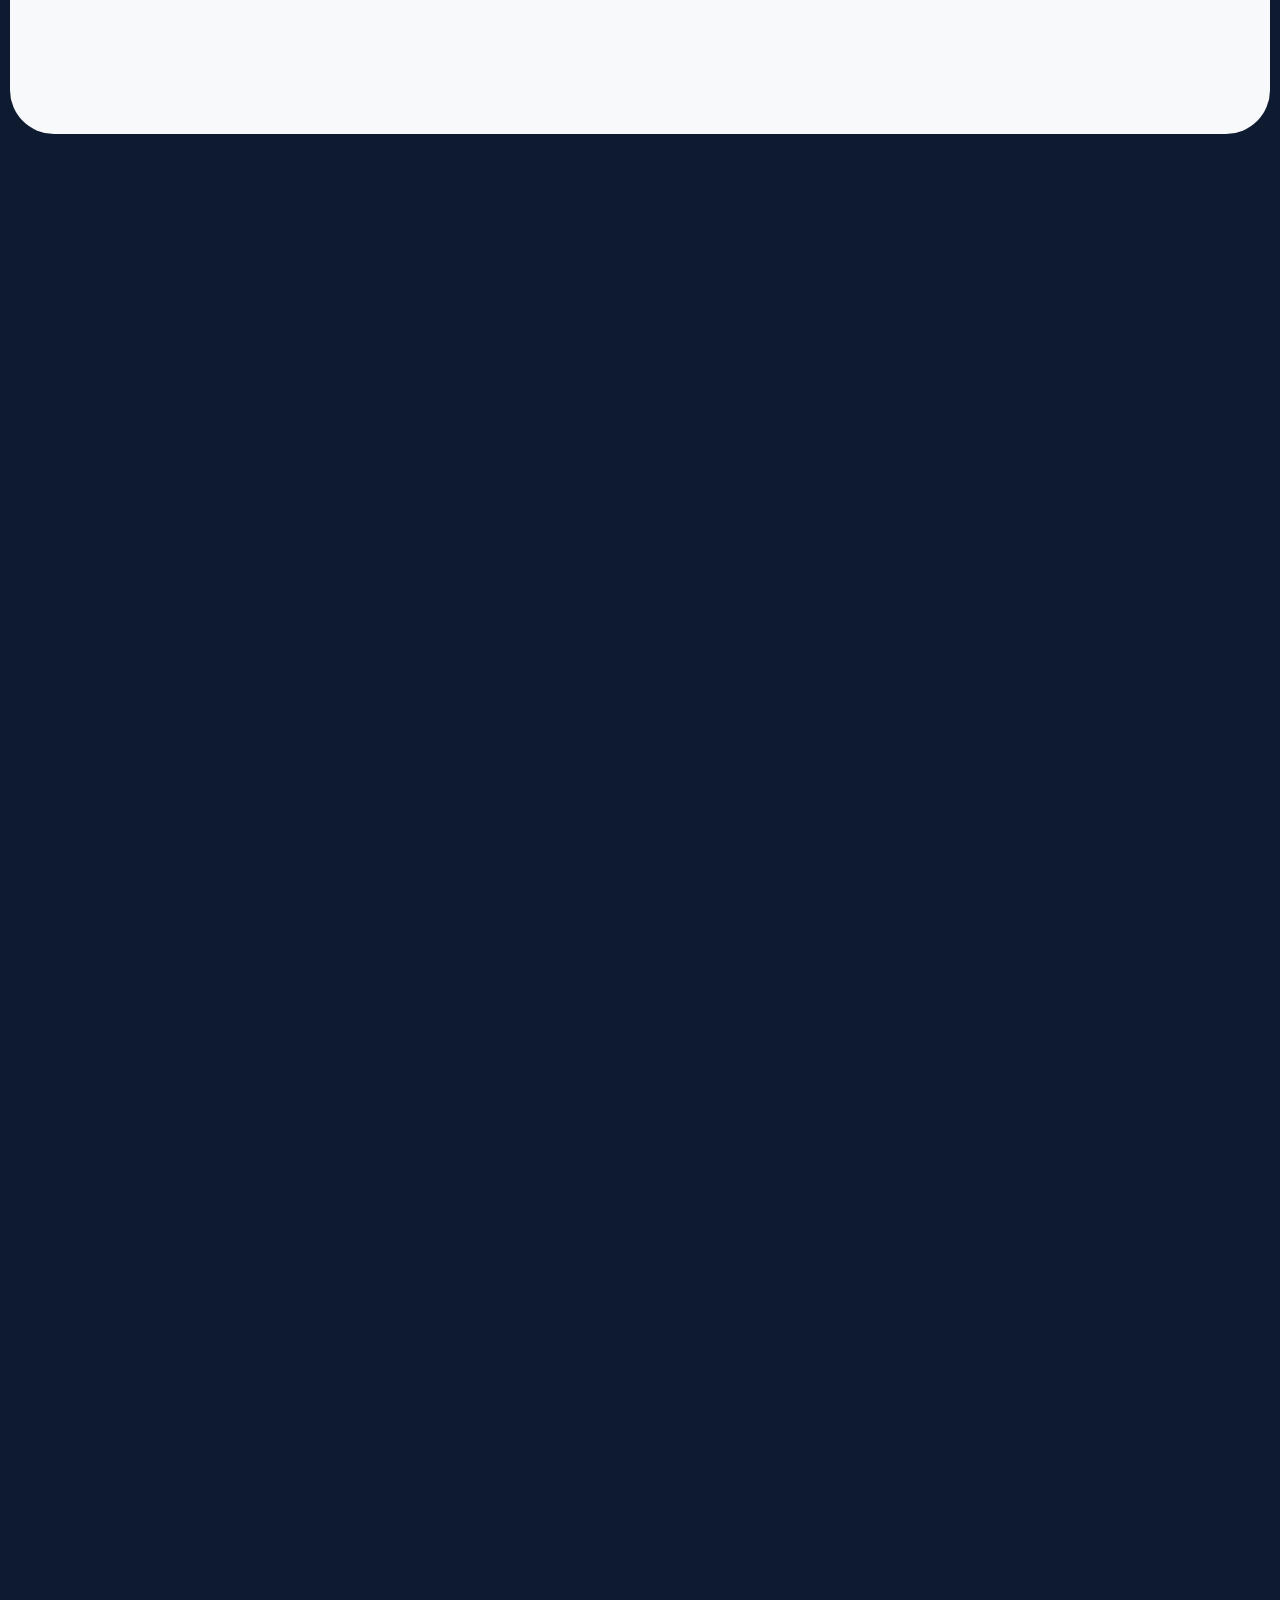
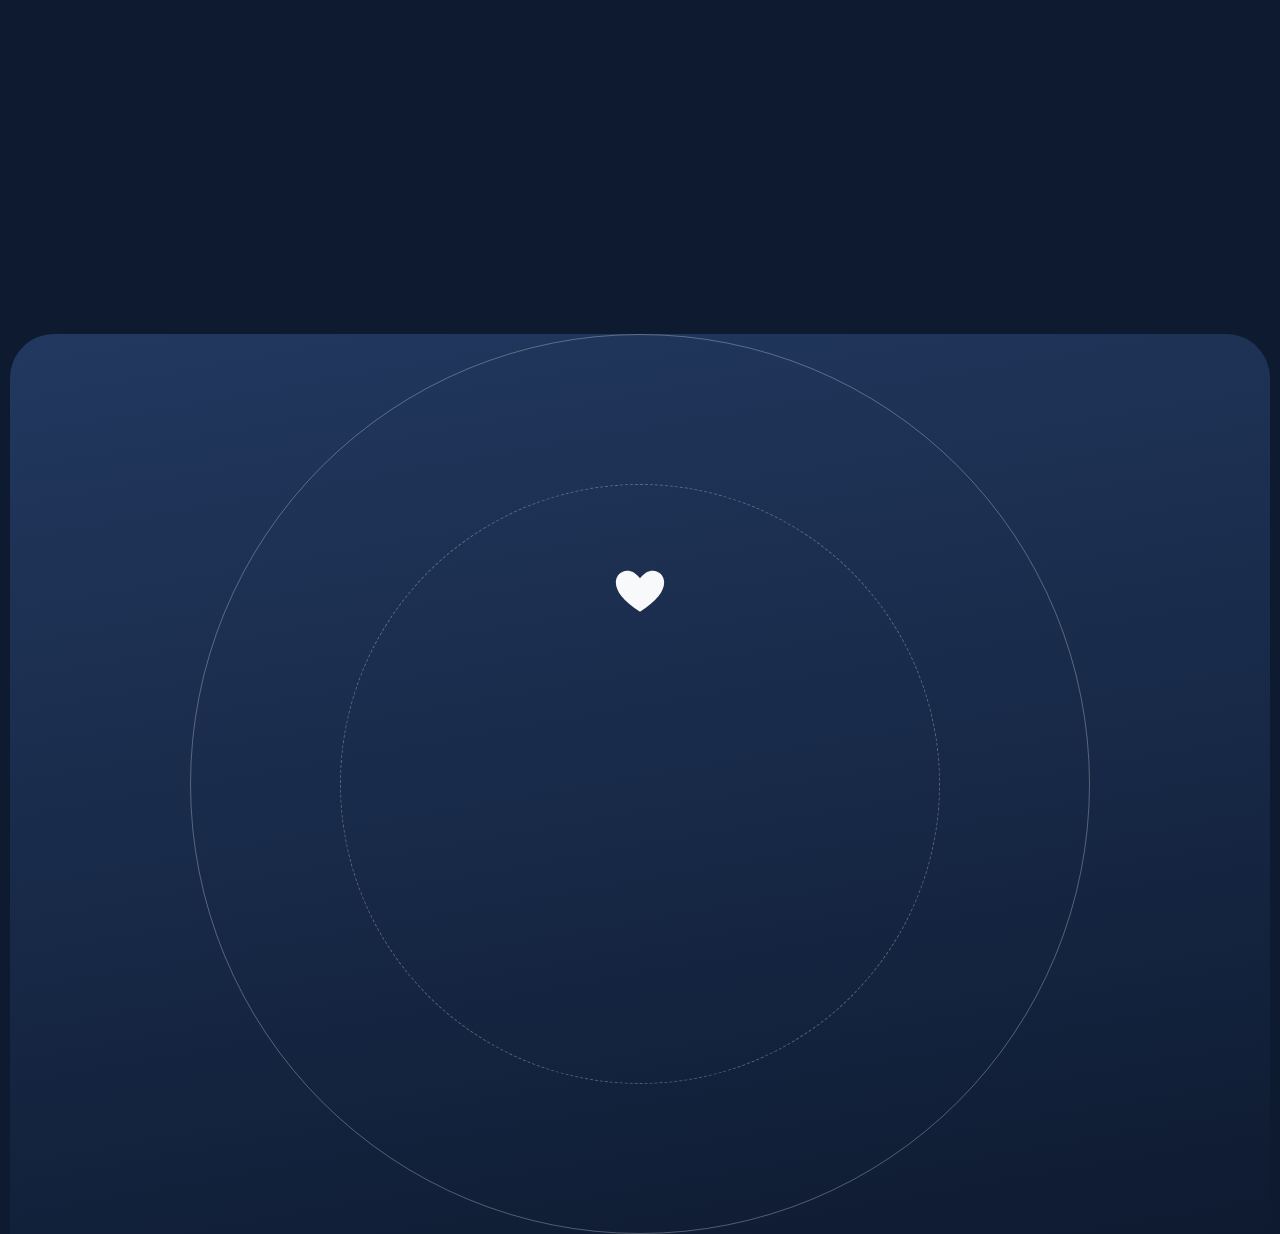
==== commit 502d33c0: "Add files via upload" ====
--- a/index.html
+++ b/index.html
@@ -13,16 +13,16 @@
   <meta property="og:title" content="أحمد & آلاء 💍">
   <meta property="og:description" content="يسعدنا دعوتكم لمشاركتنا فرحة زفافنا">
   <meta property="og:url" content="https://ziadmallam1.github.io/Ahmed-Alaa-s-Wedding-Invitation/">
-  <meta property="og:image" content="https://ziadmallam1.github.io/Ahmed-Alaa-s-Wedding-Invitation/assets/og-ahmed-alaa.jpg">
-  <meta property="og:image:secure_url" content="https://ziadmallam1.github.io/Ahmed-Alaa-s-Wedding-Invitation/assets/og-ahmed-alaa.jpg">
+  <meta property="og:image" content="https://ziadmallam1.github.io/Ahmed-Alaa-s-Wedding-Invitation/assets/og-ahmed-alaa-2.jpg">
+  <meta property="og:image:secure_url" content="https://ziadmallam1.github.io/Ahmed-Alaa-s-Wedding-Invitation/assets/og-ahmed-alaa-2.jpg">
   <meta property="og:image:type" content="image/jpeg">
-  <meta property="og:image:width" content="1200">
-  <meta property="og:image:height" content="630">
+  <meta property="og:image:width" content="1024">
+  <meta property="og:image:height" content="1536">
   <meta property="og:image:alt" content="دعوة زفاف أحمد وآلاء">
   <meta name="twitter:card" content="summary_large_image">
   <meta name="twitter:title" content="أحمد & آلاء 💍">
   <meta name="twitter:description" content="يسعدنا دعوتكم لمشاركتنا فرحة زفافنا">
-  <meta name="twitter:image" content="https://ziadmallam1.github.io/Ahmed-Alaa-s-Wedding-Invitation/assets/og-ahmed-alaa.jpg">
+  <meta name="twitter:image" content="https://ziadmallam1.github.io/Ahmed-Alaa-s-Wedding-Invitation/assets/og-ahmed-alaa-2.jpg">
 
   <link rel="preconnect" href="https://fonts.googleapis.com">
   <link rel="preconnect" href="https://fonts.gstatic.com" crossorigin>
